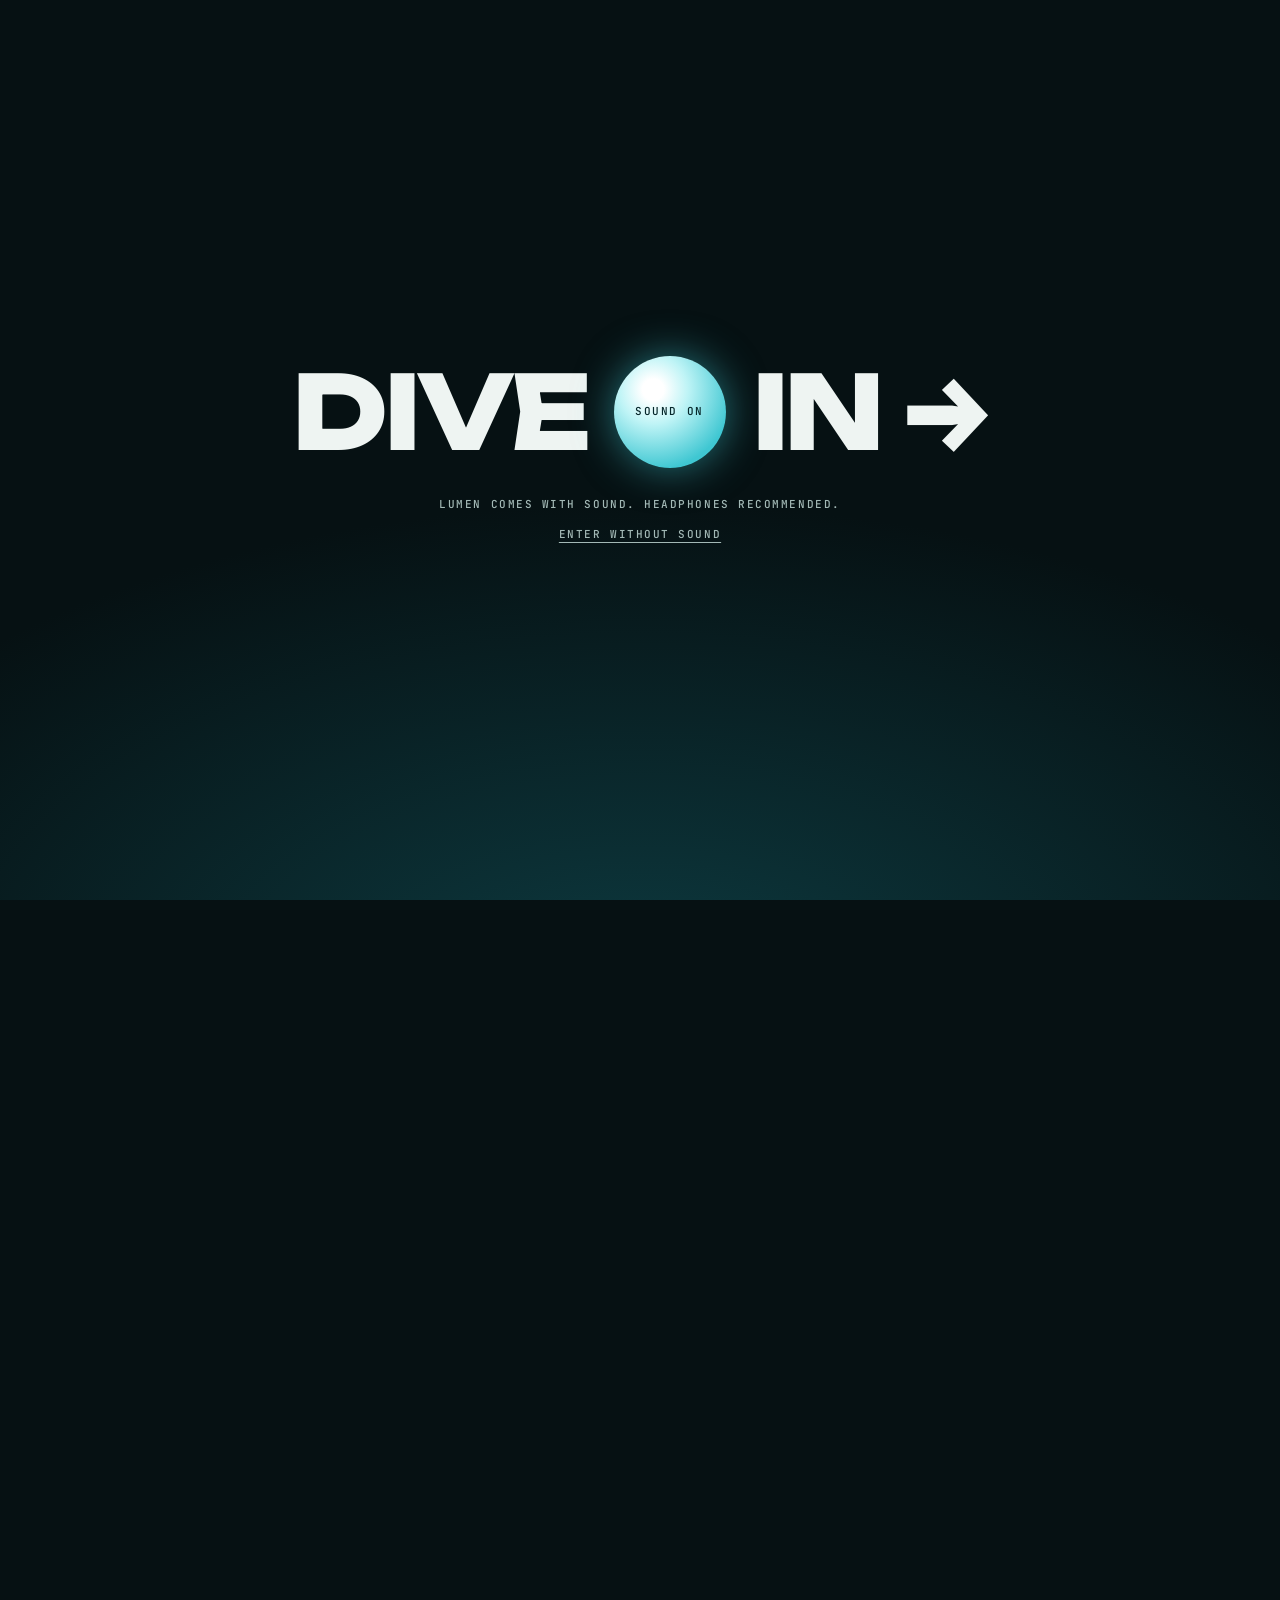
==== index.html @ fda7c1b2 "CV in English and Polish, Premiere Pro and CapCut, driving licence - Two download buttons in the con" ====
<!doctype html>
<html lang="en">
<head>
<meta charset="utf-8">
<meta name="viewport" content="width=device-width, initial-scale=1, viewport-fit=cover">
<title>Oleh Plysiuk · AI Video Creator</title>
<meta name="description" content="Oleh Plysiuk, AI video creator in Warsaw: product ads, brand films and reels that mix real camera work with generative AI, from the first idea to the final cut.">
<meta name="theme-color" content="#061113">
<link rel="canonical" href="https://olegplysiuk-lab.github.io/">
<meta property="og:type" content="website">
<meta property="og:url" content="https://olegplysiuk-lab.github.io/">
<meta property="og:title" content="Oleh Plysiuk · AI Video Creator">
<meta property="og:description" content="Oleh Plysiuk, AI video creator in Warsaw: product ads, brand films and reels that mix real camera work with generative AI, from the first idea to the final cut.">
<meta property="og:image" content="https://olegplysiuk-lab.github.io/og.jpg">
<meta property="og:image:width" content="1200">
<meta property="og:image:height" content="630">
<meta name="twitter:card" content="summary_large_image">
<link rel="icon" href="favicon.svg" type="image/svg+xml">
<link rel="apple-touch-icon" href="apple-touch-icon.png">
<link rel="preconnect" href="https://fonts.googleapis.com">
<link rel="preconnect" href="https://fonts.gstatic.com" crossorigin>
<link rel="stylesheet" href="https://fonts.googleapis.com/css2?family=JetBrains+Mono:wght@400;500&family=Onest:wght@400;500&family=Unbounded:wght@600;700;800&display=swap">
<style>
/* Layout: a fixed 3D ocean, from the sea floor up to the surface. Lumen, a lens jellyfish, swims up a
   spiral as you scroll and the work opens as glass tabs along the same spiral. A sound gate opens the
   experience; camera-style HUD, a depth ruler and a work finder sit around the edges.
   One dark graded look: deep teal water, tungsten and coral light. */
:root {
  --bg: #061113;
  --fg: #eef4f2;
  --muted: #a3b9b6;
  --line: rgb(238 244 242 / 0.2);
  --glass: rgb(10 30 33 / 0.55);
  --accent: #f2a23c;
  --accent-ink: #1f1405;
  --rec: #ec5545;
  --display: "Unbounded", "Arial Black", system-ui, sans-serif;
  --body: "Onest", "Segoe UI", system-ui, sans-serif;
  --mono: "JetBrains Mono", ui-monospace, Menlo, Consolas, monospace;
  --gl: max(clamp(16px, 4vw, 44px), env(safe-area-inset-left, 0px));
  --gr: max(clamp(16px, 4vw, 44px), env(safe-area-inset-right, 0px));
  --top: calc(env(safe-area-inset-top, 0px) + clamp(14px, 2.4vw, 26px));
  --bottom: calc(env(safe-area-inset-bottom, 0px) + clamp(14px, 2.4vw, 26px));
  color-scheme: dark;
}
* { box-sizing: border-box; }
[hidden] { display: none !important; }
body { margin: 0; background: var(--bg); color: var(--fg); font: 400 16px/1.55 var(--body); -webkit-font-smoothing: antialiased; overflow-x: hidden; }
body.locked { overflow: hidden; }
button { font: inherit; color: inherit; }
:focus-visible { outline: 2px solid var(--accent); outline-offset: 3px; }
.sr-only { position: absolute; width: 1px; height: 1px; overflow: hidden; clip: rect(0 0 0 0); white-space: nowrap; }

#stage { position: fixed; inset: 0; width: 100%; height: 100%; display: block; }
.vids { position: fixed; left: 0; top: 0; width: 2px; height: 2px; opacity: 0; pointer-events: none; overflow: hidden; }
.track { height: 800vh; }
.nogl .track { height: auto; }

/* ---------- Sound gate (loader) ---------- */
.gate {
  position: fixed; inset: 0; z-index: 30;
  display: grid; place-items: center; align-content: center; gap: 28px;
  padding-left: var(--gl); padding-right: var(--gr);
  background: radial-gradient(120% 90% at 50% 110%, #0d3a40 0%, #061113 60%);
}
.gate__row { display: flex; align-items: center; gap: clamp(10px, 2vw, 22px); width: min(980px, 100%); }
.gate__word { font: 800 clamp(2rem, 7vw, 5.6rem)/1 var(--display); letter-spacing: -0.04em; text-transform: uppercase; white-space: nowrap; }
.gate__track { position: relative; flex: 1; min-width: 0; height: clamp(44px, 7vw, 76px); border: 2px solid var(--fg); border-radius: 999px; }
.gate__ball {
  position: absolute; top: 50%; left: 0; width: clamp(30px, 5vw, 54px); aspect-ratio: 1; margin-left: 8px;
  border-radius: 50%; transform: translate(0, -50%);
  background: radial-gradient(circle at 35% 30%, #fff 0 12%, #bff4f6 30%, #3fc7d2 70%);
  box-shadow: 0 0 24px rgb(63 199 210 / 0.6);
}
.gate__pct { font: 800 clamp(1.6rem, 5vw, 4rem)/1 var(--display); letter-spacing: -0.04em; min-width: 3.2ch; text-align: right; font-variant-numeric: tabular-nums; }
.gate__dive {
  display: flex; align-items: center; gap: clamp(12px, 2.4vw, 26px);
  border: 0; background: none; padding: 0; cursor: pointer;
  font: 800 clamp(2.2rem, 8vw, 6.4rem)/1 var(--display); letter-spacing: -0.04em; text-transform: uppercase;
}
.gate__orb {
  display: grid; place-items: center; width: clamp(64px, 10vw, 112px); aspect-ratio: 1; border-radius: 50%;
  background: radial-gradient(circle at 35% 30%, #fff 0 10%, #bff4f6 32%, #3fc7d2 75%);
  color: #06272b; font: 500 11px/1 var(--mono); letter-spacing: 0.14em;
  box-shadow: 0 0 40px rgb(63 199 210 / 0.55);
  transition: transform 0.35s cubic-bezier(.2,.8,.2,1);
}
.gate__dive:hover .gate__orb, .gate__dive:focus-visible .gate__orb { transform: scale(1.18); }
.gate__note { display: grid; justify-items: center; gap: 12px; margin: 0; text-align: center; font: 500 11px/1.6 var(--mono); letter-spacing: 0.14em; text-transform: uppercase; color: var(--muted); }
.gate__quiet { border: 0; background: none; padding: 4px; cursor: pointer; font: 500 11px/1 var(--mono); letter-spacing: 0.14em; text-transform: uppercase; color: var(--muted); text-decoration: underline; text-underline-offset: 4px; }

/* ---------- Sound pill ---------- */
.sound {
  position: fixed; z-index: 9; left: var(--gl); bottom: var(--bottom);
  display: inline-flex; align-items: center; gap: 10px; padding: 9px 14px;
  border: 1px solid var(--line); border-radius: 999px; background: var(--glass); backdrop-filter: blur(8px); -webkit-backdrop-filter: blur(8px);
  font: 500 10px/1 var(--mono); letter-spacing: 0.16em; text-transform: uppercase; cursor: pointer;
}
.sound__bars { display: inline-flex; align-items: center; gap: 2px; height: 14px; }
.sound__bars i { width: 2px; height: 100%; border-radius: 2px; background: var(--fg); transform-origin: center; animation: eq 1s ease-in-out infinite; }
.sound__bars i:nth-child(2) { animation-delay: -0.2s; } .sound__bars i:nth-child(3) { animation-delay: -0.5s; }
.sound__bars i:nth-child(4) { animation-delay: -0.35s; } .sound__bars i:nth-child(5) { animation-delay: -0.7s; }
.sound[aria-pressed="false"] .sound__bars i { animation: none; transform: scaleY(0.2); }
@keyframes eq { 0%, 100% { transform: scaleY(0.25); } 50% { transform: scaleY(1); } }

/* ---------- HUD ---------- */
.hud { position: fixed; z-index: 6; pointer-events: none; font: 500 11px/1.5 var(--mono); letter-spacing: 0.14em; text-transform: uppercase; text-shadow: 0 1px 8px rgb(0 0 0 / 0.5); }
.hud--tl { top: var(--top); left: var(--gl); }
.hud--tr { top: var(--top); right: var(--gr); text-align: right; }
.hud--bc { bottom: calc(var(--bottom) + 6px); left: 50%; transform: translateX(-50%); white-space: nowrap; transition: opacity 0.3s; }
.hud .dot { display: inline-block; width: 7px; height: 7px; margin-right: 8px; border-radius: 50%; background: var(--rec); vertical-align: 1px; animation: blink 1.2s steps(1) infinite; }
@keyframes blink { 50% { opacity: 0.2; } }
.brand { font: 700 13px/1 var(--display); letter-spacing: 0.02em; text-transform: none; }
.corner { position: fixed; z-index: 6; width: 18px; height: 18px; border: 1.5px solid rgb(238 244 242 / 0.55); pointer-events: none; }
.corner--tl { top: calc(env(safe-area-inset-top, 0px) + 8px); left: calc(env(safe-area-inset-left, 0px) + 8px); border-right: 0; border-bottom: 0; }
.corner--tr { top: calc(env(safe-area-inset-top, 0px) + 8px); right: calc(env(safe-area-inset-right, 0px) + 8px); border-left: 0; border-bottom: 0; }
.corner--bl { bottom: calc(env(safe-area-inset-bottom, 0px) + 8px); left: calc(env(safe-area-inset-left, 0px) + 8px); border-right: 0; border-top: 0; }
.corner--br { bottom: calc(env(safe-area-inset-bottom, 0px) + 8px); right: calc(env(safe-area-inset-right, 0px) + 8px); border-left: 0; border-top: 0; }

/* Navigation pill */
.pill {
  position: fixed; z-index: 9; top: var(--top); left: 50%; transform: translateX(-50%);
  display: flex; align-items: center; gap: 14px; padding: 9px 18px;
  border: 1px solid var(--line); border-radius: 999px; background: var(--glass); backdrop-filter: blur(8px); -webkit-backdrop-filter: blur(8px);
  box-shadow: 0 8px 26px -12px rgb(63 199 210 / 0.7);
}
.pill button { border: 0; background: none; padding: 0; cursor: pointer; font: 500 11px/1 var(--mono); letter-spacing: 0.16em; text-transform: uppercase; }
.pill button:hover { color: var(--accent); }
.pill__line { width: 46px; height: 1px; background: linear-gradient(90deg, transparent, var(--fg), transparent); }

/* Depth ruler */
.ruler { position: fixed; z-index: 6; left: calc(env(safe-area-inset-left, 0px) + 12px); top: 24vh; bottom: 24vh; width: 44px; pointer-events: none; }
.ruler__tick { position: absolute; left: 0; width: 6px; height: 1px; background: rgb(238 244 242 / 0.35); }
.ruler__tick--major { width: 12px; background: rgb(238 244 242 / 0.7); }
.ruler__label { position: absolute; left: 18px; transform: translateY(-50%); font: 500 9px/1 var(--mono); letter-spacing: 0.14em; color: var(--muted); white-space: nowrap; }
.ruler__mark { position: absolute; left: -2px; width: 18px; height: 2px; background: var(--accent); box-shadow: 0 0 10px var(--accent); }

/* Hero copy and hold-to-dive */
/* Welcome line: letters surface out of the water one by one when you dive in, and fade as you scroll */
.welcome { position: fixed; z-index: 4; left: 0; right: 0; top: 11vh; top: 11svh; padding: 0 var(--gr) 0 var(--gl); text-align: center; pointer-events: none; }
.welcome p { margin: 0; font: 600 clamp(1.9rem, 4.3vw, 4.6rem)/1.08 var(--display); letter-spacing: -0.035em; }
.welcome__w { display: inline-block; }
.welcome__ch { display: inline-block; opacity: 0; transform: translateY(0.35em); filter: blur(14px); text-shadow: 0 0 28px rgb(63 199 210 / 0.35); transition: opacity 1s, transform 1.4s cubic-bezier(0.2, 0.7, 0.2, 1), filter 1.4s; transition-delay: calc(var(--i) * 55ms); }
.welcome.is-on .welcome__ch { opacity: 1; transform: none; filter: blur(0); }
.hero { position: fixed; z-index: 4; left: var(--gl); bottom: calc(var(--bottom) + 58px); max-width: 30ch; pointer-events: none; }
.kicker { margin: 0 0 10px; font: 500 11px/1.4 var(--mono); letter-spacing: 0.22em; text-transform: uppercase; color: var(--accent); }
.role { margin: 0; font-size: 0.98rem; line-height: 1.45; text-shadow: 0 1px 14px rgb(0 0 0 / 0.5); }
.hold {
  position: fixed; z-index: 7; left: 50%; bottom: var(--bottom); transform: translateX(-50%); width: min(620px, 52vw);
  display: grid; grid-template-columns: 1fr auto; align-items: end; gap: 6px 18px;
}
.hold__q { font: 700 clamp(0.8rem, 1.3vw, 1rem)/1.2 var(--display); text-transform: uppercase; letter-spacing: -0.01em; }
.hold__btn { border: 0; background: none; padding: 0; cursor: pointer; font: 700 clamp(0.8rem, 1.3vw, 1rem)/1.2 var(--display); text-transform: uppercase; color: var(--accent); touch-action: none; user-select: none; -webkit-user-select: none; }
.hold__line { grid-column: 1 / -1; height: 3px; border-radius: 3px; background: rgb(238 244 242 / 0.2); overflow: hidden; }
.hold__line i { display: block; height: 100%; width: 100%; background: var(--accent); transform: scaleX(0); transform-origin: left; box-shadow: 0 0 10px var(--accent); }

/* Work finder */
.finder { position: fixed; z-index: 9; left: var(--gl); bottom: calc(var(--bottom) + 50px); transition: opacity 0.4s; }
.finder__toggle { display: inline-flex; gap: 10px; align-items: center; padding: 8px 12px; border: 1px solid var(--line); border-radius: 999px; background: var(--glass); backdrop-filter: blur(8px); -webkit-backdrop-filter: blur(8px); cursor: pointer; font: 500 10px/1 var(--mono); letter-spacing: 0.16em; text-transform: uppercase; color: var(--muted); }
.finder__toggle span { color: var(--accent); font-size: 13px; transition: transform 0.3s; }
.finder.open .finder__toggle span { transform: rotate(45deg); }
.finder ul { position: absolute; left: 0; bottom: calc(100% + 8px); list-style: none; margin: 0; padding: 12px 16px; display: grid; gap: 4px; min-width: 220px; border: 1px solid var(--line); border-radius: 14px; background: rgb(6 20 22 / 0.82); backdrop-filter: blur(10px); -webkit-backdrop-filter: blur(10px); opacity: 0; transform: translateY(8px); pointer-events: none; transition: opacity 0.25s, transform 0.25s; }
.finder.open ul { opacity: 1; transform: none; pointer-events: auto; }
.finder button { border: 0; background: none; padding: 2px 0; cursor: pointer; font: 500 11px/1.3 var(--mono); letter-spacing: 0.1em; text-transform: uppercase; color: #9fb7ff; text-align: left; transition: color 0.2s, transform 0.2s; }
.finder button:hover, .finder button.is-on { color: var(--accent); transform: translateX(4px); }

/* Palette */
.palette { position: fixed; z-index: 7; right: var(--gr); bottom: var(--bottom); display: grid; justify-items: end; gap: 8px; }
.palette__row { display: flex; gap: 6px; padding: 7px; border: 1px solid var(--line); border-radius: 12px; background: var(--glass); backdrop-filter: blur(8px); -webkit-backdrop-filter: blur(8px); }
.sw { width: 34px; height: 14px; border-radius: 999px; border: 1px solid rgb(255 255 255 / 0.25); background: var(--c); cursor: pointer; padding: 0; transition: transform 0.2s, box-shadow 0.2s; }
.sw:hover { transform: translateY(-2px); }
.sw[aria-pressed="true"] { box-shadow: 0 0 0 2px var(--bg), 0 0 0 3px var(--fg); }
.palette__label { font: 500 9px/1 var(--mono); letter-spacing: 0.16em; text-transform: uppercase; color: var(--muted); }

/* Labels pinned under each tab */
.labels { position: fixed; inset: 0; z-index: 3; pointer-events: none; overflow: hidden; }
.label { position: absolute; left: 0; top: 0; width: max-content; max-width: 46vw; opacity: 0; will-change: transform, opacity; }
.label__idx { margin: 0; font: 500 11px/1.4 var(--mono); letter-spacing: 0.16em; color: var(--accent); }
.label__title { position: relative; margin: 4px 0 0; font: 700 clamp(1.1rem, 2.4vw, 1.9rem)/1 var(--display); letter-spacing: -0.02em; text-transform: uppercase; }
.label__meta { margin: 6px 0 0; font-size: 0.9rem; color: var(--muted); }
.label.reveal .label__title { animation: rise 0.8s cubic-bezier(0.2, 0.7, 0.2, 1) both; }
.label.reveal .label__meta { animation: rise 0.8s 0.12s cubic-bezier(0.2, 0.7, 0.2, 1) both; }
@keyframes rise { from { opacity: 0; transform: translateY(12px); filter: blur(6px); } to { opacity: 1; transform: none; filter: none; } }

/* Contact */
.contact { position: relative; z-index: 12; min-height: 100vh; min-height: 100svh; display: grid; grid-template-columns: minmax(0, 1fr); align-content: center; gap: 30px; padding-block: 16vh calc(var(--bottom) + 72px); background: var(--bg); border-top: 1px solid var(--line); overflow: hidden; }
/* About: the portrait melts into the page; slow water light drifts over it */
.about { display: grid; grid-template-columns: minmax(0, 0.85fr) minmax(0, 1.15fr); gap: clamp(28px, 5vw, 80px); align-items: center; padding-left: var(--gl); padding-right: var(--gr); }
.about__photo { position: relative; justify-self: center; width: 100%; max-width: 520px; margin: 0; overflow: hidden; }
.about__photo img { display: block; width: 100%; height: auto; transform: scale(1.07); filter: brightness(0.85); transition: transform 1.8s cubic-bezier(0.2, 0.7, 0.2, 1), filter 1.8s; }
.about.is-in .about__photo img { transform: none; filter: none; }
.about__light { position: absolute; inset: -10%; pointer-events: none; mix-blend-mode: screen; background: radial-gradient(38% 26% at 66% 24%, rgb(63 199 210 / 0.16), transparent 70%), radial-gradient(30% 22% at 30% 62%, rgb(242 162 60 / 0.08), transparent 70%); animation: drift 16s ease-in-out infinite alternate; }
@keyframes drift { to { transform: translate3d(5%, -4%, 0) scale(1.08); } }
.about__photo figcaption { position: absolute; left: 6%; bottom: 7%; display: flex; gap: 10px; align-items: center; font: 500 10px/1 var(--mono); letter-spacing: 0.2em; text-transform: uppercase; color: var(--muted); }
.about__photo figcaption::before { content: ""; width: 26px; height: 1px; background: var(--accent); }
.about__text { max-width: 640px; }
.about__name { margin: 0; font: 700 clamp(2rem, 4.6vw, 3.8rem)/1 var(--display); letter-spacing: -0.035em; text-transform: uppercase; }
.about__role { margin: 12px 0 0; font: 500 12px/1.4 var(--mono); letter-spacing: 0.16em; text-transform: uppercase; color: var(--accent); }
.about__bio + .about__bio { margin-top: 12px; }
.about__bio { margin: 22px 0 0; max-width: 56ch; font-size: 1.02rem; line-height: 1.65; }
.about__facts { display: grid; gap: 14px; margin: 26px 0 0; padding: 22px 0 0; border-top: 1px solid var(--line); }
.about__facts div { display: grid; grid-template-columns: 112px minmax(0, 1fr); gap: 16px; }
.about__facts dt { font: 500 10px/1.9 var(--mono); letter-spacing: 0.16em; text-transform: uppercase; color: var(--muted); }
.about__facts dd { margin: 0; font-size: 0.92rem; line-height: 1.6; }
.contact__inner { display: grid; gap: 28px; padding-left: var(--gl); padding-right: var(--gr); }
.marquee { display: flex; width: max-content; animation: marquee 22s linear infinite; }
.marquee span { padding-right: 0.5em; font: 800 clamp(3rem, 11vw, 10rem)/0.9 var(--display); letter-spacing: -0.045em; text-transform: uppercase; white-space: nowrap; }
.marquee span:nth-child(even) { color: transparent; -webkit-text-stroke: 1.5px var(--fg); }
@keyframes marquee { to { transform: translateX(-50%); } }
.contact__row { display: flex; flex-wrap: wrap; align-items: center; gap: 22px 32px; }
.orb-btn { display: grid; place-items: center; width: 128px; aspect-ratio: 1; border-radius: 50%; border: 0; cursor: pointer; background: radial-gradient(circle at 35% 30%, #fff 0 10%, #ffd9a6 32%, var(--accent) 78%); color: var(--accent-ink); font: 500 11px/1.3 var(--mono); letter-spacing: 0.14em; text-transform: uppercase; text-align: center; box-shadow: 0 0 40px rgb(242 162 60 / 0.4); transition: transform 0.3s; }
.orb-btn:hover { transform: scale(1.08) rotate(-4deg); }
.mail { font: 500 clamp(1.1rem, 2.6vw, 1.7rem)/1.3 var(--mono); color: var(--accent); overflow-wrap: anywhere; user-select: all; }
.links { display: flex; flex-wrap: wrap; gap: 10px; margin: 0; padding: 0; list-style: none; }
.links a { display: inline-block; padding: 10px 18px; border: 1px solid var(--line); border-radius: 999px; color: var(--fg); text-decoration: none; }
.links a:hover { border-color: var(--accent); color: var(--accent); }
.links a[download] { border-color: var(--accent); color: var(--accent); }
.note { max-width: 60ch; margin: 0; font: 400 13px/1.6 var(--mono); color: var(--muted); }
.nogl-msg { position: fixed; inset: 0; z-index: 5; display: grid; place-items: center; padding: 0 var(--gr) 0 var(--gl); text-align: center; color: var(--muted); font: 400 14px/1.6 var(--mono); }

/* Cursor */
.cursor { position: fixed; left: 0; top: 0; z-index: 11; display: grid; place-items: center; width: 78px; height: 78px; margin: -39px 0 0 -39px; border: 1px solid rgb(238 244 242 / 0.7); border-radius: 50%; font: 500 10px/1 var(--mono); letter-spacing: 0.18em; text-transform: uppercase; pointer-events: none; transition: width 0.25s, height 0.25s, margin 0.25s, background 0.25s, color 0.25s, opacity 0.25s; }
.cursor svg { position: absolute; inset: -1px; width: calc(100% + 2px); height: calc(100% + 2px); transform: rotate(-90deg); }
.cursor circle { fill: none; stroke: var(--accent); stroke-width: 2; }
.cursor.is-play { width: 96px; height: 96px; margin: -48px 0 0 -48px; background: var(--accent); border-color: var(--accent); color: var(--accent-ink); }
.cursor.is-off { opacity: 0; }
@media (hover: hover) and (pointer: fine) { .track { cursor: none; } }
@media (hover: none), (pointer: coarse) { .cursor { display: none; } }
/* Touch screens: the 3D view takes sideways swipes (vertical drags still scroll the page) */
@media (pointer: coarse) { #stage { touch-action: pan-y; } }
.swipe-hint { position: fixed; z-index: 6; left: 50%; bottom: calc(var(--bottom) + 46px); transform: translateX(-50%); display: flex; gap: 10px; align-items: center; padding: 8px 14px; border: 1px solid var(--line); border-radius: 999px; background: var(--glass); backdrop-filter: blur(8px); -webkit-backdrop-filter: blur(8px); font: 500 10px/1 var(--mono); letter-spacing: 0.18em; text-transform: uppercase; white-space: nowrap; pointer-events: none; opacity: 0; transition: opacity 0.4s; }
.swipe-hint i { font-style: normal; color: var(--accent); animation: nudge 1.6s ease-in-out infinite; }
.swipe-hint i:first-child { animation-direction: reverse; }
@keyframes nudge { 0%, 100% { transform: translateX(0); } 50% { transform: translateX(-5px); } }

/* Lightbox */
.lb { position: fixed; inset: 0; z-index: 40; display: grid; place-items: center; gap: 14px; align-content: center; padding: var(--top) var(--gr) var(--bottom) var(--gl); background: rgb(4 10 11 / 0.94); }
.lb video { max-width: min(100%, 1400px); max-height: 82vh; border-radius: 14px; background: #000; }
.lb__yt { width: min(100%, 1400px); max-height: 82vh; aspect-ratio: 16 / 9; }
.lb__yt.is-tall { width: auto; height: 82vh; max-width: 100%; }
.lb__yt iframe { display: block; width: 100%; height: 100%; border: 0; border-radius: 14px; background: #000; }
.lb__soon { display: grid; gap: 14px; justify-items: center; padding: 40px 24px; }
.lb__kicker { color: var(--accent) !important; letter-spacing: 0.16em !important; text-transform: uppercase; font-size: 11px !important; }
.lb__title { font: 800 clamp(1.6rem, 5vw, 3.4rem)/1.05 var(--display) !important; letter-spacing: -0.03em; text-transform: uppercase; color: var(--fg) !important; }
.lb__row { display: flex; gap: 10px; justify-content: center; }
.lb p { max-width: 56ch; margin: 0; text-align: center; font: 400 13px/1.5 var(--mono); color: var(--muted); }
.lb button, .lb__link { padding: 10px 18px; border: 1px solid var(--line); border-radius: 999px; background: transparent; cursor: pointer; color: var(--fg); text-decoration: none; font: 500 12px/1 var(--mono); letter-spacing: 0.1em; text-transform: uppercase; }
.lb__link { border-color: var(--accent); color: var(--accent); }

.fade { transition: opacity 0.4s; }
@media (max-width: 760px) {
  .finder, .ruler__label, .palette__label, .hud--tr br, .hud--tr #depth { display: none; }
  .hud { font-size: 10px; }
  .pill { top: calc(var(--top) + 30px); }
  .label { max-width: 70vw; }
  .hold { width: calc(100% - 2 * var(--gl)); bottom: calc(var(--bottom) + 50px); }
  .hero { bottom: calc(var(--bottom) + 116px); }
  .hud--bc { bottom: calc(var(--bottom) + 52px); }
  .sw { width: 22px; }
}
@media (max-width: 700px) {
  .welcome__w { display: block; }
  .about { grid-template-columns: minmax(0, 1fr); }
  .about__photo { max-width: 420px; }
  .about__facts div { grid-template-columns: minmax(0, 1fr); gap: 2px; }
}
@media (prefers-reduced-motion: reduce) {
  .about__photo img { transform: none; filter: none; transition: none; }
  .about__light { animation: none; }
}
@media (prefers-reduced-motion: reduce) {
  .welcome__ch { transition: opacity 0.6s; transform: none; filter: none; }
  .hud .dot, .sound__bars i, .marquee, .swipe-hint i { animation: none; }
}
</style>
</head>
<body>
<canvas id="stage" aria-hidden="true"></canvas>
<div class="vids" aria-hidden="true"></div>
<div class="labels" aria-hidden="true"></div>
<div class="swipe-hint" aria-hidden="true"><i>←</i>Swipe<i>→</i></div>

<span class="corner corner--tl"></span><span class="corner corner--tr"></span>
<span class="corner corner--bl"></span><span class="corner corner--br"></span>

<div class="hud hud--tl"><span class="brand">Oleh Plysiuk</span><br>AI video · camera · edit</div>
<div class="hud hud--tr"><span class="dot"></span><span id="tc">00:00:00:00</span><br><span id="depth">Depth 700 m · f/16</span></div>
<div class="hud hud--bc fade" id="scene-label" style="opacity:0">Lumen · rising</div>

<nav class="pill fade" aria-label="Sections">
  <button type="button" data-go="2">Work</button>
  <span class="pill__line" aria-hidden="true"></span>
  <button type="button" data-go="contact">Contact</button>
</nav>

<div class="ruler fade" aria-hidden="true"></div>

<div class="welcome" aria-hidden="true"><p><span class="welcome__w">Welcome</span> <span class="welcome__w">to my world</span></p></div>

<div class="hero fade">
  <h1 class="sr-only">Oleh Plysiuk, AI video creator</h1>
  <p class="sr-only">Welcome to my world</p>
  <p class="kicker">AI Video Creator · Warsaw</p>
  <p class="role">Videographer and video editor. Real camera work and generative AI, cut into one story.</p>
</div>

<div class="hold fade">
  <span class="hold__q">Ready to dive with Lumen?</span>
  <button class="hold__btn" type="button" id="hold">Click and hold</button>
  <span class="hold__line" aria-hidden="true"><i id="hold-fill"></i></span>
</div>

<nav class="finder fade" aria-label="Jump to work" style="opacity:0">
  <button class="finder__toggle" type="button" aria-expanded="false" aria-controls="finder-list">What are you looking for? <span aria-hidden="true">+</span></button>
  <ul id="finder-list">
    <li><button type="button" data-go="2">→ Showreel</button></li>
    <li><button type="button" data-go="3">→ Night street</button></li>
    <li><button type="button" data-go="4">→ Space</button></li>
    <li><button type="button" data-go="5">→ Diamond</button></li>
    <li><button type="button" data-go="6">→ Sport</button></li>
    <li><button type="button" data-go="7">→ Reels and TikTok</button></li>
    <li><button type="button" data-go="contact">→ Contact</button></li>
  </ul>
</nav>

<div class="palette fade" role="group" aria-label="Colour Lumen">
  <div class="palette__row">
    <button class="sw" type="button" data-p="0" aria-pressed="true" aria-label="Teal" style="--c:#3fc7d2"></button>
    <button class="sw" type="button" data-p="1" aria-pressed="false" aria-label="Violet" style="--c:#b07cff"></button>
    <button class="sw" type="button" data-p="2" aria-pressed="false" aria-label="Coral" style="--c:#ff6f91"></button>
    <button class="sw" type="button" data-p="3" aria-pressed="false" aria-label="Tungsten" style="--c:#f2a23c"></button>
  </div>
  <span class="palette__label">Colour Lumen</span>
</div>

<button class="sound fade" type="button" id="sound" aria-pressed="true"><span class="sound__bars" aria-hidden="true"><i></i><i></i><i></i><i></i><i></i></span><span id="sound-label">Sound on</span></button>

<div class="cursor" aria-hidden="true"><svg viewBox="0 0 100 100"><circle id="cursor-ring" cx="50" cy="50" r="49" pathLength="1" stroke-dasharray="1" stroke-dashoffset="1"></circle></svg><span id="cursor-label">Scroll</span></div>

<main>
  <div class="track" aria-label="Selected work: showreel, night street fashion film, two chair films, sport commercial, and eleven reels"></div>
  <section class="contact" aria-label="About and contact">
    <div class="marquee" aria-hidden="true"><span>Let’s make the video</span><span>Let’s make the video</span><span>Let’s make the video</span><span>Let’s make the video</span></div>
    <div class="about">
      <figure class="about__photo">
        <picture>
          <source srcset="media/oleh.webp" type="image/webp">
          <img src="media/oleh.jpg" alt="Oleh Plysiuk with his camera" width="900" height="1125" loading="lazy" decoding="async">
        </picture>
        <span class="about__light" aria-hidden="true"></span>
        <figcaption>Oleh Plysiuk · Warsaw</figcaption>
      </figure>
      <div class="about__text">
        <p class="kicker">About</p>
        <h2 class="about__name">Oleh Plysiuk</h2>
        <p class="about__role">AI video creator · videographer · editor</p>
        <p class="about__bio">Hi, I’m Oleh, and I love making video. For about three years I’ve been filming and editing commercial work, and today I mix real camera work with generative AI.</p>
        <p class="about__bio">I help companies show their products and tell their story: ads and brand films, product scenes, AI characters who talk on screen, and reels for every platform. One person for the whole road, from the first idea and script to the final edit and sound. Tell me about your product, and let’s make something people actually want to watch.</p>
        <dl class="about__facts">
          <div><dt>Experience</dt><dd>Feb 2026 – now · In-house video creator, premium office-chair brand<br>2024 – 2025 · Videographer and photographer, W&amp;A Detailing<br>2023 · Freelance videographer and editor</dd></div>
          <div><dt>Tools</dt><dd>DaVinci Resolve Studio, Premiere Pro, After Effects, CapCut, Photoshop, Lightroom<br>Kling, Seedance 2.5, Veo 3, Google Flow, WaveSpeed, ElevenLabs, Suno, ChatGPT, and more: the list keeps growing</dd></div>
          <div><dt>Formats</dt><dd>16:9 · 9:16 · 1:1 and other formats, for websites, YouTube, Reels, TikTok and more</dd></div>
          <div><dt>Languages</dt><dd>Ukrainian (native), Polish (conversational), English (B1)</dd></div>
          <div><dt>Based in</dt><dd>Warsaw, Poland · driving licence, category B</dd></div>
        </dl>
      </div>
    </div>
    <div class="contact__inner">
      <p class="kicker">Cut · thanks for watching</p>
      <div class="contact__row">
        <button class="orb-btn" type="button" id="copy">Copy<br>email</button>
        <span class="mail">olegplysiuk@gmail.com</span>
      </div>
      <ul class="links">
        <li><a href="cv/Oleh_Plysiuk_CV.pdf" download hreflang="en">Download CV · EN ↓</a></li>
        <li><a href="cv/Oleh_Plysiuk_CV_PL.pdf" download hreflang="pl" lang="pl">Pobierz CV · PL ↓</a></li>
        <li><a href="https://www.behance.net/fc6d06c6" target="_blank" rel="noopener">Behance ↗</a></li>
      </ul>
      <p class="note">Music: “Begonia”</p>
    </div>
  </section>
</main>

<div class="gate" id="gate">
  <div class="gate__row" id="gate-load">
    <span class="gate__word">Loading</span>
    <span class="gate__track"><span class="gate__ball" id="gate-ball"></span></span>
    <span class="gate__pct" id="gate-pct">0%</span>
  </div>
  <button class="gate__dive" type="button" id="dive" hidden><span>Dive</span><span class="gate__orb">Sound on</span><span>in →</span></button>
  <div class="gate__note">
    <span>Lumen comes with sound. Headphones recommended.</span>
    <button class="gate__quiet" type="button" id="dive-quiet" hidden>Enter without sound</button>
  </div>
</div>

<div class="lb" hidden role="dialog" aria-modal="true" aria-label="Video">
  <video controls playsinline preload="auto"></video>
  <div class="lb__yt" hidden></div>
  <div class="lb__soon" hidden>
    <p class="lb__kicker">Coming soon</p>
    <p class="lb__title"></p>
    <p>New film in production. It will play right here once it is finished.</p>
  </div>
  <div class="lb__row">
    <a class="lb__link" target="_blank" rel="noopener" hidden>Watch in original quality on YouTube ↗</a>
    <button type="button" id="lb-close">Close</button>
  </div>
</div>

<script src="js/three/three.min.js"></script>
<script src="js/three/CopyShader.js"></script>
<script src="js/three/LuminosityHighPassShader.js"></script>
<script src="js/three/EffectComposer.js"></script>
<script src="js/three/RenderPass.js"></script>
<script src="js/three/ShaderPass.js"></script>
<script src="js/three/UnrealBloomPass.js"></script>
<script>
// ---------- Sound: a synthesised ocean bed and UI sounds, plus two recordings (the welcome voice and the soundtrack) ----------
// createSound works on a live AudioContext and on an OfflineAudioContext (used to render the preview video's audio).
function createSound(ctx, out) {
  const g = (v) => { const n = ctx.createGain(); n.gain.value = v; return n; };
  const lp = (f, q = 0.5) => { const n = ctx.createBiquadFilter(); n.type = 'lowpass'; n.frequency.value = f; n.Q.value = q; return n; };
  const noiseBuf = (sec, brown) => {
    const b = ctx.createBuffer(2, Math.floor(ctx.sampleRate * sec), ctx.sampleRate);
    for (let c = 0; c < 2; c++) {
      const d = b.getChannelData(c); let last = 0;
      for (let i = 0; i < d.length; i++) { const w = Math.random() * 2 - 1; if (brown) { last = (last + 0.02 * w) / 1.02; d[i] = last * 3.5; } else d[i] = w; }
    }
    return b;
  };
  const impulse = (sec, decay) => {
    const len = Math.floor(ctx.sampleRate * sec), b = ctx.createBuffer(2, len, ctx.sampleRate);
    for (let c = 0; c < 2; c++) { const d = b.getChannelData(c); for (let i = 0; i < len; i++) d[i] = (Math.random() * 2 - 1) * Math.pow(1 - i / len, decay); }
    return b;
  };
  // Everything passes through a gentle low-pass, so nothing is bright or sharp: it should sound like being under water
  const master = g(0); master.connect(out);
  const tone = lp(3400, 0.4); tone.connect(master);
  const comp = ctx.createDynamicsCompressor(); comp.threshold.value = -24; comp.ratio.value = 2.5; comp.connect(tone);
  const bus = g(1); bus.connect(comp);
  const verb = ctx.createConvolver(); verb.buffer = impulse(5, 3);
  const verbLP = lp(1800); const verbOut = g(0.6); verb.connect(verbLP); verbLP.connect(verbOut); verbOut.connect(bus);
  const send = (node, dry, wet) => { const d = g(dry), w = g(wet); node.connect(d); d.connect(bus); node.connect(w); w.connect(verb); };
  const sources = [];
  const osc = (type, f, gain, dest) => { const o = ctx.createOscillator(); o.type = type; o.frequency.value = f; const gg = g(gain); o.connect(gg); gg.connect(dest); sources.push(o); return o; };

  // Deep bed: sub drone that swells, low rumble, muffled water, a dark slow pad. It stays deep and dark at every
  // depth; only a hint of brightness comes in toward the surface
  const ambF = lp(170, 0.6);
  send(ambF, 0.85, 0.3);
  const droneG = g(0.5); droneG.connect(ambF);
  osc('sine', 41.2, 0.32, droneG); osc('sine', 55, 0.2, droneG); osc('triangle', 82.4, 0.03, droneG);
  const lfo = ctx.createOscillator(); lfo.frequency.value = 0.07; const lfoG = g(0.16); lfo.connect(lfoG); lfoG.connect(droneG.gain); sources.push(lfo);
  const brown = noiseBuf(8, true);
  const rumble = ctx.createBufferSource(); rumble.buffer = brown; rumble.loop = true;
  const rumbleF = lp(100, 0.7); const rumbleG = g(0.4); rumble.connect(rumbleF); rumbleF.connect(rumbleG); send(rumbleG, 0.9, 0.1); sources.push(rumble);
  const water = ctx.createBufferSource(); water.buffer = brown; water.loop = true; water.playbackRate.value = 0.7;
  const waterF = ctx.createBiquadFilter(); waterF.type = 'bandpass'; waterF.frequency.value = 210; waterF.Q.value = 0.5;
  const waterG = g(0.07); water.connect(waterF); waterF.connect(waterG); waterG.connect(ambF); sources.push(water);
  const padF = lp(440); send(padF, 0.2, 0.85);
  const padG = g(0.85); padG.connect(padF);
  [110, 130.81, 164.81, 196].forEach((f) => { osc('sine', f, 0.022, padG); osc('sine', f * 1.003, 0.015, padG); });
  const padL = ctx.createOscillator(); padL.frequency.value = 0.04; const padLG = g(0.4); padL.connect(padLG); padLG.connect(padG.gain); sources.push(padL);
  // Scroll: deep water moving past, felt more than heard
  const swish = ctx.createBufferSource(); swish.buffer = brown; swish.loop = true; swish.playbackRate.value = 0.9;
  const swF = lp(170, 0.8); const swG = g(0); swish.connect(swF); swF.connect(swG); send(swG, 0.5, 0.5); sources.push(swish);
  const white = noiseBuf(0.5, false);
  // Hold-to-dive charge
  const ch = ctx.createOscillator(); ch.type = 'triangle'; ch.frequency.value = 40;
  const chF = lp(160, 4); const chG = g(0); ch.connect(chF); chF.connect(chG); send(chG, 0.6, 0.5); sources.push(ch);
  // Recordings skip the underwater low-pass (their mix is finished) but follow the same on/off fades. The soundtrack
  // gets only a gentle low-pass in the deep that opens toward the surface.
  const MUSIC_LEVEL = 0.6;
  const musicLP = lp(12000, 0.5); const musicG = g(0); musicLP.connect(musicG); musicG.connect(out);
  const voiceG = g(0.7); voiceG.connect(out);
  // UI clicks also go straight out, so they stay crisp and audible over the music
  const uiG = g(1); uiG.connect(out);
  let musicStarted = false, isOn = true;

  const env = (t, peak, attack, release) => { const e = g(0); e.gain.setValueAtTime(0.0001, t); e.gain.exponentialRampToValueAtTime(peak, t + attack); e.gain.exponentialRampToValueAtTime(0.0001, t + attack + release); return e; };
  const SCALE = [220, 261.63, 293.66, 329.63, 392, 440, 523.25];
  let started = false;
  const api = {
    start(t) {
      if (started) return; started = true;
      sources.forEach((s) => s.start(t));
      master.gain.setValueAtTime(0, t); master.gain.linearRampToValueAtTime(0.5, t + 3);
    },
    on(t, v) {
      isOn = v;
      master.gain.cancelScheduledValues(t); master.gain.setTargetAtTime(v ? 0.5 : 0, t, 0.3);
      uiG.gain.setTargetAtTime(v ? 1 : 0, t, 0.05);
      if (musicStarted) { musicG.gain.cancelScheduledValues(t); musicG.gain.setTargetAtTime(v ? MUSIC_LEVEL : 0, t, 0.3); }
    },
    assets: {},
    voice(t) {
      if (!api.assets.voice) return;
      const s = ctx.createBufferSource(); s.buffer = api.assets.voice; s.connect(voiceG); s.start(t);
    },
    // The soundtrack starts at m.offset and loops m.loopStart..m.loopEnd (whole bars) without a seam.
    // The synth drone and pad step back so the music carries the melody; the ocean noise stays.
    music(t, m) {
      if (!api.assets.music || musicStarted) return;
      musicStarted = true;
      const s = ctx.createBufferSource(); s.buffer = api.assets.music;
      s.loop = true; s.loopStart = m.loopStart; s.loopEnd = m.loopEnd;
      s.connect(musicLP); s.start(t, m.offset);
      musicG.gain.setValueAtTime(0, t); musicG.gain.linearRampToValueAtTime(isOn ? MUSIC_LEVEL : 0, t + 0.04);
      droneG.gain.setTargetAtTime(0.2, t, 1.5); padG.gain.setTargetAtTime(0.2, t, 1.5);
    },
    depth(t, d) {
      musicLP.frequency.setTargetAtTime(7000 + d * 13000, t, 1.2);
      ambF.frequency.setTargetAtTime(150 + d * 130, t, 1.2);
      waterF.frequency.setTargetAtTime(190 + d * 90, t, 1.2);
      padF.frequency.setTargetAtTime(420 + d * 260, t, 1.5);
      rumbleG.gain.setTargetAtTime(0.4 * (1 - d * 0.4), t, 1.2);
    },
    whoosh(t, v) { swG.gain.setTargetAtTime(Math.min(0.1, v * 0.13), t, 0.3); swF.frequency.setTargetAtTime(150 + v * 200, t, 0.35); },
    charge(t, p) { chG.gain.setTargetAtTime(p * 0.13, t, 0.06); chF.frequency.setTargetAtTime(140 + p * p * 1100, t, 0.06); ch.frequency.setTargetAtTime(40 + p * 50, t, 0.06); },
    release(t, done) {
      chG.gain.setTargetAtTime(0, t, 0.1);
      if (!done) return;
      const o = ctx.createOscillator(); o.frequency.setValueAtTime(70, t); o.frequency.exponentialRampToValueAtTime(28, t + 1.4);
      const e = env(t, 0.38, 0.04, 1.6); o.connect(e); send(e, 0.8, 0.5); o.start(t); o.stop(t + 1.8);
      const n = ctx.createBufferSource(); n.buffer = brown;
      const nf = ctx.createBiquadFilter(); nf.type = 'lowpass'; nf.frequency.setValueAtTime(700, t); nf.frequency.exponentialRampToValueAtTime(100, t + 1.4);
      const ne = env(t, 0.22, 0.03, 1.4); n.connect(nf); nf.connect(ne); send(ne, 0.5, 0.7); n.start(t); n.stop(t + 1.6);
    },
    tick(t, n = 1) {
      for (let i = 0; i < Math.min(n, 2); i++) {
        const tt = t + i * 0.05;
        const o = ctx.createOscillator(); o.frequency.setValueAtTime(760, tt); o.frequency.exponentialRampToValueAtTime(430, tt + 0.03);
        const f = lp(1600); const e = env(tt, 0.02, 0.003, 0.05); o.connect(f); f.connect(e); send(e, 0.6, 0.4); o.start(tt); o.stop(tt + 0.08);
      }
    },
    bubble(t, k = 0.5) {
      const o = ctx.createOscillator(); const f0 = 220 + k * 380;
      o.frequency.setValueAtTime(f0, t); o.frequency.exponentialRampToValueAtTime(f0 * 2.1, t + 0.08);
      const f = lp(1500); const e = env(t, 0.03, 0.01, 0.1); o.connect(f); f.connect(e); send(e, 0.4, 0.6); o.start(t); o.stop(t + 0.14);
    },
    pulse(t) {
      const o = ctx.createOscillator(); o.frequency.setValueAtTime(60, t); o.frequency.exponentialRampToValueAtTime(38, t + 0.35);
      const e = env(t, 0.06, 0.05, 0.45); o.connect(e); e.connect(ambF); o.start(t); o.stop(t + 0.6);
    },
    note(t, k = 0.5) {
      const f = SCALE[Math.floor(k * SCALE.length) % SCALE.length];
      [1, 2, 3].forEach((h, i) => {
        const o = ctx.createOscillator(); o.frequency.value = f * h;
        const e = env(t, [0.026, 0.008, 0.003][i], 0.04, 3.2 / (i + 1)); o.connect(e); send(e, 0.2, 0.9); o.start(t); o.stop(t + 3.5);
      });
    },
    // A soft, rounded mouse click: a short wooden tick on top of a small watery body
    click(t) {
      const o = ctx.createOscillator(); o.frequency.setValueAtTime(2300, t); o.frequency.exponentialRampToValueAtTime(1350, t + 0.018);
      const e = env(t, 0.07, 0.0015, 0.03); o.connect(e); e.connect(uiG); o.start(t); o.stop(t + 0.05);
      const b = ctx.createOscillator(); b.frequency.setValueAtTime(560, t); b.frequency.exponentialRampToValueAtTime(330, t + 0.05);
      const e2 = env(t, 0.09, 0.002, 0.075); b.connect(e2); e2.connect(uiG); send(e2, 0, 0.3); b.start(t); b.stop(t + 0.1);
      const n = ctx.createBufferSource(); n.buffer = white;
      const nf = ctx.createBiquadFilter(); nf.type = 'bandpass'; nf.frequency.value = 2800; nf.Q.value = 1.4;
      const e3 = env(t, 0.035, 0.001, 0.012); n.connect(nf); nf.connect(e3); e3.connect(uiG); n.start(t); n.stop(t + 0.03);
    },
    chord(t, k = 0) { [0, 2, 4].forEach((s, i) => api.note(t + i * 0.16, (((Math.round(k * 7) + s) % 7) + 0.5) / 7)); },
    whale(t) {
      const o = ctx.createOscillator(); o.frequency.setValueAtTime(150, t); o.frequency.exponentialRampToValueAtTime(105, t + 3.2);
      const vib = ctx.createOscillator(); vib.frequency.value = 4.5; const vg = g(3); vib.connect(vg); vg.connect(o.frequency);
      const f = lp(500); const e = env(t, 0.03, 0.8, 2.8); o.connect(f); f.connect(e); send(e, 0.2, 1); o.start(t); vib.start(t); o.stop(t + 3.8); vib.stop(t + 3.8);
    },
  };
  return api;
}

(() => {
  const CAPTURE = !!window.__CAPTURE;
  const reduce = !CAPTURE && matchMedia('(prefers-reduced-motion: reduce)').matches;
  const pad = (n) => String(n).padStart(2, '0');
  const clamp01 = (x) => Math.min(Math.max(x, 0), 1);
  const lerp = (a, b, t) => a + (b - a) * t;
  const smooth = (a, b, x) => { const t = clamp01((x - a) / (b - a)); return t * t * (3 - 2 * t); };
  const easeIO = (x) => x < 0.5 ? 4 * x * x * x : 1 - Math.pow(-2 * x + 2, 3) / 2;
  const rand = (() => { let s = 7; return () => (s = (s * 16807) % 2147483647) / 2147483647; })();
  let captureMs = 0;
  const clock = () => (CAPTURE ? captureMs : performance.now());

  // ---------- Sound wiring ----------
  let audio = null, engine = null, soundOn = true;
  const soundLog = [];
  const snd = (type, a, b) => {
    if (CAPTURE) { soundLog.push([captureMs / 1000, type, a, b]); return; }
    if (engine && soundOn) engine[type](audio.currentTime, a, b);
  };
  // iPhone: Web Audio follows the ringer (silent) switch unless the page plays media. Ask Safari for a "playback"
  // session (16.4+); on older iOS a silent looping media element does the same job.
  let silentEl = null;
  function unmuteIOS() {
    try { if (navigator.audioSession) { navigator.audioSession.type = 'playback'; return; } } catch (e) {}
    if (silentEl || !/iP(hone|ad|od)|Macintosh/.test(navigator.userAgent) || !('ontouchend' in document)) return;
    silentEl = document.createElement('audio');
    silentEl.src = 'media/silent.mp3'; silentEl.loop = true;
    silentEl.setAttribute('playsinline', ''); silentEl.setAttribute('x-webkit-airplay', 'deny');
    silentEl.play().catch(() => {});
  }
  function startSound() {
    if (CAPTURE) { snd('start'); return; }
    unmuteIOS();
    try {
      if (!audio) { audio = new (window.AudioContext || window.webkitAudioContext)(); engine = createSound(audio, audio.destination); }
      audio.resume();
      engine.start(audio.currentTime + 0.05);
    } catch (e) { engine = null; }
  }
  const soundBtn = document.getElementById('sound');
  function setSound(on) {
    soundOn = on;
    soundBtn.setAttribute('aria-pressed', String(on));
    document.getElementById('sound-label').textContent = on ? 'Sound on' : 'Sound off';
    if (on) startSound();
    if (engine && audio) engine.on(audio.currentTime, on);
  }
  soundBtn.addEventListener('click', () => { setSound(!soundOn); if (soundOn && diveAt !== null) introAudio(false); });
  if (!CAPTURE) window.addEventListener('pointerdown', () => {
    // a phone can suspend audio (a call, another app); any touch while sound is on brings it back
    if (audio && soundOn && audio.state !== 'running') { unmuteIOS(); audio.resume(); }
    snd('click');
  }, { passive: true });

  // The welcome line (with its echo) plays as you dive in. As "world" ends the soundtrack comes in on the quiet break
  // just before its first drop (0:38 in the song), timed so the drop lands on the third echo of "world"; it then loops
  // 48 bars from that drop. The file starts on the drop's downbeat, so offset is where in it playback begins.
  // Both files are fetched while the gate loads.
  const WELCOME_VOICE = 'media/welcome.mp3', MUSIC_IN = 2.06;
  const MUSIC = { src: 'media/music.mp3', loopStart: 0, loopEnd: 115.2, offset: 0.338, bar: 2.4 };
  const audioBytes = {}, decoded = {};
  const fetchAudio = (url) => fetch(url).then((r) => (r.ok ? r.arrayBuffer() : Promise.reject(r.status)));
  if (!CAPTURE) [['voice', WELCOME_VOICE], ['music', MUSIC.src]].forEach(([k, url]) => { audioBytes[k] = fetchAudio(url).catch(() => null); });
  function decodeAudio(k) {
    if (!decoded[k]) decoded[k] = audioBytes[k].then((b) => b && new Promise((res, rej) => audio.decodeAudioData(b, res, rej))).catch(() => null);
    return decoded[k];
  }
  let introStarted = false, musicT0 = null; // musicT0: audio-clock time (capture clock when recording) the music comes in
  function introAudio(withVoice) {
    if (introStarted) return;
    introStarted = true;
    if (CAPTURE) {
      const t0 = captureMs / 1000 + 0.25;
      if (withVoice) soundLog.push([t0, 'voice']);
      musicT0 = withVoice ? t0 + MUSIC_IN : t0;
      soundLog.push([musicT0, 'music', MUSIC]);
      return;
    }
    if (!engine) return;
    let voiceAt = audio.currentTime + 0.25;
    const spoke = withVoice ? decodeAudio('voice').then((b) => {
      if (!b) return false;
      voiceAt = Math.max(voiceAt, audio.currentTime + 0.03);
      engine.assets.voice = b; engine.voice(voiceAt);
      return true;
    }) : Promise.resolve(false);
    Promise.all([spoke, decodeAudio('music')]).then(([v, b]) => {
      if (!b) return;
      const at = Math.max(v ? voiceAt + MUSIC_IN : voiceAt, audio.currentTime + 0.05);
      engine.assets.music = b; engine.music(at, MUSIC);
      musicT0 = at;
    });
  }
  // Where the music is within its bar (0..1), or null before it starts; Lumen's pulse locks to it
  function musicPhase(t) {
    if (musicT0 === null) return null;
    const now = CAPTURE ? t : audio.currentTime - (audio.outputLatency || audio.baseLatency || 0);
    return now < musicT0 ? null : ((now - musicT0 + MUSIC.offset) / MUSIC.bar) % 1;
  }

  // Five main works (16:9) sit on the spiral; the reels (9:16) form a ring Lumen swims into.
  // full: the whole video with sound, played in the lightbox (works also show it muted on their card).
  // yt: the film's YouTube id; the lightbox links it, and on the live site embeds it in original quality.
  // All empty for now: every film plays from the site's own files, so visitors never leave the page.
  // loop: a short muted cut for a reel's card. card: a light full-length preview for a work's card (used on the live
  // site, where the full films are large); without it the card shows the full film, muted. soon: the film is still in production, so the card shows a title slate.
  // silent: the film has no sound of its own, so Lumen's soundtrack keeps playing under it.
  const SCENES = [
    { id: 'showreel', label: 'Showreel 2026', fmt: '16:9', meta: 'One creator, every industry · 0:59', w: 4.7, card: 'card/showreel', full: 'full/showreel', yt: '' },
    { id: 'night-street', label: 'Night street', fmt: '16:9', meta: 'Fashion film · shoot and edit', w: 4.6, card: 'card/night-street', full: 'full/night-street', yt: '' },
    { id: 'space', label: 'Space', fmt: '16:9', meta: 'Office chair ad · AI scenes, product geometry, edit', w: 4.6, card: 'card/space', full: 'full/space', yt: '' },
    { id: 'diamond', label: 'Diamond', fmt: '16:9', meta: 'Luxury chair film · AI scenes, leather and light', w: 4.6, card: 'card/diamond', full: 'full/diamond', silent: true, yt: '' },
    { id: 'sport', label: 'Sport', fmt: '16:9', meta: 'Energy and emotion · AI commercial', w: 4.6, card: 'card/sport', full: 'full/sport', yt: '' },
  ];
  const REELS = [
    { id: 'rl1', label: 'City portrait', meta: 'Fashion · shoot and edit', yt: '' },
    { id: 'rl2', label: 'ZARA mood', meta: 'Fashion · shoot and edit', yt: '' },
    { id: 'rl3', label: 'LOVEYA', meta: 'Sportswear · shoot and edit', yt: '' },
    { id: 'rl4', label: 'NASIOL', meta: 'Car detailing · shoot and edit', yt: '' },
    { id: 'rl9', label: 'Premium collection', meta: 'Luxury chairs · AI product scenes', yt: '' },
    { id: 'rl10', label: 'Gorilla test', fmt: '1:1', meta: 'AI character ad · story, generation, edit', yt: '' },
    { id: 'rl11', label: 'Panda comfort', fmt: '1:1', meta: 'AI character ad · generation, edit', yt: '' },
    { id: 'rl5', label: 'Cyber metal', meta: 'AI characters · generation and edit', yt: '' },
    { id: 'rl6', label: 'Folk metal band', meta: 'AI music video · characters, edit', yt: '' },
    { id: 'rl7', label: 'Dark strings', meta: 'AI music video · characters, edit', yt: '' },
    { id: 'rl8', label: 'Rock girl', meta: 'AI music video · characters, edit', yt: '' },
  ];
  REELS.forEach((r) => { r.loop = r.id; r.full = `full/${r.id}`; });
  const RP = 6.3, STEP = 1.05, RISE = 3.6, FLOOR = -13, SURFACE = 31;
  const RING_Y = 20.5, RING_RAD = 5.6, REEL_W = 1.6, RING_CAM_A = -5.6;
  SCENES.forEach((s, k) => { s.angle = -(k + 1) * STEP; s.y = k * RISE; });
  const V3 = (x, y, z) => new THREE.Vector3(x, y, z);
  const polar = (a, r, y) => new THREE.Vector3(Math.sin(a) * r, y, Math.cos(a) * r);

  const HERO_CRE = [0.35, 1.2, -5.2];
  const RING0 = SCENES.length + 2;
  let slotOffset = -0.5;
  const buildKF = (portrait) => {
    const out = [];
    const hc = polar(...HERO_CRE);
    out.push({ cam: [0.5, 18, -10.5], cre: HERO_CRE, look: hc.clone().add(V3(0, 0.6, 0)) });
    out.push({ cam: [0, portrait ? 12.5 : 10.2, -4.6], cre: HERO_CRE, look: hc.clone().add(V3(0, portrait ? -0.8 : -0.55, 0)) });
    SCENES.forEach((s) => {
      const cre = [s.angle + 1.0, 1.4, s.y - 0.4];
      const panel = polar(s.angle, RP, s.y);
      const look = polar(...cre).lerp(panel, portrait ? 1.0 : 0.6);
      look.y -= portrait ? 0.7 : 0.35;
      out.push({ cam: [s.angle + 0.78, 10.8, s.y + 0.9], cre, look });
    });
    // The reel ring: the camera holds still while the ring turns one reel per scroll step
    slotOffset = portrait ? 0 : -0.52;
    const centre = V3(0, RING_Y + 0.8, 0);
    const slot = polar(RING_CAM_A + slotOffset, RING_RAD, RING_Y);
    const ringLook = centre.clone().lerp(slot, portrait ? 0.55 : 0.28);
    ringLook.y -= portrait ? 0.8 : 0.25;
    const ringCam = [RING_CAM_A, portrait ? 16.5 : 13.6, RING_Y + (portrait ? 5.2 : 3.6)];
    REELS.forEach(() => out.push({ cam: ringCam, cre: [0, 0, RING_Y + 1.8], look: ringLook, ring: true }));
    const end = [RING_CAM_A - 1.0, 0.8, 27.5];
    out.push({ cam: [RING_CAM_A - 0.5, 16, RING_Y + 4.5], cre: end, look: polar(...end).add(V3(0, 1.4, 0)) });
    return out;
  };
  let KF = buildKF(false);
  SCENES.forEach((s, k) => { s.kf = k + 2; });
  REELS.forEach((r, i) => { r.kf = RING0 + i; r.fmt = r.fmt || '9:16'; r.reel = i; });
  const segs = KF.length - 1;

  // Loops: H.264 Main, which every browser plays. Full videos: AV1 where there is one (sharper at the same size, used
  // by browsers that can decode it), then H.264 High + AAC
  const loopSources = (id) => `<source src="media/${id}.mp4" type='video/mp4; codecs="avc1.4D401F"'>`;
  const fullSources = (s) =>
    (s.av1 ? `<source src="media/${s.full}.av1.mp4" type='video/mp4; codecs="av01.0.08M.08, mp4a.40.2"'>` : '') +
    `<source src="media/${s.full}.mp4" type='video/mp4; codecs="avc1.640028, mp4a.40.2"'>`;

  const canvas = document.getElementById('stage');
  const track = document.querySelector('.track');
  track.style.height = `${segs * 100}vh`;
  const contact = document.querySelector('.contact');
  const heroEl = document.querySelector('.hero');
  const holdEl = document.querySelector('.hold');
  const swipeHint = document.querySelector('.swipe-hint');
  const finder = document.querySelector('.finder');
  const pill = document.querySelector('.pill');
  const rulerEl = document.querySelector('.ruler');
  const paletteEl = document.querySelector('.palette');
  const gate = document.getElementById('gate');
  const labelEl = document.getElementById('scene-label');

  if (!window.THREE || !(() => { try { return !!document.createElement('canvas').getContext('webgl'); } catch (e) { return false; } })()) {
    document.documentElement.classList.add('nogl');
    canvas.hidden = true;
    gate.hidden = true;
    const msg = document.createElement('div');
    msg.className = 'nogl-msg';
    msg.textContent = 'This 3D demo needs WebGL. Open it in a recent Chrome, Safari or Firefox.';
    document.body.append(msg);
    return;
  }

  const renderer = new THREE.WebGLRenderer({ canvas, antialias: true, powerPreference: 'high-performance' });
  renderer.setClearColor(0x061113, 1);
  const scene = new THREE.Scene();
  const camera = new THREE.PerspectiveCamera(45, 1, 0.1, 400);
  const isSmall = Math.min(innerWidth, innerHeight) < 600;

  const G = {
    uTime: { value: 0 },
    uFogCol: { value: new THREE.Color(0x061113) },
    uFogNear: { value: 14 },
    uFogFar: { value: 70 },
    uDepth: { value: 0 },
    uCam: { value: new THREE.Vector3() },
  };

  const NOISE = `
    float hash(vec2 p){ p = fract(p*vec2(123.34,456.21)); p += dot(p, p+45.32); return fract(p.x*p.y); }
    float vnoise(vec2 p){ vec2 i = floor(p), f = fract(p); vec2 u = f*f*(3.-2.*f);
      return mix(mix(hash(i), hash(i+vec2(1,0)), u.x), mix(hash(i+vec2(0,1)), hash(i+vec2(1,1)), u.x), u.y); }
    float fbm(vec2 p){ float v = 0., a = .5; for (int i = 0; i < 5; i++){ v += a*vnoise(p); p = p*2.03 + 1.7; a *= .5; } return v; }
    float caustic(vec2 p, float t){
      float c = pow(1. - abs(sin(p.x*3. + sin(p.y*2. + t*.6)*1.5 + t*.3)), 7.);
      c += pow(1. - abs(sin(p.y*3.2 + sin(p.x*2.3 - t*.5)*1.4 - t*.25)), 7.);
      return c;
    }`;
  const FOG = `uniform vec3 uFogCol; uniform float uFogNear, uFogFar;`;

  // ---------- Ocean ----------
  const backdrop = new THREE.Mesh(new THREE.SphereGeometry(300, 48, 24), new THREE.ShaderMaterial({
    side: THREE.BackSide, depthWrite: false,
    uniforms: G,
    vertexShader: `varying vec3 vDir; void main(){ vDir = position; gl_Position = projectionMatrix*modelViewMatrix*vec4(position, 1.); }`,
    fragmentShader: `uniform float uTime, uDepth; uniform vec3 uFogCol; varying vec3 vDir;
      void main(){
        vec3 d = normalize(vDir); float up = d.y*.5 + .5;
        vec3 below = uFogCol*.35, above = mix(uFogCol*1.7, vec3(.1,.36,.4), uDepth);
        vec3 col = mix(below, uFogCol, smoothstep(.1, .5, up));
        col = mix(col, above, smoothstep(.5, 1., up));
        float a = atan(d.x, d.z);
        float rays = pow(.5 + .5*sin(a*11. + sin(a*3. + uTime*.12)*2.), 10.)*smoothstep(.55, 1., up);
        col += vec3(.4,.85,.9)*rays*(.03 + .1*uDepth);
        col += vec3(.55,.92,.95)*smoothstep(.9, 1., up)*uDepth*.55;
        gl_FragColor = vec4(col, 1.);
      }`,
  }));
  backdrop.renderOrder = -10;
  scene.add(backdrop);

  const floorGeo = new THREE.PlaneGeometry(240, 240, isSmall ? 90 : 150, isSmall ? 90 : 150);
  floorGeo.rotateX(-Math.PI / 2);
  const seabed = new THREE.Mesh(floorGeo, new THREE.ShaderMaterial({
    extensions: { derivatives: true },
    uniforms: G,
    vertexShader: `${NOISE}
      varying vec3 vW; varying float vDist;
      void main(){
        vec3 p = position;
        float r = fbm(p.xz*.05)*5. + fbm(p.xz*.22 + 3.)*1.2 + pow(fbm(p.xz*.6 + 9.), 3.)*1.6;
        p.y += r - 3. + smoothstep(18., 70., length(p.xz))*6.;
        vec4 w = modelMatrix*vec4(p, 1.); vW = w.xyz;
        vec4 mv = viewMatrix*w; vDist = -mv.z;
        gl_Position = projectionMatrix*mv;
      }`,
    fragmentShader: `${NOISE} ${FOG} uniform float uTime; varying vec3 vW; varying float vDist;
      void main(){
        vec3 n = normalize(cross(dFdx(vW), dFdy(vW)));
        float lit = clamp(dot(n, normalize(vec3(.3, 1., .2))), 0., 1.);
        float sand = fbm(vW.xz*1.3);
        vec3 col = mix(vec3(.012,.03,.034), vec3(.04,.085,.09), lit*lit)*(.75 + .5*sand);
        col += vec3(.25,.6,.62)*caustic(vW.xz*.25, uTime)*.05*lit;
        vec2 sc = vW.xz*1.5, si = floor(sc);
        float spots = step(.93, hash(si))*smoothstep(.09, .02, length(fract(sc) - .5 - (vec2(hash(si + 1.), hash(si + 2.)) - .5)*.6))*(.5 + .5*sin(uTime*1.5 + hash(si + 3.)*20.));
        col += vec3(.3,.9,1.)*spots*.6;
        col = mix(col, uFogCol, smoothstep(uFogNear, uFogFar, vDist));
        gl_FragColor = vec4(col, 1.);
      }`,
  }));
  seabed.position.y = FLOOR;
  scene.add(seabed);

  const KELP = isSmall ? 34 : 60, KSEG = 48;
  const kBase = [], kLen = [], kSeed = [], kSide = [], kT = [], kIdx = [];
  for (let j = 0; j < KELP; j++) {
    const a = rand() * Math.PI * 2, r = 15 + rand() * 28;
    const bx = Math.sin(a) * r, bz = Math.cos(a) * r, len = 6 + rand() * 13, seed = rand();
    for (let i = 0; i <= KSEG; i++) {
      for (const side of [-1, 1]) { kBase.push(bx, FLOOR - 2.5, bz); kLen.push(len); kSeed.push(seed); kSide.push(side); kT.push(i / KSEG); }
      if (i > 0) { const b = (j * (KSEG + 1) + i - 1) * 2; kIdx.push(b, b + 1, b + 2, b + 1, b + 3, b + 2); }
    }
  }
  const kelpGeo = new THREE.BufferGeometry();
  kelpGeo.setAttribute('position', new THREE.Float32BufferAttribute(kBase, 3));
  kelpGeo.setAttribute('aLen', new THREE.Float32BufferAttribute(kLen, 1));
  kelpGeo.setAttribute('aSeed', new THREE.Float32BufferAttribute(kSeed, 1));
  kelpGeo.setAttribute('aSide', new THREE.Float32BufferAttribute(kSide, 1));
  kelpGeo.setAttribute('aT', new THREE.Float32BufferAttribute(kT, 1));
  kelpGeo.setIndex(kIdx);
  const kelp = new THREE.Mesh(kelpGeo, new THREE.ShaderMaterial({
    side: THREE.DoubleSide,
    uniforms: G,
    vertexShader: `attribute float aLen, aSeed, aSide, aT; uniform float uTime; uniform vec3 uCam; varying float vT, vSide, vDist;
      void main(){
        float y = aT*aLen;
        vec3 c = position + vec3(sin(uTime*.45 + aSeed*6.28 + y*.3)*pow(aT, 1.4)*1.4, y, cos(uTime*.33 + aSeed*3. + y*.45)*pow(aT, 1.6)*.9);
        vec3 toCam = normalize(vec3(uCam.x - c.x, 0., uCam.z - c.z));
        vec3 side = vec3(toCam.z, 0., -toCam.x);
        float width = .26*(1. - aT*.45)*(.75 + .45*sin(y*1.6 + aSeed*10.));
        vec4 mv = viewMatrix*vec4(c + side*aSide*width, 1.);
        vT = aT; vSide = aSide; vDist = -mv.z;
        gl_Position = projectionMatrix*mv;
      }`,
    fragmentShader: `${FOG} varying float vT, vSide, vDist;
      void main(){
        float edge = smoothstep(.3, 1., abs(vSide));
        vec3 col = vec3(.012,.04,.034)*(.6 + vT) + vec3(.3,.7,.6)*edge*.07*(.3 + vT);
        gl_FragColor = vec4(mix(col, uFogCol, smoothstep(uFogNear, uFogFar, vDist)), 1.);
      }`,
  }));
  kelp.frustumCulled = false;
  scene.add(kelp);

  const rays = [];
  const rayMat = (seed) => new THREE.ShaderMaterial({
    transparent: true, depthWrite: false, blending: THREE.AdditiveBlending, side: THREE.DoubleSide,
    uniforms: { ...G, uSeed: { value: seed } },
    vertexShader: `varying vec2 vUv; varying float vDist; void main(){ vUv = uv; vec4 mv = modelViewMatrix*vec4(position, 1.); vDist = -mv.z; gl_Position = projectionMatrix*mv; }`,
    fragmentShader: `${NOISE} uniform float uTime, uSeed, uDepth; varying vec2 vUv; varying float vDist;
      void main(){
        float across = pow(1. - abs(vUv.x*2. - 1.), 2.5);
        float along = smoothstep(0., .45, vUv.y)*(.3 + .7*vUv.y);
        float flicker = .55 + .45*vnoise(vec2(vUv.x*3. + uSeed*7., uTime*.25 + uSeed));
        float i = across*along*flicker*(.15 + .85*uDepth)*.075*smoothstep(3., 12., vDist);
        gl_FragColor = vec4(vec3(.55,.92,.95)*i, 1.);
      }`,
  });
  for (let i = 0; i < (isSmall ? 10 : 18); i++) {
    const a = rand() * Math.PI * 2, r = 11.5 + rand() * 22;
    const holder = new THREE.Group();
    holder.position.copy(polar(a, r, 8));
    const m = new THREE.Mesh(new THREE.PlaneGeometry(1.5 + rand() * 3.5, 58), rayMat(rand() * 10));
    m.rotation.z = (rand() - 0.5) * 0.35;
    holder.add(m);
    scene.add(holder);
    rays.push(holder);
  }
  const surfaceGeo = new THREE.PlaneGeometry(400, 400, 1, 1);
  surfaceGeo.rotateX(Math.PI / 2);
  const surface = new THREE.Mesh(surfaceGeo, new THREE.ShaderMaterial({
    transparent: true, depthWrite: false, blending: THREE.AdditiveBlending, side: THREE.DoubleSide,
    uniforms: G,
    vertexShader: `varying vec3 vW; void main(){ vec4 w = modelMatrix*vec4(position, 1.); vW = w.xyz; gl_Position = projectionMatrix*viewMatrix*w; }`,
    fragmentShader: `${NOISE} uniform float uTime, uDepth; uniform vec3 uCam; varying vec3 vW;
      void main(){
        float c = caustic(vW.xz*.09, uTime*.8) + caustic(vW.xz*.21 + 5., uTime*1.1)*.6;
        float win = smoothstep(120., 8., length(vW.xz - uCam.xz));
        float i = (.03 + c*.09)*win*smoothstep(.35, 1., uDepth);
        gl_FragColor = vec4(vec3(.45,.88,.92)*i, 1.);
      }`,
  }));
  surface.position.y = SURFACE;
  scene.add(surface);

  const SNOW = isSmall ? 1400 : 3200;
  const snowPos = new Float32Array(SNOW * 3), snowSeed = new Float32Array(SNOW);
  for (let i = 0; i < SNOW; i++) {
    const a = rand() * Math.PI * 2, r = 1 + Math.pow(rand(), 0.7) * 24;
    snowPos[i * 3] = Math.sin(a) * r; snowPos[i * 3 + 1] = FLOOR + rand() * (SURFACE - FLOOR); snowPos[i * 3 + 2] = Math.cos(a) * r;
    snowSeed[i] = rand();
  }
  const snowGeo = new THREE.BufferGeometry();
  snowGeo.setAttribute('position', new THREE.BufferAttribute(snowPos, 3));
  snowGeo.setAttribute('aSeed', new THREE.BufferAttribute(snowSeed, 1));
  const PR = { value: 1 };
  const snowMat = new THREE.ShaderMaterial({
    transparent: true, depthWrite: false, blending: THREE.AdditiveBlending,
    uniforms: { ...G, uPR: PR },
    vertexShader: `attribute float aSeed; uniform float uTime, uPR; varying float vA; varying vec3 vCol;
      void main(){
        vec3 p = position;
        p.y = ${FLOOR.toFixed(1)} + mod(p.y - ${FLOOR.toFixed(1)} - uTime*.12*(.3 + aSeed), ${(SURFACE - FLOOR).toFixed(1)});
        p.x += sin(uTime*.3 + aSeed*20.)*.25;
        vec4 mv = modelViewMatrix*vec4(p, 1.);
        gl_PointSize = (1. + aSeed*2.6)*uPR*(9./max(-mv.z, .5));
        vA = smoothstep(45., 6., -mv.z)*smoothstep(.3, 1.5, -mv.z)*(.15 + .85*aSeed);
        vCol = aSeed > .93 ? vec3(1.,.66,.35) : vec3(.6,.9,.92);
        gl_Position = projectionMatrix*mv;
      }`,
    fragmentShader: `varying float vA; varying vec3 vCol;
      void main(){ float d = length(gl_PointCoord - .5); gl_FragColor = vec4(vCol, smoothstep(.5, 0., d)*vA*.75); }`,
  });
  scene.add(new THREE.Points(snowGeo, snowMat));

  const BUB = isSmall ? 160 : 320;
  const bubPos = new Float32Array(BUB * 3), bubSeed = new Float32Array(BUB);
  for (let i = 0; i < BUB; i++) {
    const col = Math.floor(rand() * 9), a = col * 0.7 + rand() * 0.15, r = 4 + (col % 3) * 4.5 + rand() * 0.6;
    bubPos[i * 3] = Math.sin(a) * r; bubPos[i * 3 + 1] = rand() * (SURFACE - FLOOR); bubPos[i * 3 + 2] = Math.cos(a) * r;
    bubSeed[i] = rand();
  }
  const bubGeo = new THREE.BufferGeometry();
  bubGeo.setAttribute('position', new THREE.BufferAttribute(bubPos, 3));
  bubGeo.setAttribute('aSeed', new THREE.BufferAttribute(bubSeed, 1));
  scene.add(new THREE.Points(bubGeo, new THREE.ShaderMaterial({
    transparent: true, depthWrite: false, blending: THREE.AdditiveBlending,
    uniforms: { ...G, uPR: PR },
    vertexShader: `attribute float aSeed; uniform float uTime, uPR; varying float vA;
      void main(){
        vec3 p = position;
        p.y = ${FLOOR.toFixed(1)} + mod(p.y + uTime*(1.2 + aSeed*1.6), ${(SURFACE - FLOOR).toFixed(1)});
        p.x += sin(uTime*3. + aSeed*30. + p.y)*.08;
        vec4 mv = modelViewMatrix*vec4(p, 1.);
        gl_PointSize = (2. + aSeed*5.)*uPR*(9./max(-mv.z, .5));
        vA = smoothstep(40., 5., -mv.z)*smoothstep(.5, 2., -mv.z);
        gl_Position = projectionMatrix*mv;
      }`,
    fragmentShader: `varying float vA;
      void main(){ float d = length(gl_PointCoord - .5); float ring = smoothstep(.5, .42, d) - smoothstep(.4, .28, d)*.7; float hi = smoothstep(.16, 0., length(gl_PointCoord - vec2(.36, .36)));
        gl_FragColor = vec4(vec3(.75,.95,1.), (ring*.6 + hi*.8)*vA*.6); }`,
  })));

  // ---------- Jellyfish ----------
  const PALETTES = [
    { bell: 0x2fb7c2, sub: 0x2a8f9a, halo: 0x3fc7d2, tent: [0.55, 0.93, 1], armA: [0.85, 0.3, 0.6], armB: [1, 0.68, 0.38] },
    { bell: 0x8a5ce6, sub: 0x6a44b8, halo: 0xa884ff, tent: [0.78, 0.72, 1], armA: [0.95, 0.42, 0.9], armB: [0.6, 0.75, 1] },
    { bell: 0xd2557e, sub: 0xa8405f, halo: 0xff6f91, tent: [1, 0.62, 0.72], armA: [1, 0.45, 0.52], armB: [1, 0.78, 0.55] },
    { bell: 0xd8963a, sub: 0xa86d22, halo: 0xffbb66, tent: [1, 0.84, 0.58], armA: [1, 0.55, 0.3], armB: [1, 0.86, 0.55] },
  ];
  const BELL_R = 1.6;
  const LP = {
    uPulse: { value: 0 }, uAppear: { value: 0 }, uDrift: { value: new THREE.Vector3() }, uBright: { value: 0.8 },
    uTentCol: { value: new THREE.Vector3(...PALETTES[0].tent) }, uArmA: { value: new THREE.Vector3(...PALETTES[0].armA) }, uArmB: { value: new THREE.Vector3(...PALETTES[0].armB) },
  };
  function bellMaterial(mode, tint, strength, P) {
    return new THREE.ShaderMaterial({
      transparent: true, depthWrite: false, side: THREE.DoubleSide, blending: THREE.AdditiveBlending,
      uniforms: { ...G, ...P, uTint: { value: new THREE.Color(tint) }, uStrength: { value: strength }, uMode: { value: mode } },
      vertexShader: `${NOISE} uniform float uTime, uPulse; varying vec3 vN, vView, vPos; varying float vRim, vAng, vDist;
        void main(){
          vec3 p = position;
          float h = clamp(p.y/${BELL_R.toFixed(2)}, 0., 1.), rim = 1. - h;
          float ang = atan(p.z, p.x);
          float lap = abs(sin(ang*8.));
          p.xz *= 1. - uPulse*(.26*rim + .04);
          p.xz *= 1. + pow(rim, 3.)*.2*(1. - uPulse);
          p.y *= .8 + .16*uPulse;
          p.y += pow(rim, 4.)*.12*(lap - .5) - rim*rim*.05*sin(ang*3. + uTime*1.7);
          p += normal*(vnoise(vec2(ang*7., h*9.)) - .5)*.03;
          vRim = rim; vAng = ang; vPos = position;
          vec4 mv = modelViewMatrix*vec4(p, 1.);
          vView = mv.xyz; vDist = -mv.z;
          vN = normalize(normalMatrix*normal);
          gl_Position = projectionMatrix*mv;
        }`,
      fragmentShader: `${NOISE} ${FOG}
        uniform float uTime, uAppear, uStrength, uMode; uniform vec3 uTint;
        varying vec3 vN, vView, vPos; varying float vRim, vAng, vDist;
        void main(){
          vec3 n = normalize(vN), v = normalize(-vView);
          float fres = pow(1. - abs(dot(n, v)), 2.2);
          float rim = vRim, h = 1. - rim, ang = vAng;
          float ap = vnoise(vec2(ang*3., h*5.) + 4.)*.8 + h*.2;
          float vis = smoothstep(ap - .08, ap, uAppear*1.15 - .05);
          if (vis <= 0.) discard;
          float edgeGlow = (1. - smoothstep(0., .12, uAppear*1.15 - .05 - ap))*step(uAppear, .99);
          vec3 col;
          if (uMode < .5) {
            float c16 = pow(abs(cos(ang*8.)), 90.);
            float c4 = pow(abs(cos(ang*2.)), 300.);
            float branch = pow(abs(cos(ang*16. + sin(rim*9.)*.6)), 120.)*smoothstep(.45, .95, rim);
            float canals = (c16*.7 + c4 + branch*.6)*smoothstep(.05, .35, rim);
            float ringCanal = exp(-pow((rim - .93)*40., 2.));
            vec2 g = vec2(ang*3.82, h*22.);
            vec2 gi = floor(g), gf = fract(g) - .5;
            float dots = smoothstep(.16, 0., length(gf - (vec2(hash(gi + 3.1), hash(gi + 7.3)) - .5)*.5))*step(.55, hash(gi));
            float sheen = pow(max(dot(reflect(-normalize(vec3(.2, 1., .3)), n), v), 0.), 24.);
            vec3 irid = .5 + .5*cos(6.2831*(fres*1.1 + h*.4 + vec3(0., .33, .67) + uTime*.03));
            col = uTint*(.03 + fres*.75) + irid*fres*.22
                + mix(vec3(.75,.95,1.), uTint*1.6, .35)*(canals*.3 + ringCanal*.6)
                + vec3(.9,1.,1.)*dots*.2*(1. - rim*.5)
                + vec3(1.,.95,.9)*sheen*.35
                + mix(vec3(.55,.95,1.), uTint*1.8, .4)*pow(rim, 8.)*.8;
          } else if (uMode < 1.5) {
            float muscles = pow(.5 + .5*sin(rim*72.), 8.)*smoothstep(.3, .9, rim)*.22;
            vec2 xz = vPos.xz/${BELL_R.toFixed(2)};
            float gon = 0.;
            for (int i = 0; i < 4; i++) {
              float a = float(i)*1.5708 + .785;
              vec2 c = vec2(cos(a), sin(a))*.36;
              float d = abs(length(xz - c) - .15);
              gon += smoothstep(.055, 0., d)*(.7 + .3*sin(atan(xz.y - c.y, xz.x - c.x)*9. + uTime));
            }
            gon *= smoothstep(.8, .35, rim);
            col = uTint*(.02 + fres*.45) + vec3(.98,.45,.78)*gon*.75 + vec3(.6,.9,1.)*muscles;
          } else {
            col = uTint*(.06 + fres*.9) + vec3(.6,.95,1.)*pow(rim, 6.)*.5;
          }
          col += vec3(1.,.6,.3)*edgeGlow*1.5;
          float fog = smoothstep(uFogNear, uFogFar*1.4, vDist);
          gl_FragColor = vec4(col*uStrength*vis*(1. - fog), 1.);
        }`,
    });
  }

  function tentacleSet(list, P) {
    const pts = (len) => Math.max(10, Math.min(110, Math.round(len * 14)));
    const pos = [], aT = [], aAng = [], aSeed = [], aLen = [], idx = [];
    let base = 0;
    list.forEach((t) => {
      const n = pts(t.len);
      for (let i = 0; i < n; i++) {
        pos.push(0, 0, 0); aT.push(i / (n - 1)); aAng.push(t.ang); aSeed.push(t.seed); aLen.push(t.len);
        if (i > 0) idx.push(base + i - 1, base + i);
      }
      base += n;
    });
    const g = new THREE.BufferGeometry();
    g.setAttribute('position', new THREE.Float32BufferAttribute(pos, 3));
    g.setAttribute('aT', new THREE.Float32BufferAttribute(aT, 1));
    g.setAttribute('aAng', new THREE.Float32BufferAttribute(aAng, 1));
    g.setAttribute('aSeed', new THREE.Float32BufferAttribute(aSeed, 1));
    g.setAttribute('aLen', new THREE.Float32BufferAttribute(aLen, 1));
    g.setIndex(idx);
    const lines = new THREE.LineSegments(g, new THREE.ShaderMaterial({
      transparent: true, depthWrite: false, blending: THREE.AdditiveBlending,
      uniforms: { ...G, ...P },
      vertexShader: `attribute float aT, aAng, aSeed, aLen; uniform float uTime, uPulse; uniform vec3 uDrift; varying float vT, vS, vL, vDist;
        void main(){
          float r = ${BELL_R.toFixed(2)}*1.1*(1. - uPulse*.24)*(.97 + .03*aSeed);
          float len = aLen;
          float w = uTime*1.4 - aT*min(len, 7.)*1.1 + aSeed*6.28;
          vec3 p = vec3(cos(aAng)*r, -.03 + .08*sin(aAng*16.), sin(aAng)*r);
          p.xz *= 1. - aT*min(.35, len*.05);
          float amp = .1 + .22*min(len, 6.)/6.;
          p.x += sin(w)*amp*aT + uDrift.x*aT*aT*len*.15;
          p.z += cos(w*.83 + aSeed*3.)*amp*aT + uDrift.z*aT*aT*len*.15;
          p.y += -aT*len + uDrift.y*aT*aT*len*.12;
          vT = aT; vS = aSeed; vL = len;
          vec4 mv = modelViewMatrix*vec4(p, 1.);
          vDist = -mv.z;
          gl_Position = projectionMatrix*mv;
        }`,
      fragmentShader: `${FOG} uniform float uAppear, uTime, uBright; uniform vec3 uTentCol; varying float vT, vS, vL, vDist;
        void main(){
          float show = smoothstep(vT - .05, vT, uAppear*1.1);
          float bead = vL > 2. ? pow(.5 + .5*sin(vT*vL*16.), 14.)*.5 : 0.;
          float pulse = exp(-pow((vT - fract(uTime*.35 + vS))*10., 2.))*step(2., vL);
          vec3 col = vS > .82 ? vec3(1.,.62,.32) : uTentCol;
          float a = (1. - vT)*(.2 + .3*vS)*(1. + bead) + pulse*.35*(1. - vT);
          float fog = smoothstep(uFogNear, uFogFar*1.4, vDist);
          gl_FragColor = vec4(col*a*show*uBright*(1. - fog), 1.);
        }`,
    }));
    lines.frustumCulled = false;
    return lines;
  }

  const creature = new THREE.Group();
  scene.add(creature);
  const body = new THREE.Group();
  creature.add(body);
  const bellGeo = new THREE.SphereGeometry(BELL_R, isSmall ? 96 : 160, isSmall ? 40 : 64, 0, Math.PI * 2, 0, Math.PI * 0.5);
  const bell = new THREE.Mesh(bellGeo, bellMaterial(0, PALETTES[0].bell, 0.72, LP));
  bell.renderOrder = 4;
  body.add(bell);
  const sub = new THREE.Mesh(bellGeo, bellMaterial(1, PALETTES[0].sub, 0.6, LP));
  sub.scale.set(0.9, 0.86, 0.9);
  sub.position.y = -0.02;
  sub.renderOrder = 3;
  body.add(sub);

  const irisMat = new THREE.ShaderMaterial({
    transparent: true, depthWrite: false,
    uniforms: { ...G, ...LP, uOpen: { value: 0.3 } },
    vertexShader: `varying vec2 vUv; void main(){ vUv = uv; gl_Position = projectionMatrix*modelViewMatrix*vec4(position, 1.); }`,
    fragmentShader: `uniform float uTime, uOpen, uAppear; varying vec2 vUv;
      void main(){
        vec2 p = vUv*2. - 1.; float r = length(p);
        float a = atan(p.y, p.x) + uTime*.15;
        float N = 7., seg = 6.2831/N;
        float poly = cos(floor(.5 + a/seg)*seg - a)*r;
        float hole = smoothstep(uOpen + .015, uOpen - .015, poly);
        float disc = smoothstep(1., .96, r);
        float ring = smoothstep(.8, .9, r)*smoothstep(1., .93, r);
        float blades = (1. - hole)*disc*(1. - ring);
        float lines = smoothstep(.05, 0., abs(fract(a/seg + r*.55) - .5))*blades;
        vec3 col = vec3(.015,.035,.04)*blades + vec3(1.,.66,.3)*lines*.55 + vec3(.5,.95,1.)*ring*.9;
        col += hole*mix(vec3(1.,.82,.5), vec3(.35,.9,1.), smoothstep(0., uOpen, r))*(1.4 - r);
        gl_FragColor = vec4(col, disc*uAppear);
      }`,
  });
  const iris = new THREE.Mesh(new THREE.CircleGeometry(0.44, 64), irisMat);
  iris.position.y = 0.48;
  iris.renderOrder = 2;
  body.add(iris);

  const haloTex = (() => {
    const c = document.createElement('canvas'); c.width = c.height = 128;
    const x = c.getContext('2d'); const g = x.createRadialGradient(64, 64, 0, 64, 64, 64);
    g.addColorStop(0, 'rgba(255,255,255,1)'); g.addColorStop(0.35, 'rgba(255,255,255,0.35)'); g.addColorStop(1, 'rgba(255,255,255,0)');
    x.fillStyle = g; x.fillRect(0, 0, 128, 128);
    return new THREE.CanvasTexture(c);
  })();
  const halo = new THREE.Sprite(new THREE.SpriteMaterial({ map: haloTex, color: PALETTES[0].halo, transparent: true, opacity: 0, depthWrite: false, blending: THREE.AdditiveBlending }));
  halo.scale.set(7, 7, 1);
  halo.position.y = 0.4;
  body.add(halo);

  const tList = [];
  const FRINGE = isSmall ? 90 : 170, LONG = isSmall ? 18 : 30;
  for (let i = 0; i < FRINGE; i++) tList.push({ ang: (i / FRINGE) * Math.PI * 2, len: 0.35 + rand() * 1.1, seed: rand() });
  for (let i = 0; i < LONG; i++) tList.push({ ang: (i / LONG) * Math.PI * 2 + 0.1, len: 5 + rand() * 4.5, seed: rand() });
  const tentacles = tentacleSet(tList, LP);
  tentacles.renderOrder = 5;
  body.add(tentacles);

  const rhoPos = [];
  for (let i = 0; i < 8; i++) { const a = (i / 8) * Math.PI * 2 + Math.PI / 16; rhoPos.push(Math.cos(a) * BELL_R * 1.12, 0.02, Math.sin(a) * BELL_R * 1.12); }
  const rhoGeo = new THREE.BufferGeometry();
  rhoGeo.setAttribute('position', new THREE.Float32BufferAttribute(rhoPos, 3));
  body.add(new THREE.Points(rhoGeo, new THREE.ShaderMaterial({
    transparent: true, depthWrite: false, blending: THREE.AdditiveBlending,
    uniforms: { ...G, ...LP, uPR: PR },
    vertexShader: `uniform float uPR, uPulse, uTime; varying float vB;
      void main(){ vec3 p = position; p.xz *= 1. - uPulse*.24; vec4 mv = modelViewMatrix*vec4(p, 1.);
        gl_PointSize = 11.*uPR*(8./max(-mv.z, .5)); vB = .6 + .4*sin(uTime*3. + p.x*5.); gl_Position = projectionMatrix*mv; }`,
    fragmentShader: `uniform float uAppear; varying float vB;
      void main(){ float d = length(gl_PointCoord - .5); gl_FragColor = vec4(vec3(1.,.75,.4), smoothstep(.5, 0., d)*vB*uAppear); }`,
  })));

  const ARM_L = 4.6;
  const armGeo = new THREE.PlaneGeometry(0.7, ARM_L, isSmall ? 12 : 20, isSmall ? 110 : 170);
  armGeo.translate(0, -ARM_L / 2, 0);
  for (let k = 0; k < 4; k++) {
    const arm = new THREE.Mesh(armGeo, new THREE.ShaderMaterial({
      transparent: true, depthWrite: false, side: THREE.DoubleSide, blending: THREE.AdditiveBlending,
      uniforms: { ...G, ...LP, uAngle: { value: (k / 4) * Math.PI * 2 + 0.4 }, uSeed: { value: k * 1.7 } },
      vertexShader: `uniform float uTime, uPulse, uAngle, uSeed; uniform vec3 uDrift; varying float vT, vX, vFold, vDist;
        void main(){
          float t = clamp(-position.y/${ARM_L.toFixed(2)}, 0., 1.);
          float x = position.x/.35;
          float w = uTime - t*3.2 + uSeed;
          vec3 c = vec3(sin(w)*.35*t, -t*${ARM_L.toFixed(2)}*(1. - uPulse*.05), cos(w*.8 + uSeed)*.35*t);
          c += uDrift*t*t*.6;
          float tw = t*4. + uTime*.35 + uSeed;
          vec3 side = vec3(cos(tw), 0., sin(tw)), nrm = vec3(-sin(tw), 0., cos(tw));
          float width = .35*(1. - t*.45)*(.8 + .2*sin(t*12. + uSeed));
          float fold = sin(x*9.42 + t*8. + uTime*.8);
          vec3 p = c + side*x*width;
          p += nrm*(fold*.07*(1. - t*.3) + sin(t*60. + uTime*3. + x*4.)*.05*pow(abs(x), 3.));
          p.y += sin(t*45. + uTime*2.)*.03*pow(abs(x), 2.);
          float ca = cos(uAngle), sa = sin(uAngle);
          p = vec3(ca*p.x - sa*p.z, p.y, sa*p.x + ca*p.z) + vec3(ca*.2, .05, sa*.2);
          vT = t; vX = x; vFold = fold;
          vec4 mv = modelViewMatrix*vec4(p, 1.); vDist = -mv.z;
          gl_Position = projectionMatrix*mv;
        }`,
      fragmentShader: `${FOG} uniform float uAppear; uniform vec3 uArmA, uArmB; varying float vT, vX, vFold, vDist;
        void main(){
          float show = smoothstep(vT - .05, vT, uAppear*1.1);
          float edge = smoothstep(.6, 1., abs(vX));
          float veins = pow(.5 + .5*sin(vX*22. + vT*6.), 18.)*.25;
          vec3 col = mix(uArmA, uArmB, vT*.8);
          float a = (1. - vT*.9)*(.05 + edge*.28 + veins*.8 + max(vFold, 0.)*.06);
          float fog = smoothstep(uFogNear, uFogFar*1.4, vDist);
          gl_FragColor = vec4(col*a*show*(1. - fog), 1.);
        }`,
    }));
    arm.renderOrder = 5;
    body.add(arm);
  }

  // Bioluminescent trail Lumen leaves behind as it rises
  const TRAIL = isSmall ? 700 : 1500;
  const trailPos = new Float32Array(TRAIL * 3), trailBirth = new Float32Array(TRAIL).fill(-100), trailSeed = new Float32Array(TRAIL);
  for (let i = 0; i < TRAIL; i++) trailSeed[i] = rand();
  const trailGeo = new THREE.BufferGeometry();
  trailGeo.setAttribute('position', new THREE.BufferAttribute(trailPos, 3));
  trailGeo.setAttribute('aBirth', new THREE.BufferAttribute(trailBirth, 1));
  trailGeo.setAttribute('aSeed', new THREE.BufferAttribute(trailSeed, 1));
  const trail = new THREE.Points(trailGeo, new THREE.ShaderMaterial({
    transparent: true, depthWrite: false, blending: THREE.AdditiveBlending,
    uniforms: { ...G, uPR: PR, uTentCol: LP.uTentCol },
    vertexShader: `attribute float aBirth, aSeed; uniform float uTime, uPR; varying float vA; varying float vS; varying float vAge;
      void main(){
        float age = uTime - aBirth;
        vec3 p = position + vec3(sin(age*.7 + aSeed*6.)*.35*age*.3, age*.12, cos(age*.6 + aSeed*4.)*.35*age*.3);
        vec4 mv = modelViewMatrix*vec4(p, 1.);
        gl_PointSize = (1.5 + aSeed*3.5)*uPR*(9./max(-mv.z, .5))*(1. - smoothstep(2., 7., age)*.6);
        vA = smoothstep(0., .35, age)*(1. - smoothstep(3., 7., age))*smoothstep(40., 4., -mv.z);
        vS = aSeed; vAge = age;
        gl_Position = projectionMatrix*mv;
      }`,
    fragmentShader: `uniform vec3 uTentCol; varying float vA; varying float vS; varying float vAge;
      void main(){
        float d = length(gl_PointCoord - .5);
        vec3 irid = .5 + .5*cos(6.2831*(vS + vAge*.08 + vec3(0., .33, .67)));
        vec3 col = mix(uTentCol, irid, .55);
        gl_FragColor = vec4(col, smoothstep(.5, 0., d)*vA*.85);
      }`,
  }));
  trail.frustumCulled = false;
  scene.add(trail);
  let trailHead = 0;

  // Distant jellyfish: each swims its own slow loop around the scene, pushed along by every pulse of its bell,
  // drifting closer to the camera and further away again
  const others = [];
  const miniBellGeo = new THREE.SphereGeometry(BELL_R, 40, 16, 0, Math.PI * 2, 0, Math.PI * 0.5);
  for (let i = 0; i < (isSmall ? 8 : 14); i++) {
    const P = { uPulse: { value: 0 }, uAppear: { value: 1 }, uDrift: { value: new THREE.Vector3() }, uBright: { value: 0.8 }, uTentCol: { value: new THREE.Vector3(0.55, 0.93, 1) } };
    const g = new THREE.Group();
    g.add(new THREE.Mesh(miniBellGeo, bellMaterial(2, [0x2fb7c2, 0xc25d9a, 0x3fa0d8, 0xd28a4a][i % 4], 0.9, P)));
    const tl = [];
    for (let j = 0; j < 14; j++) tl.push({ ang: (j / 14) * Math.PI * 2, len: 2 + rand() * 4, seed: rand() });
    g.add(tentacleSet(tl, P));
    const a = rand() * Math.PI * 2, r = 16 + rand() * 26;
    g.position.copy(polar(a, r, FLOOR + 4 + rand() * (SURFACE - FLOOR - 8)));
    g.scale.setScalar(0.25 + rand() * 0.45);
    g.rotation.z = (rand() - 0.5) * 0.5;
    scene.add(g);
    others.push({
      g, P, phase: rand() * 10, speed: 0.25 + rand() * 0.3, base: g.position.y,
      a, r0: 18 + rand() * 14, rAmp: 5 + rand() * 6, rRate: 0.05 + rand() * 0.06, dir: rand() < 0.5 ? -1 : 1, orbit: 0.03 + rand() * 0.04,
      prev: g.position.clone(), tilt: new THREE.Quaternion(),
    });
  }

  // A manta ray gliding slowly high above, far out: a flat silhouette whose wings flap in long waves
  const mantaGeo = new THREE.PlaneGeometry(1, 1, 36, 14);
  mantaGeo.rotateX(Math.PI / 2);
  const manta = new THREE.Mesh(mantaGeo, new THREE.ShaderMaterial({
    transparent: true, depthWrite: false, side: THREE.DoubleSide, extensions: { derivatives: true },
    uniforms: { ...G },
    vertexShader: `uniform float uTime; varying vec2 vP; varying float vDist, vFlap;
      void main(){
        vP = position.xz*2.;
        float span = abs(vP.x);
        float flap = sin(uTime*1.05 - span*1.7);
        vec3 p = position;
        p.y += flap*pow(span, 1.6)*.11;
        vFlap = flap*span;
        vec4 mv = modelViewMatrix*vec4(p, 1.); vDist = -mv.z; gl_Position = projectionMatrix*mv;
      }`,
    fragmentShader: `${FOG} varying vec2 vP; varying float vDist, vFlap;
      void main(){
        float ax = abs(vP.x);
        float wing = ax < 1. ? min(.42 - .55*pow(ax, 1.4) - vP.y, vP.y + .36 - .36*pow(ax, .7)) : -1.;
        float fins = .07 - length((vec2(ax, vP.y) - vec2(.11, .47))*vec2(1.6, .9));
        float tail = (.018 - ax)*step(-1., vP.y)*step(vP.y, -.2);
        float d = max(max(wing, fins), tail);
        float cov = clamp(d/max(fwidth(d), 1e-4) + .5, 0., 1.);
        if (cov <= 0.) discard;
        vec3 col = mix(vec3(.01,.035,.045), vec3(.05,.12,.13), .5 + vFlap*.4);
        float fog = smoothstep(uFogNear, uFogFar*1.2, vDist);
        gl_FragColor = vec4(mix(col, uFogCol, fog), cov*(1. - fog*.8));
      }`,
  }));
  manta.scale.set(9, 9, 7);
  manta.frustumCulled = false;
  scene.add(manta);
  const mantaS = { a: rand() * Math.PI * 2, y: 0 }, mantaUp = new THREE.Vector3(0, 1, 0);
  const mantaBasis = new THREE.Matrix4(), mantaX = new THREE.Vector3(), mantaZ = new THREE.Vector3();

  // ---------- Big type: the name Lumen swims through, and a title ring ----------
  const DISPLAY = '"Unbounded", "Arial Black", sans-serif';
  function textCanvas(text, px, weight = 800, repeat = 1, gap = '  —  ') {
    const c = document.createElement('canvas'), x = c.getContext('2d');
    const font = `${weight} ${px}px ${DISPLAY}`;
    x.font = font;
    const unit = repeat > 1 ? text + gap : text;
    const w = Math.ceil(x.measureText(unit).width * repeat) + (repeat > 1 ? 0 : px * 0.3);
    c.width = Math.min(8192, w); c.height = Math.ceil(px * 1.25);
    x.font = font; x.fillStyle = '#fff'; x.textBaseline = 'middle';
    let cx = repeat > 1 ? 0 : px * 0.15;
    for (let i = 0; i < repeat; i++) { x.fillText(unit, cx, c.height / 2 + px * 0.04); cx += x.measureText(unit).width; }
    return c;
  }
  const NAME_TINT = { a: { value: new THREE.Color(0x3fc7d2) }, b: { value: new THREE.Color(0xd94d99) } };
  const TYPE_FS = `${NOISE} uniform sampler2D map; uniform float uShow, uTime, uGlitch, uOpacity; uniform vec3 uTintA, uTintB; varying vec2 vUv;
    void main(){
      vec2 uv = vUv;
      float slice = floor(uv.y*12.);
      float tk = floor(uTime*14.);
      float on = step(.8, hash(vec2(slice, tk)))*uGlitch;
      uv.x += (hash(vec2(slice, tk + 3.)) - .5)*.07*on;
      float a = texture2D(map, uv).a;
      float ar = texture2D(map, uv + vec2(.008*uGlitch, 0.)).a, ab = texture2D(map, uv - vec2(.008*uGlitch, 0.)).a;
      float vis = step(hash(floor(vUv*vec2(90., 14.)) + 5.), uShow);
      // gradient between Lumen's two colours, a slow iridescent drift, and water light sliding through the letters
      vec3 grad = mix(uTintB, uTintA, smoothstep(.12, .88, vUv.y + sin(vUv.x*3. + uTime*.4)*.1));
      vec3 irid = .5 + .5*cos(6.2831*(vUv.x*.7 - vUv.y*.3 + uTime*.05 + vec3(0., .33, .67)));
      vec3 col = mix(grad, irid, .2)*.82;
      float c = caustic(vUv*vec2(5., 1.6) + vec2(uTime*.05, 0.), uTime*.7);
      col += vec3(.75,.95,1.)*pow(c*.5, 3.)*.5;
      float above = texture2D(map, uv + vec2(0., .03)).a;
      col += vec3(.85,.98,1.)*clamp(a - above, 0., 1.)*.5;
      col = mix(col, vec3(1.,.35,.45), clamp(ar - a, 0., 1.));
      col = mix(col, vec3(.35,.9,1.), clamp(ab - a, 0., 1.));
      gl_FragColor = vec4(col, max(a, max(ar, ab))*vis*uOpacity);
    }`;
  const typeMat = (map, opacity) => new THREE.ShaderMaterial({
    transparent: true, depthWrite: false, side: THREE.DoubleSide,
    uniforms: { map: { value: map }, uShow: { value: 0 }, uTime: G.uTime, uGlitch: { value: 0 }, uOpacity: { value: opacity }, uTintA: NAME_TINT.a, uTintB: NAME_TINT.b },
    vertexShader: `varying vec2 vUv; void main(){ vUv = uv; gl_Position = projectionMatrix*modelViewMatrix*vec4(position, 1.); }`,
    fragmentShader: TYPE_FS,
  });
  const nameGroup = new THREE.Group();
  scene.add(nameGroup);
  const nameParts = [];
  const SHOW_NAME = false; // the big 3D name in the opening scene; off for now
  function buildName() {
    [['OLEH', 0, 1.25, -1.6, 0], ['PLYSIUK', 1, -0.75, 1.7, 11]].forEach(([text, i, dy, dz, order]) => {
      const tex = new THREE.CanvasTexture(textCanvas(text, 280));
      tex.minFilter = THREE.LinearMipmapLinearFilter;
      const aspect = tex.image.width / tex.image.height;
      const mesh = new THREE.Mesh(new THREE.PlaneGeometry(aspect, 1), typeMat(tex, i ? 0.96 : 0.88));
      mesh.renderOrder = order;
      nameGroup.add(mesh);
      nameParts.push({ mesh, dy, dz, aspect, side: i ? 1 : -1 });
    });
    layoutName();
  }
  function layoutName() {
    if (!nameParts.length) return;
    const kf = KF[1];
    const camP = polar(...kf.cam), cre = polar(...HERO_CRE);
    const dir = cre.clone().sub(camP).setY(0).normalize();
    const tanH = Math.tan(THREE.MathUtils.degToRad(camera.fov / 2));
    nameParts.forEach((p) => {
      const pos = cre.clone().addScaledVector(dir, p.dz); pos.y += p.dy;
      const dist = pos.distanceTo(camP);
      const visW = 2 * dist * tanH * camera.aspect;
      const h = Math.min(p.side > 0 ? 1.75 : 2.0, (visW * (camera.aspect < 0.8 ? 0.92 : 0.86)) / p.aspect);
      p.base = pos; p.h = h;
      p.mesh.scale.set(h, h, 1);
      p.mesh.position.copy(pos);
      p.mesh.lookAt(camP.x, pos.y, camP.z);
    });
  }

  const RING_R = 3.0, RING_H = 1.05;
  const ringCanvas = document.createElement('canvas');
  const ringTex = new THREE.CanvasTexture(ringCanvas);
  ringTex.wrapS = THREE.RepeatWrapping;
  ringTex.anisotropy = Math.min(8, renderer.capabilities.getMaxAnisotropy());
  const ring = new THREE.Mesh(new THREE.CylinderGeometry(RING_R, RING_R, RING_H, 128, 1, true), new THREE.ShaderMaterial({
    transparent: true, depthWrite: false, side: THREE.DoubleSide, blending: THREE.AdditiveBlending,
    uniforms: { ...G, map: { value: ringTex }, uShow: { value: 0 }, uSwap: { value: 1 } },
    vertexShader: `varying vec2 vUv; varying float vDist; void main(){ vUv = uv; vec4 mv = modelViewMatrix*vec4(position, 1.); vDist = -mv.z; gl_Position = projectionMatrix*mv; }`,
    fragmentShader: `${NOISE} uniform sampler2D map; uniform float uShow, uSwap, uTime; varying vec2 vUv; varying float vDist;
      void main(){
        float a = texture2D(map, vUv).a*smoothstep(0., 1., uSwap);
        vec3 col = gl_FrontFacing ? vec3(.9,.98,1.) : vec3(.35,.65,.7);
        float f = gl_FrontFacing ? .5 : .2;
        gl_FragColor = vec4(col*a*f*uShow, 1.);
      }`,
  }));
  ring.renderOrder = 7;
  ring.frustumCulled = false;
  scene.add(ring);
  let ringText = '';
  function setRingText(text) {
    if (text === ringText) return;
    ringText = text;
    const c = textCanvas(text.toUpperCase(), 150, 800, 3);
    ringCanvas.width = c.width; ringCanvas.height = c.height;
    ringCanvas.getContext('2d').drawImage(c, 0, 0);
    ringTex.needsUpdate = true;
    ring.material.uniforms.uSwap.value = 0;
  }

  // ---------- Work tabs: glass cards on the spiral ----------
  const PANEL_VS = `varying vec2 vUv; varying float vDist; varying vec3 vN, vV;
    void main(){ vUv = uv; vec4 mv = modelViewMatrix*vec4(position, 1.); vDist = -mv.z; vN = normalize(normalMatrix*normal); vV = -mv.xyz; gl_Position = projectionMatrix*mv; }`;
  // Rounded-rect distance plus an antialiased coverage from it: about one pixel of soft edge at any size or angle
  const SDF = `float sdRound(vec2 p, vec2 b, float r){ vec2 q = abs(p) - b + r; return length(max(q, 0.)) + min(max(q.x, q.y), 0.) - r; }
    float cover(float d){ return clamp(.5 - d/max(fwidth(d), 1e-5), 0., 1.); }`;
  const PANEL_FS = `${NOISE} ${FOG} ${SDF}
    uniform sampler2D map; uniform float uTime, uHover, uReady, uShow, uDim, uSoon; uniform vec2 uSize;
    varying vec2 vUv; varying float vDist; varying vec3 vN, vV;
    void main(){
      vec2 lp = (vUv - .5)*uSize;
      float d = sdRound(lp, uSize*.5, .16);
      float cov = cover(d);
      if (cov <= 0.) discard;
      vec2 res = uSize*240.;
      vec3 col;
      if (uSoon > .5) {
        // title slate for a film still in production: deep water light behind the title
        float c = caustic(lp*.9 + vec2(0., uTime*.06), uTime*.45) + caustic(lp*1.7 + 3., uTime*.6)*.5;
        col = mix(vec3(.012,.045,.052), vec3(.04,.14,.16), vUv.y) + vec3(.3,.75,.8)*pow(c*.45, 3.)*.3;
        col += vec3(.95,.63,.25)*exp(-pow((vUv.x - fract(uTime*.07)*1.6 + .3)*5., 2.))*.05;
        vec4 tx = texture2D(map, vUv);
        col = mix(col, tx.rgb, tx.a);
      } else {
        // the footage is shown as it is; only while it loads does it resolve out of a coarse mosaic
        float n = 1. - uReady;
        float block = mix(1., 34., n);
        vec2 q = (floor(vUv*res/block) + .5)*block/res;
        col = texture2D(map, n > .01 ? q : vUv).rgb;
        col = mix(col, vec3(.1,.16,.17) + (hash(floor(vUv*res/17.) + floor(uTime*24.)) - .5)*.75, n);
      }
      col *= (1. + uHover*.08)*(1. - uDim*.45);
      // glass bevel: a bright, iridescent rim and a soft inner shadow
      float rim = smoothstep(-.09, 0., d);
      float bevel = smoothstep(-.03, 0., d);
      vec3 irid = .5 + .5*cos(6.2831*(vUv.x*.6 + vUv.y*.3 + uTime*.05 + vec3(0., .33, .67)));
      col *= 1. - smoothstep(-.18, -.05, d)*.18;
      col = mix(col, mix(vec3(.75,.95,1.), irid, .5), rim*.35 + bevel*.45);
      col = mix(col, vec3(.95,.63,.25), bevel*uHover*.8);
      col = mix(col, uFogCol, smoothstep(uFogNear, uFogFar, vDist));
      // alpha is the smooth edge and the fade in or out; the card's blending also clears the buffer's alpha under it,
      // which tells the bloom pass to leave the footage alone so it keeps its own contrast
      gl_FragColor = vec4(col, cov*uShow);
    }`;
  const GLASS_FS = `${FOG} ${SDF} uniform float uShow, uTime; uniform vec2 uSize; varying vec2 vUv; varying float vDist; varying vec3 vN, vV;
    void main(){
      vec2 lp = (vUv - .5)*uSize;
      float d = sdRound(lp, uSize*.5, .2);
      float cov = cover(d);
      if (cov <= 0.) discard;
      float edge = smoothstep(-.06, 0., d);
      vec3 irid = .5 + .5*cos(6.2831*(vUv.y*.8 + uTime*.04 + vec3(0., .33, .67)));
      vec3 col = mix(vec3(.08,.22,.24), irid, .3)*(.25 + edge*.9);
      col = mix(col, uFogCol, smoothstep(uFogNear, uFogFar, vDist));
      gl_FragColor = vec4(col, (.18 + edge*.55)*uShow*cov);
    }`;
  const BAR_FS = `${FOG} ${SDF} uniform float uTime, uProgress, uShow; uniform vec2 uSize; varying vec2 vUv; varying float vDist; varying vec3 vN, vV;
    void main(){
      vec2 px = vUv*uSize;
      float cov = cover(sdRound((vUv - .5)*uSize, uSize*.5, .09));
      if (cov <= 0.) discard;
      vec3 col = vec3(.03,.09,.1);
      for (int i = 0; i < 3; i++) { float dd = length(px - vec2(.14 + float(i)*.1, uSize.y*.55)); col = mix(col, i == 0 ? vec3(.93,.33,.27) : vec3(.6,.75,.75), cover(dd - .026)); }
      // the track and its fill are drawn as smooth capsules too
      float trk = cover(sdRound(px - vec2((.48 + uSize.x - .14)*.5, uSize.y*.5), vec2((uSize.x - .62)*.5, .012), .012));
      float fill = trk*cover(px.x - mix(.48, uSize.x - .14, uProgress));
      col = mix(col, vec3(.25,.35,.36), trk);
      col = mix(col, vec3(.95,.63,.25), fill);
      col = mix(col, uFogCol, smoothstep(uFogNear, uFogFar, vDist));
      gl_FragColor = vec4(col, .85*uShow*cov);
    }`;
  const box = document.querySelector('.vids');
  const labelsBox = document.querySelector('.labels');
  const panels = [];
  // Title slate for a film that is still in production: viewfinder corners, the title and a quiet status line
  function drawSlate(c, s) {
    const x = c.getContext('2d');
    x.clearRect(0, 0, c.width, c.height);
    const m = 52, L = 58;
    x.strokeStyle = 'rgba(238, 244, 242, 0.45)'; x.lineWidth = 3;
    [[m, m, 1, 1], [c.width - m, m, -1, 1], [m, c.height - m, 1, -1], [c.width - m, c.height - m, -1, -1]].forEach(([px, py, sx, sy]) => {
      x.beginPath(); x.moveTo(px, py + sy * L); x.lineTo(px, py); x.lineTo(px + sx * L, py); x.stroke();
    });
    const title = s.label.toUpperCase();
    x.textBaseline = 'middle'; x.textAlign = 'center'; x.fillStyle = '#eef4f2';
    let px = 92;
    do { x.font = `800 ${px}px ${DISPLAY}`; px -= 4; } while (x.measureText(title).width > c.width - 240 && px > 30);
    x.fillText(title, c.width / 2, c.height / 2 - 16);
    if ('letterSpacing' in x) x.letterSpacing = '6px';
    x.font = '500 25px "JetBrains Mono", ui-monospace, monospace';
    x.fillStyle = 'rgba(238, 244, 242, 0.62)';
    x.fillText('NEW FILM · IN PRODUCTION', c.width / 2, c.height / 2 + 64);
    x.textAlign = 'left'; x.fillStyle = '#f2a23c'; x.font = '500 21px "JetBrains Mono", ui-monospace, monospace';
    x.beginPath(); x.arc(m + 34, m + 46, 7, 0, Math.PI * 2); x.fill();
    x.fillText('COMING SOON', m + 52, m + 47);
    if ('letterSpacing' in x) x.letterSpacing = '0px';
  }
  function makeTab(s, kind, k) {
    const i = panels.length;
    const w = kind === 'reel' ? REEL_W : s.w, h = kind === 'reel' ? w * 16 / 9 : w * 9 / 16;
    let v = null, tex;
    if (s.soon) {
      const c = document.createElement('canvas'); c.width = 1280; c.height = 720;
      drawSlate(c, s);
      tex = new THREE.CanvasTexture(c);
    } else {
      v = document.createElement('video');
      v.muted = true; v.loop = true; v.playsInline = true; v.preload = 'auto';
      v.setAttribute('muted', ''); v.setAttribute('playsinline', '');
      v.innerHTML = s.loop ? loopSources(s.loop) : s.card ? loopSources(s.card) : fullSources(s);
      box.append(v);
      tex = new THREE.VideoTexture(v);
      // mipmaps and anisotropic filtering keep the footage crisp while a card turns and shrinks during the scroll
      tex.minFilter = THREE.LinearMipmapLinearFilter; tex.magFilter = THREE.LinearFilter; tex.generateMipmaps = true;
    }
    tex.anisotropy = Math.min(8, renderer.capabilities.getMaxAnisotropy());
    const mat = new THREE.ShaderMaterial({
      uniforms: { ...G, map: { value: tex }, uHover: { value: 0 }, uReady: { value: s.soon ? 1 : 0 }, uShow: { value: 0 }, uDim: { value: 0 }, uSoon: { value: s.soon ? 1 : 0 }, uSize: { value: new THREE.Vector2(w, h) } },
      vertexShader: PANEL_VS, fragmentShader: PANEL_FS, extensions: { derivatives: true },
      // drawn with the opaque objects (so the jellyfish stays in front), but blended: colour over the scene by the
      // edge coverage, alpha cleared under the card so bloom skips the footage
      blending: THREE.CustomBlending, blendSrc: THREE.SrcAlphaFactor, blendDst: THREE.OneMinusSrcAlphaFactor,
      blendSrcAlpha: THREE.ZeroFactor, blendDstAlpha: THREE.OneMinusSrcAlphaFactor,
    });
    const tab = new THREE.Group();
    if (kind === 'work') { tab.position.copy(polar(s.angle, RP, s.y)); tab.lookAt(polar(...KF[s.kf].cam)); }
    if (kind === 'reel') mat.side = THREE.DoubleSide;
    const mesh = new THREE.Mesh(new THREE.PlaneGeometry(w, h), mat);
    mesh.renderOrder = 2;
    mesh.userData.index = i;
    tab.add(mesh);
    const glassMat = new THREE.ShaderMaterial({
      transparent: true, depthWrite: false,
      uniforms: { ...G, uShow: { value: 0 }, uSize: { value: new THREE.Vector2(w + 0.16, h + 0.16) } },
      vertexShader: PANEL_VS, fragmentShader: GLASS_FS, extensions: { derivatives: true },
    });
    if (kind === 'reel') glassMat.side = THREE.DoubleSide;
    const glass = new THREE.Mesh(new THREE.PlaneGeometry(w + 0.16, h + 0.16), glassMat);
    glass.position.z = -0.09;
    tab.add(glass);
    const barH = 0.22;
    const barMat = new THREE.ShaderMaterial({
      transparent: true, depthWrite: false,
      uniforms: { ...G, uProgress: { value: 0 }, uShow: { value: 0 }, uSize: { value: new THREE.Vector2(w, barH) } },
      vertexShader: PANEL_VS, fragmentShader: BAR_FS, extensions: { derivatives: true },
    });
    const bar = new THREE.Mesh(new THREE.PlaneGeometry(w, barH), barMat);
    bar.position.y = h / 2 + barH / 2 + 0.05;
    tab.add(bar);
    scene.add(tab);
    const label = document.createElement('div');
    label.className = 'label';
    const idx = kind === 'reel' ? `Reel ${pad(k + 1)} / ${pad(REELS.length)} · ${s.fmt}` : `${pad(k + 1)} / ${pad(SCENES.length)} · ${s.fmt}`;
    label.innerHTML = `<p class="label__idx">${idx}</p><p class="label__title"></p><p class="label__meta"></p>`;
    const title = label.querySelector('.label__title');
    title.textContent = s.label;
    label.querySelector('.label__meta').textContent = s.meta;
    labelsBox.append(label);
    panels.push({ s, kind, k, v, tex, tab, mesh, mat, glassMat, barMat, w, h, label, hover: 0, fit: 1, uploaded: false });
  }
  SCENES.forEach((s, k) => makeTab(s, 'work', k));
  REELS.forEach((s, k) => makeTab(s, 'reel', k));

  const HELIX_N = 520;
  const helixPos = new Float32Array(HELIX_N * 3);
  for (let i = 0; i < HELIX_N; i++) {
    const y = -6 + (i / (HELIX_N - 1)) * (RING_Y - 3);
    polar(-(y / RISE + 1) * STEP, RP - 0.6, y - 1.2).toArray(helixPos, i * 3);
  }
  const helixGeo = new THREE.BufferGeometry();
  helixGeo.setAttribute('position', new THREE.BufferAttribute(helixPos, 3));
  const helix = new THREE.Points(helixGeo, new THREE.ShaderMaterial({
    transparent: true, depthWrite: false, blending: THREE.AdditiveBlending,
    uniforms: { ...G, uPR: PR, uY: { value: 0 }, uShow: { value: 0 } },
    vertexShader: `uniform float uPR, uY, uTime; varying float vA;
      void main(){
        vec4 mv = modelViewMatrix*vec4(position, 1.);
        float near = exp(-pow((position.y - uY)/5., 2.));
        float run = pow(fract(position.y*.35 - uTime*.4), 8.);
        gl_PointSize = (2. + near*2.5)*uPR*(9./max(-mv.z, .5));
        vA = (.12 + near*.55 + run*.4*near)*smoothstep(50., 8., -mv.z);
        gl_Position = projectionMatrix*mv;
      }`,
    fragmentShader: `uniform float uShow; varying float vA;
      void main(){ float d = length(gl_PointCoord - .5); gl_FragColor = vec4(vec3(1.,.72,.4), smoothstep(.5, 0., d)*vA*uShow); }`,
  }));
  helix.frustumCulled = false;
  scene.add(helix);

  const TETHER_N = 80;
  const tetherPos = new Float32Array(TETHER_N * 2 * 3), tetherT = new Float32Array(TETHER_N * 2);
  const tetherIdx = [];
  for (let i = 0; i < TETHER_N; i++) {
    tetherT[i * 2] = tetherT[i * 2 + 1] = i / (TETHER_N - 1);
    if (i > 0) { const a = (i - 1) * 2; tetherIdx.push(a, a + 1, a + 2, a + 1, a + 3, a + 2); }
  }
  const tetherGeo = new THREE.BufferGeometry();
  tetherGeo.setAttribute('position', new THREE.BufferAttribute(tetherPos, 3));
  tetherGeo.setAttribute('aT', new THREE.BufferAttribute(tetherT, 1));
  tetherGeo.setIndex(tetherIdx);
  const tetherMat = new THREE.ShaderMaterial({
    transparent: true, depthWrite: false, blending: THREE.AdditiveBlending, side: THREE.DoubleSide,
    uniforms: { uTime: G.uTime, uDraw: { value: 0 } },
    vertexShader: `attribute float aT; varying float vT; void main(){ vT = aT; gl_Position = projectionMatrix*modelViewMatrix*vec4(position, 1.); }`,
    fragmentShader: `uniform float uTime, uDraw; varying float vT;
      void main(){
        float on = 1. - smoothstep(uDraw*1.04 - .04, uDraw*1.04, vT);
        float spark = exp(-pow((vT - fract(uTime*.6))*14., 2.));
        gl_FragColor = vec4(vec3(1.,.7,.38)*(.45 + spark*1.2)*on, 1.);
      }`,
  });
  const tether = new THREE.Mesh(tetherGeo, tetherMat);
  tether.frustumCulled = false;
  tether.renderOrder = 6;
  scene.add(tether);
  const curvePts = Array.from({ length: TETHER_N }, () => new THREE.Vector3());
  const bez = new THREE.QuadraticBezierCurve3(new THREE.Vector3(), new THREE.Vector3(), new THREE.Vector3());

  // ---------- Bloom ----------
  let composer = null, bloom = null, ripplePass = null;
  if (THREE.EffectComposer && THREE.UnrealBloomPass && THREE.RenderPass) {
    try {
      composer = new THREE.EffectComposer(renderer);
      composer.addPass(new THREE.RenderPass(scene, camera));
      // Keep an untouched copy of the frame before any glow: wherever a card cleared the alpha, the final pass shows
      // this copy, so the footage keeps its exact colours however far the bloom around it spreads
      const keep = new THREE.ShaderPass(THREE.CopyShader);
      keep.needsSwap = false;
      composer.addPass(keep);
      // Only pixels with alpha glow: the video cards write alpha 0 over their footage, so films never bloom
      if (THREE.LuminosityHighPassShader) {
        const hp = THREE.LuminosityHighPassShader;
        hp.fragmentShader = hp.fragmentShader.replace('mix( outputColor, texel, alpha )', 'mix( outputColor, texel, alpha * texel.a )');
      }
      bloom = new THREE.UnrealBloomPass(new THREE.Vector2(256, 256), 0.7, 0.5, 0.72);
      composer.addPass(bloom);
      ripplePass = new THREE.ShaderPass({
        uniforms: { tDiffuse: { value: null }, tPre: { value: null }, uTime: { value: 0 }, uAspect: { value: 1 }, uRip: { value: [V3(-9, -9, -99), V3(-9, -9, -99), V3(-9, -9, -99), V3(-9, -9, -99)] } },
        vertexShader: `varying vec2 vUv; void main(){ vUv = uv; gl_Position = projectionMatrix*modelViewMatrix*vec4(position, 1.); }`,
        fragmentShader: `uniform sampler2D tDiffuse, tPre; uniform float uTime, uAspect; uniform vec3 uRip[4]; varying vec2 vUv;
          void main(){
            vec2 uv = vUv;
            for (int i = 0; i < 4; i++) {
              float age = uTime - uRip[i].z;
              if (age > 0. && age < 1.8) {
                vec2 d = (vUv - uRip[i].xy)*vec2(uAspect, 1.);
                float dist = length(d), front = age*.32;
                float wave = sin((dist - front)*70.)*exp(-pow((dist - front)*10., 2.))*(1. - age/1.8);
                uv += normalize(d + 1e-5)*wave*.007;
              }
            }
            vec4 pre = texture2D(tPre, uv);
            gl_FragColor = vec4(mix(texture2D(tDiffuse, uv).rgb, pre.rgb, 1. - pre.a), 1.);
          }`,
      });
      // the copy sits in the composer's write buffer by the time this last pass runs
      const finalRender = ripplePass.render.bind(ripplePass);
      ripplePass.render = (r, write, read, delta, mask) => { ripplePass.uniforms.tPre.value = write.texture; finalRender(r, write, read, delta, mask); };
      composer.addPass(ripplePass);
    } catch (e) { composer = null; }
  }
  let rippleI = 0;
  function ripple(x, y) {
    if (!ripplePass) return;
    ripplePass.uniforms.uRip.value[rippleI].set(x / innerWidth, 1 - y / innerHeight, clock() / 1000);
    rippleI = (rippleI + 1) % 4;
  }

  // Bubbles that follow the cursor and burst out on click
  const CB = isSmall ? 240 : 480;
  const cbPos = new Float32Array(CB * 3), cbBirth = new Float32Array(CB).fill(-100), cbSeed = new Float32Array(CB);
  for (let i = 0; i < CB; i++) cbSeed[i] = rand();
  const cbGeo = new THREE.BufferGeometry();
  cbGeo.setAttribute('position', new THREE.BufferAttribute(cbPos, 3));
  cbGeo.setAttribute('aBirth', new THREE.BufferAttribute(cbBirth, 1));
  cbGeo.setAttribute('aSeed', new THREE.BufferAttribute(cbSeed, 1));
  const cursorBubbles = new THREE.Points(cbGeo, new THREE.ShaderMaterial({
    transparent: true, depthWrite: false, blending: THREE.AdditiveBlending,
    uniforms: { uTime: G.uTime, uPR: PR, uTentCol: LP.uTentCol },
    vertexShader: `attribute float aBirth, aSeed; uniform float uTime, uPR; varying float vA, vS;
      void main(){
        float age = uTime - aBirth;
        vec3 p = position + vec3(sin(age*7. + aSeed*20.)*.05*age, age*(.5 + aSeed*.9), cos(age*6. + aSeed*11.)*.05*age);
        vec4 mv = modelViewMatrix*vec4(p, 1.);
        gl_PointSize = (3. + aSeed*11.)*uPR*(5./max(-mv.z, .3))*smoothstep(0., .12, age);
        vA = step(0., age)*(1. - smoothstep(1.8, 2.6, age)); vS = aSeed;
        gl_Position = projectionMatrix*mv;
      }`,
    fragmentShader: `uniform vec3 uTentCol; varying float vA, vS;
      void main(){
        vec2 q = gl_PointCoord - .5; float d = length(q);
        float ring = smoothstep(.5, .43, d) - smoothstep(.42, .3, d)*.75;
        float hi = smoothstep(.15, 0., length(q - vec2(-.15, -.15)));
        vec3 col = mix(vec3(.8,.97,1.), uTentCol, .35);
        gl_FragColor = vec4(col, (ring*.55 + hi*.9)*vA*.8);
      }`,
  }));
  cursorBubbles.frustumCulled = false;
  scene.add(cursorBubbles);
  let cbHead = 0;
  function spawnBubbles(px, py, n, spread) {
    const nx = (px / innerWidth) * 2 - 1, ny = -(py / innerHeight) * 2 + 1;
    raycaster.setFromCamera({ x: nx, y: ny }, camera);
    for (let i = 0; i < n; i++) {
      const d = 4 + rand() * 1.5;
      tmp.copy(raycaster.ray.origin).addScaledVector(raycaster.ray.direction, d);
      tmp.x += (rand() - 0.5) * spread; tmp.y += (rand() - 0.5) * spread; tmp.z += (rand() - 0.5) * spread;
      tmp.toArray(cbPos, cbHead * 3);
      cbBirth[cbHead] = clock() / 1000 + rand() * 0.08;
      cbHead = (cbHead + 1) % CB;
    }
    cbGeo.attributes.position.needsUpdate = true; cbGeo.attributes.aBirth.needsUpdate = true;
  }
  function splash(px, py) {
    spawnBubbles(px, py, 28, 0.5);
    ripple(px, py);
    snd('bubble', 0.2); snd('bubble', 0.6);
  }

  // ---------- Scroll → camera and creature ----------
  function scrollU() {
    const max = track.offsetHeight - innerHeight;
    const s = clamp01(window.scrollY / Math.max(max, 1)) * (segs - 1);
    const k = Math.min(Math.floor(s), segs - 2);
    return 1 + k + (reduce ? s - k : easeIO(clamp01(s - k)));
  }
  const scrollForKf = (k) => ((k - 1) / (segs - 1)) * (track.offsetHeight - innerHeight);
  function goTo(target) {
    const top = target === 'contact' ? contact.offsetTop : scrollForKf(+target);
    window.scrollTo({ top, behavior: reduce ? 'auto' : 'smooth' });
  }
  // Touch: drag sideways to move through the work like a carousel (the view follows the finger, a flick goes to the
  // next card), and after a vertical scroll the page settles on the nearest card
  const touchUI = !CAPTURE && matchMedia('(pointer: coarse)').matches;
  const stepPx = () => (track.offsetHeight - innerHeight) / (segs - 1);
  let drag = null, dragEndedAt = 0, swiped = false, settleTimer = 0;
  function settle() {
    if (!touchUI || drag || !lb.hidden || gatePhase !== 'gone') return;
    const k = window.scrollY / stepPx();
    if (k > segs - 1.5) return; // past the last reel: let the page run freely into the contact section
    const top = Math.round(k) * stepPx();
    if (Math.abs(window.scrollY - top) > 3) window.scrollTo({ top, behavior: reduce ? 'auto' : 'smooth' });
  }
  if (touchUI) {
    if ('onscrollend' in window) window.addEventListener('scrollend', settle);
    else window.addEventListener('scroll', () => { clearTimeout(settleTimer); settleTimer = setTimeout(settle, 160); }, { passive: true });
    canvas.addEventListener('pointerdown', (e) => {
      if (e.pointerType !== 'touch' || gatePhase !== 'gone' || !lb.hidden) return;
      const now = performance.now();
      drag = { id: e.pointerId, x: e.clientX, y: e.clientY, sy: window.scrollY, horiz: null, lx: e.clientX, lt: now, v: 0 };
    });
    window.addEventListener('pointermove', (e) => {
      if (!drag || e.pointerId !== drag.id) return;
      const dx = e.clientX - drag.x, dy = e.clientY - drag.y;
      if (drag.horiz === null && Math.hypot(dx, dy) > 8) drag.horiz = Math.abs(dx) > Math.abs(dy);
      if (!drag.horiz) return;
      holding = false;
      const now = performance.now();
      drag.v = (e.clientX - drag.lx) / Math.max(1, now - drag.lt); drag.lx = e.clientX; drag.lt = now;
      // about half a screen width of drag moves one card; dragging left goes forward
      const top = Math.min(Math.max(drag.sy - (dx / (innerWidth * 0.55)) * stepPx(), 0), (segs - 1) * stepPx());
      window.scrollTo(0, top);
    }, { passive: true });
    const endDrag = (e) => {
      if (!drag || e.pointerId !== drag.id) return;
      const d = drag; drag = null;
      if (!d.horiz) return;
      dragEndedAt = performance.now(); swiped = true;
      const from = Math.round(d.sy / stepPx()), at = window.scrollY / stepPx();
      let k = Math.round(at);
      if (Math.abs(d.v) > 0.3 && k === from) k = from + (d.v < 0 ? 1 : -1); // a flick always moves at least one card
      k = Math.min(Math.max(k, 0), segs - 1);
      window.scrollTo({ top: k * stepPx(), behavior: reduce ? 'auto' : 'smooth' });
    };
    window.addEventListener('pointerup', endDrag);
    window.addEventListener('pointercancel', endDrag);
    document.getElementById('hold').textContent = 'Touch and hold';
  }

  const finderToggle = document.querySelector('.finder__toggle');
  function toggleFinder(open) {
    finder.classList.toggle('open', open);
    finderToggle.setAttribute('aria-expanded', String(open));
  }
  finderToggle.addEventListener('click', () => toggleFinder(!finder.classList.contains('open')));
  finderToggle.addEventListener('pointerenter', () => snd('tick', 1));
  document.querySelectorAll('[data-go]').forEach((b) => {
    b.addEventListener('click', () => { toggleFinder(false); goTo(b.dataset.go); });
    b.addEventListener('pointerenter', () => snd('tick', 1));
  });

  const look = new THREE.Vector3(), crePos = new THREE.Vector3();
  const cyl = (A, B, f) => polar(lerp(A[0], B[0], f), lerp(A[1], B[1], f), lerp(A[2], B[2], f));
  function cameraAt(u) {
    const k = Math.min(Math.floor(u), segs - 1), f = clamp01(u - k);
    const A = KF[k], B = KF[k + 1];
    const cam = cyl(A.cam, B.cam, f);
    const swing = Math.sin(f * Math.PI) * (k >= 1 && !(A.ring && B.ring) ? 1.4 : 0);
    cam.add(V3(cam.x, 0, cam.z).normalize().multiplyScalar(swing));
    crePos.copy(cyl(A.cre, B.cre, f));
    look.copy(A.look).lerp(B.look, f);
    return cam;
  }

  // ---------- Depth ruler ----------
  const RULER_MARKS = [[1, 'Lumen'], [2, 'Showreel'], [3, 'Street'], [4, 'Space'], [5, 'Diamond'], [6, 'Sport'], [RING0, 'Reels'], [segs, 'Surface']];
  for (let i = 0; i <= 56; i++) {
    const t = document.createElement('span');
    t.className = 'ruler__tick' + (i % 8 === 0 ? ' ruler__tick--major' : '');
    t.style.top = `${(i / 56) * 100}%`;
    rulerEl.append(t);
  }
  RULER_MARKS.forEach(([k, txt]) => {
    const l = document.createElement('span');
    l.className = 'ruler__label';
    l.style.top = `${(1 - (k - 1) / (segs - 1)) * 100}%`;
    l.textContent = txt;
    rulerEl.append(l);
  });
  const rulerMark = document.createElement('span');
  rulerMark.className = 'ruler__mark';
  rulerEl.append(rulerMark);

  // ---------- Palette ----------
  let palette = 0;
  const palCur = { bell: new THREE.Color(PALETTES[0].bell), sub: new THREE.Color(PALETTES[0].sub), halo: new THREE.Color(PALETTES[0].halo) };
  document.querySelectorAll('.sw').forEach((b) => b.addEventListener('click', () => {
    palette = +b.dataset.p;
    document.querySelectorAll('.sw').forEach((o) => o.setAttribute('aria-pressed', String(o === b)));
    snd('chord', palette / 4);
  }));

  // ---------- Pointer and hold-to-dive ----------
  const ndc = new THREE.Vector2(0, 0);
  const par = { x: 0, y: 0 };
  const cursor = document.querySelector('.cursor');
  const cursorLabel = document.getElementById('cursor-label');
  const cursorRing = document.getElementById('cursor-ring');
  const cur = { x: innerWidth / 2, y: innerHeight / 2, tx: innerWidth / 2, ty: innerHeight / 2 };
  let pointerSeen = false, holding = false, hold = 0, holdDone = false;
  let lastPX = null, lastPY = null, moved = 0;
  function pointer(px, py) {
    if (lastPX !== null) moved += Math.hypot(px - lastPX, py - lastPY);
    lastPX = px; lastPY = py;
    pointerSeen = true;
    cur.tx = px; cur.ty = py;
    ndc.set((px / innerWidth) * 2 - 1, -(py / innerHeight) * 2 + 1);
  }
  const raycaster = new THREE.Raycaster();
  const canHold = () => gatePhase === 'gone' && u < 1.35 && !holdDone;
  if (!CAPTURE) {
    window.addEventListener('pointermove', (e) => pointer(e.clientX, e.clientY), { passive: true });
    const startHold = (e) => { if (canHold()) { holding = true; e.preventDefault(); } };
    const endHold = () => { holding = false; };
    canvas.addEventListener('pointerdown', startHold);
    document.getElementById('hold').addEventListener('pointerdown', startHold);
    window.addEventListener('pointerup', endHold);
    window.addEventListener('pointercancel', endHold);
    document.getElementById('hold').addEventListener('keydown', (e) => { if ((e.key === ' ' || e.key === 'Enter') && canHold()) { holding = true; e.preventDefault(); } });
    document.getElementById('hold').addEventListener('keyup', endHold);
    canvas.addEventListener('click', (e) => {
      if (gatePhase !== 'gone' || performance.now() - dragEndedAt < 350) return;
      pointer(e.clientX, e.clientY);
      splash(e.clientX, e.clientY);
      raycaster.setFromCamera(ndc, camera);
      const hit = raycaster.intersectObjects(panels.filter((p) => p.tab.visible).map((x) => x.mesh))[0];
      if (hit) openLightbox(hit.object.userData.index);
    });
  }

  // ---------- Text scramble (HUD) ----------
  const GLYPHS = 'ABCDEFGHIJKLMNOPQRSTUVWXYZ0123456789#%&*+=<>/';
  const scrambles = new Set();
  function scramble(el, text, dur = 900, delay = 0) {
    for (const s of scrambles) if (s.el === el) scrambles.delete(s);
    if (reduce) { el.textContent = text; return; }
    scrambles.add({ el, text, start: clock() + delay, dur });
  }
  function tickScramble(now) {
    for (const s of scrambles) {
      const p = (now - s.start) / s.dur;
      if (p >= 1) { s.el.textContent = s.text; scrambles.delete(s); continue; }
      let out = '';
      for (let i = 0; i < s.text.length; i++) {
        const ch = s.text[i], at = i / s.text.length;
        if (ch === ' ' || ch === '·') out += ch;
        else if (p >= 0.35 + at * 0.6) out += ch;
        else if (p >= at * 0.45) out += GLYPHS[(Math.floor(now / 45) * 7 + i * 13) % GLYPHS.length];
        else out += ' ';
      }
      s.el.textContent = out;
    }
  }

  // ---------- Lightbox and copy ----------
  const lb = document.querySelector('.lb');
  const lbVideo = lb.querySelector('video');
  const lbSoon = lb.querySelector('.lb__soon'), lbLink = lb.querySelector('.lb__link'), lbYt = lb.querySelector('.lb__yt');
  // On the live site (GitHub Pages) a film with a YouTube id plays in the embedded YouTube player, in its original
  // quality. This demo page cannot embed other sites, so here it plays the site's own copy; the link is there either way.
  const EMBED_YT = /(^|\.)github\.io$/i.test(location.hostname);
  // Play opens the whole film right here with its own sound; Lumen's soundtrack fades out until the lightbox closes
  function openLightbox(i) {
    const s = panels[i].s;
    const embed = EMBED_YT && !!s.yt && !s.soon;
    lb.setAttribute('aria-label', s.label);
    lbSoon.hidden = !s.soon; lbVideo.hidden = !!s.soon || embed; lbYt.hidden = !embed;
    if (s.soon) lbSoon.querySelector('.lb__title').textContent = s.label;
    else if (embed) {
      const [fw, fh] = s.fmt.split(':').map(Number);
      lbYt.style.aspectRatio = `${fw} / ${fh}`;
      lbYt.classList.toggle('is-tall', fw / fh < 1.2);
      lbYt.innerHTML = `<iframe src="https://www.youtube-nocookie.com/embed/${s.yt}?autoplay=1&rel=0&playsinline=1" title="${s.label}" allow="autoplay; encrypted-media; picture-in-picture; fullscreen" allowfullscreen></iframe>`;
      if (engine && audio) engine.on(audio.currentTime, false);
    } else {
      lbVideo.innerHTML = fullSources(s);
      lbVideo.muted = false;
      lbVideo.load();
      // the click is a user gesture, so sound is allowed; if a browser still refuses, start muted with the controls showing
      lbVideo.play().catch(() => { lbVideo.muted = true; lbVideo.play().catch(() => {}); });
      if (engine && audio && !s.silent) engine.on(audio.currentTime, false);
    }
    lbLink.hidden = !s.yt;
    if (s.yt) lbLink.href = `https://youtu.be/${s.yt}`;
    lb.hidden = false;
    document.getElementById('lb-close').focus();
  }
  function closeLightbox() {
    lb.hidden = true;
    lbVideo.pause(); lbVideo.innerHTML = ''; lbVideo.load(); lbYt.innerHTML = '';
    if (engine && audio && soundOn) engine.on(audio.currentTime, true);
  }
  document.getElementById('lb-close').addEventListener('click', closeLightbox);
  lb.addEventListener('click', (e) => { if (e.target === lb) closeLightbox(); });
  window.addEventListener('keydown', (e) => { if (e.key === 'Escape' && !lb.hidden) closeLightbox(); });
  const aboutEl = document.querySelector('.about');
  if ('IntersectionObserver' in window) {
    const io = new IntersectionObserver((es) => { if (es.some((e) => e.isIntersecting)) { aboutEl.classList.add('is-in'); io.disconnect(); } }, { threshold: 0.25 });
    io.observe(aboutEl);
  } else aboutEl.classList.add('is-in');
  const copyBtn = document.getElementById('copy');
  copyBtn.addEventListener('click', () => {
    const done = () => { copyBtn.innerHTML = 'Copied'; setTimeout(() => { copyBtn.innerHTML = 'Copy<br>email'; }, 1800); };
    snd('chord', 0.3);
    try { navigator.clipboard.writeText('olegplysiuk@gmail.com').then(done, () => { getSelection().selectAllChildren(document.querySelector('.mail')); }); }
    catch (e) { getSelection().selectAllChildren(document.querySelector('.mail')); }
  });

  // ---------- Gate ----------
  let gatePhase = 'loading', gateT0 = clock(), gateExitT = 0, loadP = 0, diveAt = null;
  const gateBall = document.getElementById('gate-ball'), gatePct = document.getElementById('gate-pct');
  const gateLoad = document.getElementById('gate-load'), diveBtn = document.getElementById('dive'), quietBtn = document.getElementById('dive-quiet');
  let fontsReady = false;
  document.body.classList.add('locked');
  // ---------- Welcome ----------
  const welcomeEl = document.querySelector('.welcome');
  {
    const cols = [[238, 244, 242], [127, 227, 234], [255, 156, 192]];
    let n = 0;
    welcomeEl.querySelectorAll('.welcome__w').forEach((w) => {
      const text = w.textContent; w.textContent = '';
      for (const ch of text) { const sp = document.createElement('span'); sp.className = 'welcome__ch'; sp.textContent = ch === ' ' ? '\u00a0' : ch; sp.style.setProperty('--i', n++); w.append(sp); }
    });
    const all = welcomeEl.querySelectorAll('.welcome__ch');
    all.forEach((sp, i) => {
      const f = (i / (all.length - 1)) * (cols.length - 1), k = Math.min(cols.length - 2, Math.floor(f)), a = cols[k], b = cols[k + 1];
      sp.style.color = `rgb(${a.map((v, j) => Math.round(v + (b[j] - v) * (f - k))).join(' ')})`;
    });
  }
  function dive(withSound) {
    if (gatePhase !== 'ready') return;
    gatePhase = 'exit'; gateExitT = clock(); diveAt = clock();
    if (withSound) { setSound(true); introAudio(true); } else { soundOn = false; soundBtn.setAttribute('aria-pressed', 'false'); document.getElementById('sound-label').textContent = 'Sound off'; }
    snd('click');
  }
  diveBtn.addEventListener('click', () => dive(true));
  quietBtn.addEventListener('click', () => dive(false));
  function tickGate(now) {
    if (gatePhase === 'gone') return;
    if (gatePhase === 'loading') {
      const vids = panels.filter((p) => p.v);
      const ready = vids.filter((p) => p.v.readyState >= 1).length / vids.length;
      const target = Math.min(1, (fontsReady ? 0.35 : 0) + ready * 0.65);
      const timeCap = clamp01((now - gateT0) / 1500);
      loadP = Math.min(timeCap, CAPTURE ? timeCap : Math.max(target, clamp01((now - gateT0) / 7000)));
      const trk = gateBall.parentElement;
      gateBall.style.left = `${loadP * Math.max(0, trk.clientWidth - gateBall.offsetWidth - 16)}px`;
      gatePct.textContent = `${Math.round(loadP * 100)}%`;
      if (loadP >= 1) {
        gatePhase = 'ready';
        gateLoad.hidden = true; diveBtn.hidden = false; quietBtn.hidden = false;
      }
    } else if (gatePhase === 'exit') {
      const p = clamp01((now - gateExitT) / 900);
      const r = Math.pow(1 - p, 2) * 150;
      const bb = diveBtn.querySelector('.gate__orb').getBoundingClientRect();
      gate.style.clipPath = `circle(${r}% at ${bb.left + bb.width / 2}px ${bb.top + bb.height / 2}px)`;
      if (p >= 1) { gatePhase = 'gone'; gate.hidden = true; document.body.classList.remove('locked'); }
    }
  }

  // ---------- Resize ----------
  function resize() {
    // sharper than before, but capped by pixel count so large screens stay smooth
    const dpr = Math.max(1, Math.min(window.devicePixelRatio || 1, 1.5, Math.sqrt(3.4e6 / (innerWidth * innerHeight))));
    renderer.setPixelRatio(dpr);
    renderer.setSize(innerWidth, innerHeight, false);
    if (composer) { composer.setPixelRatio(dpr); composer.setSize(innerWidth, innerHeight); }
    camera.aspect = innerWidth / innerHeight;
    camera.fov = camera.aspect < 0.8 ? 62 : 45;
    camera.updateProjectionMatrix();
    KF = buildKF(camera.aspect < 0.8);
    PR.value = dpr;
    const tanH = Math.tan(THREE.MathUtils.degToRad(camera.fov / 2));
    panels.forEach((p) => {
      const at = p.kind === 'reel' ? polar(RING_CAM_A + slotOffset, RING_RAD + 0.9, RING_Y) : p.tab.position;
      const d = polar(...KF[p.s.kf].cam).distanceTo(at);
      const k = p.kind === 'reel' ? 1.2 : 1;
      const need = Math.max(p.w * k / (1.5 * tanH * camera.aspect), (p.h * k + 0.3) / (1.3 * tanH));
      p.fit = need > d ? d / need : 1;
    });
    layoutName();
  }
  window.addEventListener('resize', resize);
  resize();
  const fontsP = (document.fonts && document.fonts.load) ? Promise.all([document.fonts.load(`800 280px ${DISPLAY}`), document.fonts.load(`800 150px ${DISPLAY}`)]).catch(() => {}) : Promise.resolve();
  const fontsDone = Promise.race([fontsP, new Promise((r) => setTimeout(r, 2500))]).then(() => {
    fontsReady = true;
    if (SHOW_NAME) buildName();
    setRingText('Oleh Plysiuk · AI video creator');
    panels.forEach((p) => { if (p.s.soon) { drawSlate(p.tex.image, p.s); p.tex.needsUpdate = true; } });
  });

  // ---------- Main loop ----------
  const tcEl = document.getElementById('tc');
  const depthEl = document.getElementById('depth');
  const holdFill = document.getElementById('hold-fill');
  const tmp = new THREE.Vector3(), eyeTarget = new THREE.Vector3(), prevCre = new THREE.Vector3(), vel = new THREE.Vector3();
  const UP = new THREE.Vector3(0, 1, 0), qTilt = new THREE.Quaternion(), qTarget = new THREE.Quaternion();
  const fogDeep = new THREE.Color(0x03090b), fogShallow = new THREE.Color(0x0b3a40);
  const tmpCol = new THREE.Color();
  let enteredRing = false, wasHolding = false, lastT = 0, shown = -2, u = 0, open = 0.3, firstFrame = true, prevCycle = 0, nextBubble = 3, nextNote = 6, lastFocus = -1, prevU = 0, lastDepthSent = -1, lastHoldSent = 0, swim = 0;

  function frame() {
    const now = clock();
    const t = now / 1000;
    const dt = Math.min(Math.max(t - lastT, 1 / 240), 0.1);
    lastT = t;
    tickGate(now);

    const introStart = diveAt === null ? null : diveAt + 350;
    const intro = introStart === null ? 0 : reduce ? 1 : clamp01((now - introStart) / 3200);
    const introE = 1 - Math.pow(1 - intro, 3);

    // hold-to-dive
    if (holding && !canHold()) holding = false;
    hold = clamp01(hold + (holding ? dt / 1.6 : -dt * 1.4));
    if (hold >= 1 && !holdDone) {
      holdDone = true; holding = false;
      snd('release', true);
      if (!CAPTURE) goTo(2);
    } else if (wasHolding && !holding && !holdDone) snd('release', false);
    wasHolding = holding;
    if (Math.abs(hold - lastHoldSent) > 0.01 || (hold === 0 && lastHoldSent !== 0)) { snd('charge', hold); lastHoldSent = hold; }
    holdFill.style.transform = `scaleX(${hold.toFixed(3)})`;

    const target = scrollU() - (1 - introE);
    u = CAPTURE || reduce ? target : u + (target - u) * Math.min(1, dt * 5);
    const camPos = cameraAt(Math.max(u, 0));
    const pk = CAPTURE ? 1 : Math.min(1, dt * 4);
    par.x += ((pointerSeen ? ndc.x : 0) - par.x) * pk;
    par.y += ((pointerSeen ? ndc.y : 0) - par.y) * pk;
    camera.position.copy(camPos);
    camera.position.y += par.y * 0.25;
    const ang = Math.atan2(camPos.x, camPos.z);
    camera.position.addScaledVector(tmp.set(Math.cos(ang), 0, -Math.sin(ang)), par.x * 0.45);
    if (hold > 0) camera.position.add(tmp.set(Math.sin(t * 47) * 0.02, Math.cos(t * 39) * 0.02, 0).multiplyScalar(hold * hold));
    camera.lookAt(look);
    camera.updateMatrixWorld();

    const depth = clamp01((camera.position.y - FLOOR) / (SURFACE - FLOOR));
    G.uDepth.value = depth;
    G.uFogCol.value.copy(fogDeep).lerp(fogShallow, Math.pow(depth, 1.3));
    renderer.setClearColor(G.uFogCol.value, 1);
    G.uCam.value.copy(camera.position);
    G.uTime.value = t;
    if (Math.abs(depth - lastDepthSent) > 0.004) { snd('depth', depth); lastDepthSent = depth; }
    const du = Math.abs(u - prevU) / dt; prevU = u;
    snd('whoosh', Math.min(1, du * 0.45));

    // Palette blend
    const P = PALETTES[palette];
    const pb = CAPTURE ? 0.08 : Math.min(1, dt * 3);
    palCur.bell.lerp(tmpCol.set(P.bell), pb); palCur.sub.lerp(tmpCol.set(P.sub), pb); palCur.halo.lerp(tmpCol.set(P.halo), pb);
    bell.material.uniforms.uTint.value.copy(palCur.bell);
    sub.material.uniforms.uTint.value.copy(palCur.sub);
    halo.material.color.copy(palCur.halo);
    LP.uTentCol.value.lerp(tmp.set(...P.tent), pb);
    LP.uArmA.value.lerp(tmp.set(...P.armA), pb);
    LP.uArmB.value.lerp(tmp.set(...P.armB), pb);

    // Lumen
    const mp = hold > 0.02 ? null : musicPhase(t);
    swim += dt * (mp === null ? 0.42 + hold * 1.4 : 1 / MUSIC.bar);
    if (mp !== null) { let d = mp + 0.25 - (swim % 1); d -= Math.round(d); swim += d * Math.min(1, dt * 2); }
    const cycle = swim % 1;
    if (cycle < prevCycle && introE > 0.5 && mp === null) snd('pulse');
    prevCycle = cycle;
    const pulse = reduce ? 0.2 : Math.pow(Math.max(0, Math.sin(cycle * Math.PI * 2)), 2.5);
    LP.uPulse.value = pulse;
    LP.uAppear.value = introE;
    creature.position.copy(crePos);
    creature.position.y += Math.sin(swim * Math.PI * 2 - 1.2) * 0.12 + hold * 0.4;
    if (firstFrame) prevCre.copy(creature.position);
    vel.copy(creature.position).sub(prevCre).divideScalar(dt);
    prevCre.copy(creature.position);
    tmp.copy(vel).multiplyScalar(0.12).add(UP).normalize();
    qTarget.setFromUnitVectors(UP, tmp);
    qTilt.slerp(qTarget, CAPTURE ? 0.25 : Math.min(1, dt * 3));
    creature.quaternion.copy(qTilt);
    creature.rotateZ(-par.x * 0.15);
    creature.rotateX(par.y * 0.12);
    body.rotation.y = t * 0.1;
    const dk = CAPTURE ? 0.12 : Math.min(1, dt * 4);
    LP.uDrift.value.x += (-vel.x * 0.25 - LP.uDrift.value.x) * dk;
    LP.uDrift.value.z += (-vel.z * 0.25 - LP.uDrift.value.z) * dk;
    LP.uDrift.value.y += (-Math.max(0, vel.y) * 0.2 - LP.uDrift.value.y) * dk;
    halo.material.opacity = (0.14 + pulse * 0.06 + hold * 0.35) * introE;
    if (bloom) bloom.strength = 0.7 + hold * 0.6;
    others.forEach((o) => {
      const c = ((t + o.phase) * 0.35) % 1;
      const op = Math.pow(Math.max(0, Math.sin(c * Math.PI * 2)), 2.5);
      o.P.uPulse.value = op;
      o.a += o.dir * o.orbit * dt * (0.35 + op * 2.2);
      const r = Math.max(11, o.r0 + Math.sin(t * o.rRate + o.phase) * o.rAmp);
      o.g.position.set(Math.sin(o.a) * r, o.base + Math.sin(t * o.speed * 0.3 + o.phase) * 3, Math.cos(o.a) * r);
      // lean into the direction of travel, like Lumen does
      tmp.copy(o.g.position).sub(o.prev).divideScalar(Math.max(dt, 1e-3)).multiplyScalar(0.5).add(UP).normalize();
      o.prev.copy(o.g.position);
      qTarget.setFromUnitVectors(UP, tmp);
      o.tilt.slerp(qTarget, Math.min(1, dt * 2));
      o.g.quaternion.copy(o.tilt);
    });

    // The manta glides a slow circle high above the camera
    mantaS.a += 0.022 * dt;
    const mty = camera.position.y + 7;
    mantaS.y = firstFrame ? mty : mantaS.y + (mty - mantaS.y) * Math.min(1, dt * 0.3);
    manta.position.set(Math.sin(mantaS.a) * 38, mantaS.y + Math.sin(t * 0.2) * 1.5, Math.cos(mantaS.a) * 38);
    mantaZ.set(Math.cos(mantaS.a), 0, -Math.sin(mantaS.a));
    mantaX.crossVectors(mantaUp, mantaZ);
    manta.quaternion.setFromRotationMatrix(mantaBasis.makeBasis(mantaX, mantaUp, mantaZ));
    manta.rotateZ(Math.sin(t * 0.17) * 0.12);

    // Trail particles
    if (introE > 0.2) {
      const speed = vel.length();
      const spawn = Math.min(40, Math.round((6 + speed * 20 + hold * 30) * dt * 10));
      for (let i = 0; i < spawn; i++) {
        const a = rand() * Math.PI * 2, r = rand() * BELL_R * 1.2;
        tmp.set(Math.cos(a) * r, -rand() * 3.5, Math.sin(a) * r).applyQuaternion(creature.quaternion).add(creature.position);
        tmp.toArray(trailPos, trailHead * 3);
        trailBirth[trailHead] = t;
        trailHead = (trailHead + 1) % TRAIL;
      }
      if (spawn) { trailGeo.attributes.position.needsUpdate = true; trailGeo.attributes.aBirth.needsUpdate = true; }
    }

    // Cursor bubbles
    if (moved > 0 && gatePhase === 'gone') {
      const n = Math.min(5, Math.floor(moved / 16));
      if (n > 0) { spawnBubbles(lastPX, lastPY, n, 0.12); moved = 0; if (rand() < 0.08 * n) snd('bubble', rand()); }
    }
    if (ripplePass) { ripplePass.uniforms.uTime.value = t; ripplePass.uniforms.uAspect.value = innerWidth / innerHeight; }

    // Reel ring
    const ringIn = smooth(RING0 - 1.1, RING0 - 0.15, u) * (1 - smooth(RING0 + REELS.length - 0.8, RING0 + REELS.length - 0.1, u));
    const ringPos = Math.min(Math.max(u - RING0, 0), REELS.length - 1);
    if (u > RING0 - 0.35 && !enteredRing) { enteredRing = true; snd('whale'); ripple(innerWidth * 0.5, innerHeight * 0.45); }
    if (u < RING0 - 1.2) enteredRing = false;

    // Focus
    let focus = -1, focusAmt = 0;
    panels.forEach((p, i) => { const a = 1 - Math.min(1, Math.abs(u - p.s.kf) * 1.6); if (a > focusAmt) { focusAmt = a; focus = i; } });
    open += ((0.22 + focusAmt * 0.5 + hold * 0.25) - open) * Math.min(1, dt * 3);
    irisMat.uniforms.uOpen.value = Math.min(0.85, open);
    const fstop = [16, 11, 8, 5.6, 4, 2.8, 2, 1.4][Math.min(7, Math.max(0, Math.floor(((open - 0.22) / 0.5) * 7.99)))];
    depthEl.textContent = `Depth ${Math.round((SURFACE + 9 - camera.position.y) * 14)} m · f/${fstop}`;
    const focusNow = focusAmt > 0.6 ? focus : -1;
    if (focusNow !== lastFocus) { if (focusNow >= 0) { snd('chord', (focusNow % 7) / 7); panels[focusNow].label.classList.remove('reveal'); void panels[focusNow].label.offsetWidth; panels[focusNow].label.classList.add('reveal'); } lastFocus = focusNow; }

    raycaster.setFromCamera(ndc, camera);
    scene.updateMatrixWorld();
    if (focus >= 0 && focusAmt > 0.5 && !pointerSeen) eyeTarget.copy(panels[focus].tab.position);
    else eyeTarget.copy(raycaster.ray.origin).addScaledVector(raycaster.ray.direction, 3);
    iris.lookAt(eyeTarget);
    rays.forEach((r) => { r.rotation.y = Math.atan2(camera.position.x - r.position.x, camera.position.z - r.position.z); });

    // Name and title ring
    const heroAmt = 1 - smooth(1.0, 1.7, u);
    nameParts.forEach((p) => {
      const out = clamp01((u - 1) / 0.8);
      p.mesh.material.uniforms.uShow.value = reduce ? heroAmt : smooth(0.25, 0.9, introE) * heroAmt;
      p.mesh.material.uniforms.uGlitch.value = reduce ? 0 : Math.max(1 - smooth(0.4, 1, introE), out * 1.2, hold * 0.6);
      p.mesh.position.copy(p.base);
      tmp.set(1, 0, 0).applyQuaternion(p.mesh.quaternion);
      p.mesh.position.addScaledVector(tmp, p.side * out * out * 6);
      p.mesh.rotation.z = 0;
      p.mesh.visible = heroAmt > 0.001;
    });
    const inReels = focus >= 0 && panels[focus].kind === 'reel';
    const ringAmt = inReels ? ringIn * 0.8 : focusAmt;
    ring.visible = ringAmt > 0.01;
    if (focus >= 0) setRingText(inReels ? 'Reels · Shorts · TikTok' : panels[focus].s.label);
    NAME_TINT.a.value.copy(palCur.halo);
    NAME_TINT.b.value.setRGB(LP.uArmA.value.x, LP.uArmA.value.y, LP.uArmA.value.z);
    ring.position.copy(creature.position); ring.position.y -= 0.75;
    ring.rotation.y = t * 0.18 + u * 0.9;
    ring.material.uniforms.uShow.value = smooth(0.2, 0.8, ringAmt);
    ring.material.uniforms.uSwap.value = Math.min(1, ring.material.uniforms.uSwap.value + dt * 1.4);

    // Tabs
    const hit = pointerSeen && lb.hidden && gatePhase === 'gone' ? raycaster.intersectObjects(panels.filter((p) => p.tab.visible).map((x) => x.mesh))[0] : null;
    const hovered = hit ? hit.object.userData.index : null;
    panels.forEach((p, i) => {
      const dist = Math.abs(u - p.s.kf);
      if (p.v && p.v.readyState >= 2 && (CAPTURE || !p.v.paused || !p.uploaded)) { p.tex.needsUpdate = true; p.uploaded = true; }
      if (p.v && !CAPTURE) {
        // cards pause while the full video is open, so it gets the whole connection and decoder
        const active = lb.hidden && (p.kind === 'work' ? dist < 1.6 : dist < 1.6 && ringIn > 0.05);
        if (active && p.v.paused) p.v.play().catch(() => {});
        else if (!active && !p.v.paused) p.v.pause();
      }
      const wasHover = p.hover > 0.5;
      p.hover += ((hovered === i ? 1 : 0) - p.hover) * (CAPTURE ? 0.35 : Math.min(1, dt * 10));
      if (!wasHover && p.hover > 0.5) snd('tick', 1);
      const un = p.mat.uniforms;
      un.uHover.value = p.hover;
      if (p.v) un.uReady.value = p.v.readyState >= 2 ? 1 : 0;
      let show, full, unfold, act = 0;
      if (p.kind === 'work') {
        // A card stays whole and sharp while it is anywhere near: it only unfolds and dissolves far from the camera,
        // and the cards beside the focused one are just a little dimmer
        full = reduce ? 1 : smooth(1.0, 0.45, dist);
        show = reduce ? 1 : Math.max(full, smooth(2.5, 1.5, dist) * (1 - smooth(RING0 - 1.3, RING0 - 0.5, u)));
        un.uDim.value = reduce ? 0 : smooth(0.5, 1.4, dist) * 0.55;
        unfold = reduce ? 1 : 0.15 + 0.85 * smooth(2.3, 1.4, dist);
        p.tab.scale.set((1 + p.hover * 0.04) * p.fit, (1 + p.hover * 0.04) * p.fit * unfold, p.fit);
      } else {
        // reels turn on the ring; the one at the front steps out, faces the camera and plays clearly
        act = ringIn * (1 - Math.min(1, dist));
        const phi = RING_CAM_A + slotOffset + p.k * (Math.PI * 2 / REELS.length) - ringPos * (Math.PI * 2 / REELS.length);
        p.tab.position.copy(polar(phi, RING_RAD + act * 0.9, RING_Y + act * 0.12));
        const toCam = Math.atan2(camera.position.x - p.tab.position.x, camera.position.z - p.tab.position.z);
        let dy = toCam - phi; dy = Math.atan2(Math.sin(dy), Math.cos(dy));
        p.tab.rotation.set(0, phi + dy * act, 0);
        show = ringIn;
        full = act;
        un.uDim.value = (1 - act) * 0.7;
        unfold = reduce ? 1 : 0.1 + 0.9 * smooth(0.0, 0.7, ringIn);
        const sc = (1 + act * 0.2 + p.hover * 0.04) * p.fit;
        p.tab.scale.set(sc, sc * unfold, sc);
      }
      p.tab.visible = show > 0.002;
      un.uShow.value = show;
      p.glassMat.uniforms.uShow.value = show;
      p.barMat.uniforms.uShow.value = full;
      p.barMat.uniforms.uProgress.value = p.v ? (p.v.duration ? p.v.currentTime / p.v.duration : 0) : (t / 14) % 1;
      p.tab.updateMatrixWorld(true);
      const above = p.kind === 'reel' && camera.aspect >= 0.8;
      if (above) tmp.set(-p.w / 2, p.h / 2 + 0.36, 0); else tmp.set(-p.w / 2, -p.h / 2 - 0.14, 0);
      p.mesh.localToWorld(tmp);
      tmp.project(camera);
      const vis = tmp.z < 1 ? smooth(0.62, 0.92, 1 - dist) * (p.kind === 'reel' ? ringIn : 1) : 0;
      p.label.style.opacity = vis.toFixed(3);
      // the caption wraps inside the screen wherever its card sits
      const lx = Math.round((tmp.x * 0.5 + 0.5) * innerWidth), maxW = Math.max(150, innerWidth - lx - 14);
      if (Math.abs(maxW - (p.labelMax || 0)) > 4) { p.label.style.maxWidth = `${maxW}px`; p.labelMax = maxW; }
      p.label.style.transform = `translate3d(${lx}px, ${Math.round((-tmp.y * 0.5 + 0.5) * innerHeight + (above ? -10 : 10))}px, 0)${above ? ' translateY(-100%)' : ''}`;
    });
    helix.material.uniforms.uY.value = creature.position.y;
    helix.material.uniforms.uShow.value = smooth(1.0, 1.8, u) * (1 - smooth(RING0 - 1.2, RING0 - 0.4, u));

    if (focus >= 0 && focusAmt > 0.05) {
      const p = panels[focus];
      const left = p.mesh.localToWorld(new THREE.Vector3(-p.w / 2, 0, 0));
      const right = p.mesh.localToWorld(new THREE.Vector3(p.w / 2, 0, 0));
      const end = left.distanceTo(creature.position) < right.distanceTo(creature.position) ? left : right;
      const dir = new THREE.Vector3(end.x - creature.position.x, 0, end.z - creature.position.z).normalize();
      const start = creature.position.clone().addScaledVector(dir, BELL_R * 0.95).add(V3(0, -0.15, 0));
      bez.v0.copy(start); bez.v2.copy(end);
      bez.v1.copy(start).lerp(end, 0.5).add(V3(0, -1.3, 0));
      for (let i = 0; i < TETHER_N; i++) bez.getPoint(i / (TETHER_N - 1), curvePts[i]);
      const side = new THREE.Vector3(), tang = new THREE.Vector3(), toCam = new THREE.Vector3();
      for (let i = 0; i < TETHER_N; i++) {
        const a = curvePts[Math.max(0, i - 1)], b = curvePts[Math.min(TETHER_N - 1, i + 1)];
        tang.subVectors(b, a).normalize();
        toCam.subVectors(camera.position, curvePts[i]).normalize();
        side.crossVectors(tang, toCam).normalize().multiplyScalar(0.022 * (1 - (i / TETHER_N) * 0.5));
        tmp.copy(curvePts[i]).add(side).toArray(tetherPos, i * 6);
        tmp.copy(curvePts[i]).sub(side).toArray(tetherPos, i * 6 + 3);
      }
      tetherGeo.attributes.position.needsUpdate = true;
      tether.visible = true;
      tetherMat.uniforms.uDraw.value = reduce ? 1 : smooth(0.15, 0.9, focusAmt);
    } else tether.visible = false;

    // Ambient sound events
    if (introE > 0.3) {
      if (t > nextBubble) { snd('bubble', rand()); nextBubble = t + 1.8 + rand() * 4.5; }
      if (t > nextNote) { if (musicT0 === null) snd('note', rand()); nextNote = t + 5 + rand() * 6; }
    }

    // UI visibility
    const live = gatePhase === 'gone' || gatePhase === 'exit';
    heroEl.style.opacity = live ? (heroAmt * introE).toFixed(3) : 0;
    if (live && introE > 0.12 && !welcomeEl.classList.contains('is-on')) welcomeEl.classList.add('is-on');
    welcomeEl.style.opacity = heroAmt.toFixed(3);
    holdEl.style.opacity = live ? (heroAmt * introE * (holdDone ? 0 : 1)).toFixed(3) : 0;
    swipeHint.style.opacity = touchUI && live && !swiped ? (smooth(1.5, 1.9, u) * (1 - smooth(segs - 1.4, segs - 1, u))).toFixed(3) : 0;
    holdEl.style.pointerEvents = heroAmt > 0.5 && !holdDone ? 'auto' : 'none';
    finder.style.opacity = live ? smooth(1.65, 2.0, u).toFixed(3) : 0;
    finder.style.pointerEvents = u > 1.7 ? 'auto' : 'none';
    if (u < 1.7 && finder.classList.contains('open')) toggleFinder(false);
    labelEl.style.opacity = live ? smooth(1.3, 1.8, u).toFixed(3) : 0;
    pill.style.opacity = live ? introE.toFixed(3) : 0;
    rulerEl.style.opacity = live ? introE.toFixed(3) : 0;
    paletteEl.style.opacity = live ? introE.toFixed(3) : 0;
    soundBtn.style.opacity = live ? introE.toFixed(3) : 0;
    rulerMark.style.top = `${(1 - clamp01((u - 1) / (segs - 1))) * 100}%`;
    finder.querySelectorAll('button').forEach((b) => b.classList.toggle('is-on', b.dataset.go !== 'contact' && Math.abs(+b.dataset.go - u) < 0.5));

    // HUD
    const sceneIdx = focusAmt > 0.3 ? focus : u < 1.5 ? -1 : -2;
    if (sceneIdx !== shown) {
      shown = sceneIdx;
      const ps = sceneIdx >= 0 ? panels[sceneIdx] : null;
      const text = ps ? (ps.kind === 'reel' ? `Reel ${pad(ps.k + 1)}/${pad(REELS.length)} · ${ps.s.label} · ${ps.s.fmt}` : `SC ${pad(ps.k + 1)}/${pad(SCENES.length)} · ${ps.s.label} · ${ps.s.fmt}`) : sceneIdx === -1 ? 'Lumen · character 01' : 'Lumen · rising';
      scramble(labelEl, text, 700);
      if (u > 1.3) snd('tick', 1);
    }
    const frames = Math.floor(t * 25);
    tcEl.textContent = `00:${pad(Math.floor(frames / 1500) % 60)}:${pad(Math.floor(frames / 25) % 60)}:${pad(frames % 25)}`;
    tickScramble(now);

    // Cursor
    const k = CAPTURE ? 1 : Math.min(1, dt * 14);
    cur.x += (cur.tx - cur.x) * k; cur.y += (cur.ty - cur.y) * k;
    cursor.style.transform = `translate3d(${cur.x}px, ${cur.y}px, 0)`;
    const contactTop = contact.getBoundingClientRect().top;
    const overContact = contactTop < cur.y || gatePhase !== 'gone';
    cursor.classList.toggle('is-play', hovered !== null && !overContact);
    cursor.classList.toggle('is-off', overContact);
    const lbl = hovered !== null ? 'Play' : canHold() ? 'Hold' : 'Scroll';
    if (cursorLabel.textContent !== lbl) cursorLabel.textContent = lbl;
    cursorRing.setAttribute('stroke-dashoffset', (1 - hold).toFixed(3));
    canvas.style.cursor = hovered !== null ? 'pointer' : '';
    document.documentElement.classList.toggle('at-contact', contactTop < innerHeight * 0.6);

    backdrop.position.copy(camera.position);
    if (contactTop > 0 && lb.hidden) { if (composer) composer.render(); else renderer.render(scene, camera); }
    firstFrame = false;
    if (!CAPTURE) requestAnimationFrame(frame);
  }

  if (!CAPTURE) {
    requestAnimationFrame(frame);
  } else {
    const seek = (v, time) => new Promise((res) => {
      if (v.readyState < 1) return res();
      const target = time % (v.duration || 6);
      if (Math.abs(v.currentTime - target) < 0.001 && v.readyState >= 2) return res();
      const done = () => { v.removeEventListener('seeked', done); res(); };
      v.addEventListener('seeked', done);
      v.currentTime = target;
      setTimeout(res, 3000);
    });
    window.__ready = () => Promise.all([fontsDone, ...panels.filter((p) => p.v).map((p) => new Promise((res) => {
      if (p.v.readyState >= 1) return res();
      p.v.addEventListener('loadedmetadata', res, { once: true });
      setTimeout(res, 8000);
    }))]);
    window.__step = async (ms, st) => {
      captureMs = ms;
      if (st.scrollY != null) window.scrollTo(0, st.scrollY);
      if (st.pointer) pointer(st.pointer[0], st.pointer[1]);
      if (st.click) { snd('click'); splash(st.click[0], st.click[1]); }
      if (st.dive && gatePhase === 'ready') dive(true);
      holding = !!st.hold && canHold();
      if (st.palette != null && st.palette !== palette) { palette = st.palette; snd('chord', palette / 4); }
      await Promise.all(panels.filter((p) => p.v && (p.tab.visible || ms < 100)).map((p) => seek(p.v, ms / 1000)));
      frame();
      return true;
    };
    // Render the logged sound events into a WAV (base64) for the preview video
    window.__renderAudio = async (seconds) => {
      const sr = 44100;
      const off = new OfflineAudioContext(2, Math.ceil(sr * seconds), sr);
      const eng = createSound(off, off.destination);
      const load = (url) => fetchAudio(url).then((b) => off.decodeAudioData(b)).catch(() => null);
      eng.assets.voice = await load(WELCOME_VOICE); eng.assets.music = await load(MUSIC.src);
      soundLog.forEach(([tt, type, a, b]) => { if (eng[type]) eng[type](Math.max(0, tt), a, b); });
      const buf = await off.startRendering();
      const n = buf.length, ab = new ArrayBuffer(44 + n * 4), dv = new DataView(ab);
      const ws = (o, s) => { for (let i = 0; i < s.length; i++) dv.setUint8(o + i, s.charCodeAt(i)); };
      ws(0, 'RIFF'); dv.setUint32(4, 36 + n * 4, true); ws(8, 'WAVE'); ws(12, 'fmt ');
      dv.setUint32(16, 16, true); dv.setUint16(20, 1, true); dv.setUint16(22, 2, true); dv.setUint32(24, sr, true);
      dv.setUint32(28, sr * 4, true); dv.setUint16(32, 4, true); dv.setUint16(34, 16, true); ws(36, 'data'); dv.setUint32(40, n * 4, true);
      const L = buf.getChannelData(0), R = buf.getChannelData(1);
      for (let i = 0, o = 44; i < n; i++, o += 4) {
        dv.setInt16(o, Math.max(-1, Math.min(1, L[i])) * 32767, true);
        dv.setInt16(o + 2, Math.max(-1, Math.min(1, R[i])) * 32767, true);
      }
      const bytes = new Uint8Array(ab); let bin = '';
      for (let i = 0; i < bytes.length; i += 0x8000) bin += String.fromCharCode.apply(null, bytes.subarray(i, i + 0x8000));
      return btoa(bin);
    };
  }
})();
</script>
</body>
</html>
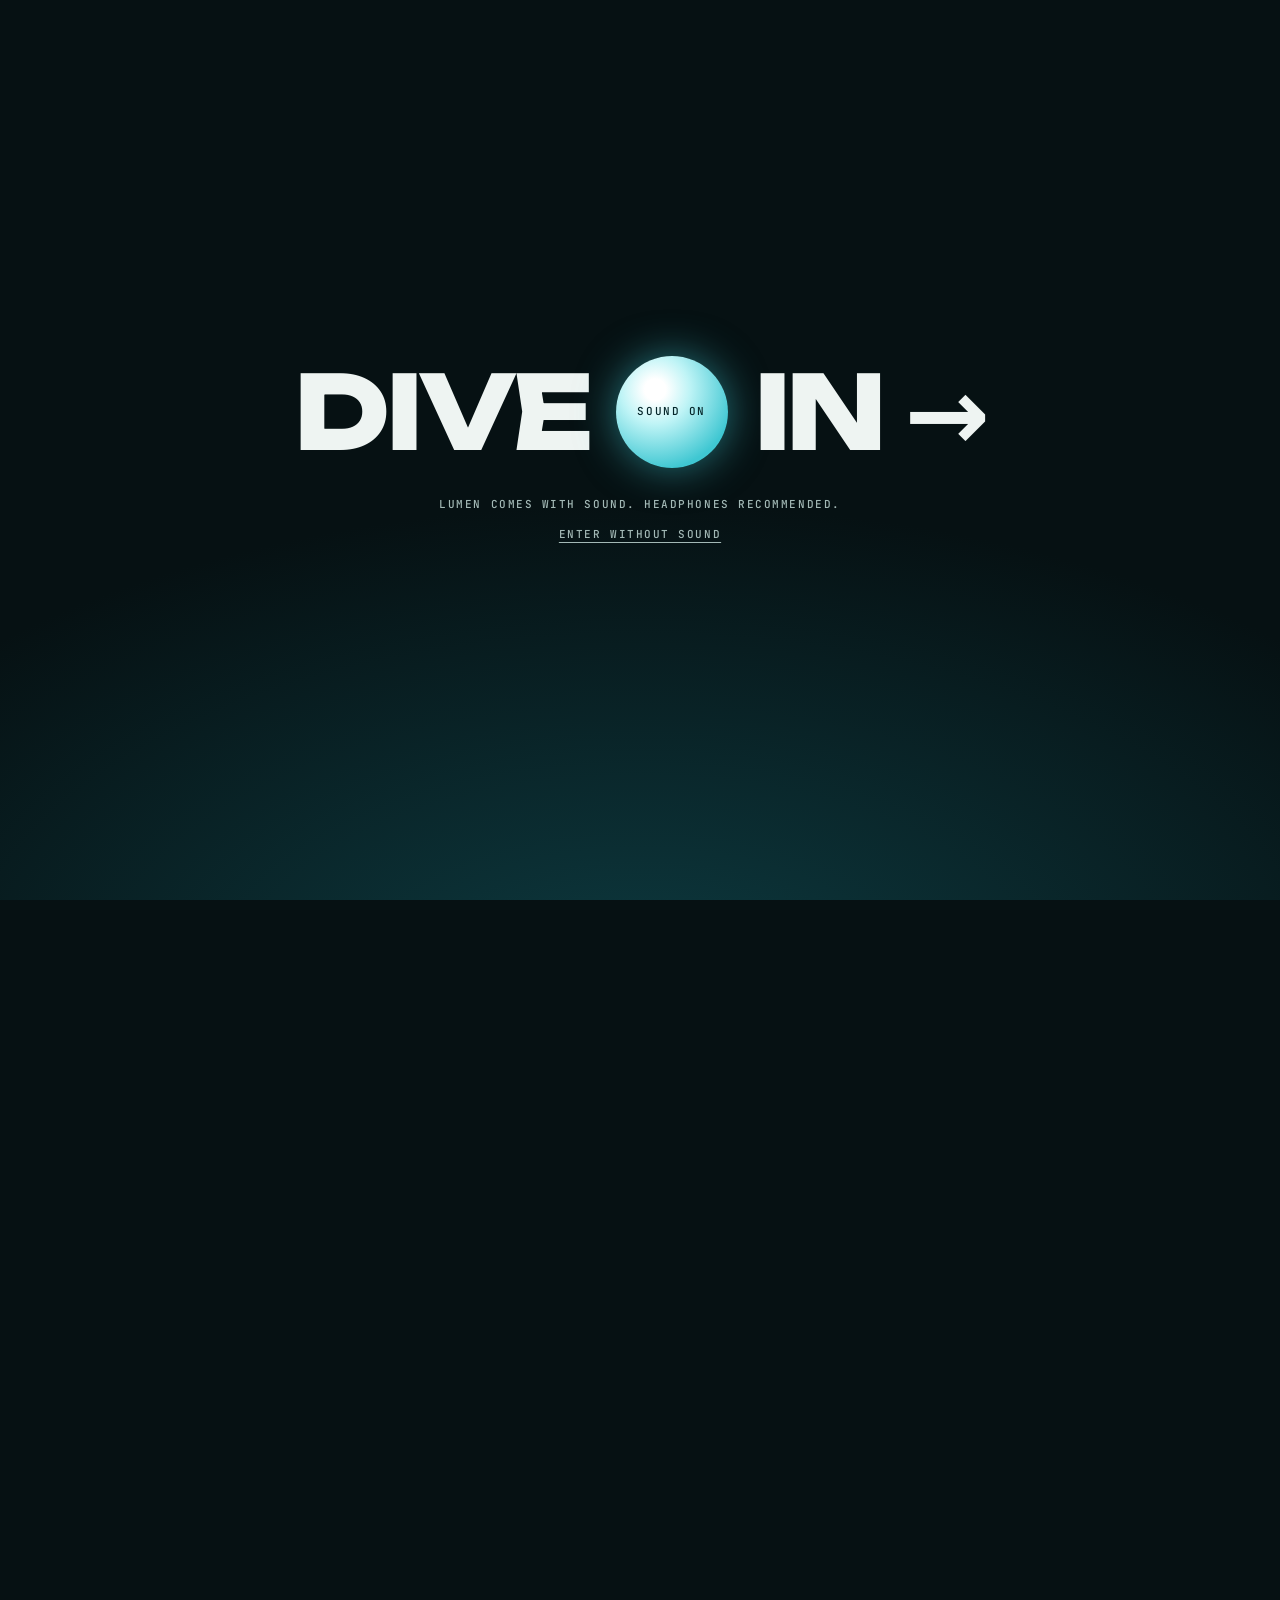
==== commit 4215893e: "SEO and agencies: services pages EN/PL, contact button, JSON-LD, sitemap, robots, llms.txt, local fo" ====
--- a/index.html
+++ b/index.html
@@ -4,22 +4,241 @@
 <meta charset="utf-8">
 <meta name="viewport" content="width=device-width, initial-scale=1, viewport-fit=cover">
 <title>Oleh Plysiuk · AI Video Creator</title>
-<meta name="description" content="Oleh Plysiuk, AI video creator in Warsaw: product ads, brand films and reels that mix real camera work with generative AI, from the first idea to the final cut.">
+<meta name="description" content="Oleh Plysiuk, AI video creator in Warsaw: product ads, brand films, reels and talking AI characters, with sound and music. For brands and agencies, from idea to final cut.">
 <meta name="theme-color" content="#061113">
 <link rel="canonical" href="https://olegplysiuk-lab.github.io/">
 <meta property="og:type" content="website">
 <meta property="og:url" content="https://olegplysiuk-lab.github.io/">
 <meta property="og:title" content="Oleh Plysiuk · AI Video Creator">
-<meta property="og:description" content="Oleh Plysiuk, AI video creator in Warsaw: product ads, brand films and reels that mix real camera work with generative AI, from the first idea to the final cut.">
+<meta property="og:description" content="Oleh Plysiuk, AI video creator in Warsaw: product ads, brand films, reels and talking AI characters, with sound and music. For brands and agencies, from idea to final cut.">
 <meta property="og:image" content="https://olegplysiuk-lab.github.io/og.jpg">
 <meta property="og:image:width" content="1200">
 <meta property="og:image:height" content="630">
+<meta property="og:site_name" content="Oleh Plysiuk · AI Video Creator">
+<meta property="og:locale" content="en_US">
 <meta name="twitter:card" content="summary_large_image">
+<meta name="author" content="Oleh Plysiuk">
 <link rel="icon" href="favicon.svg" type="image/svg+xml">
 <link rel="apple-touch-icon" href="apple-touch-icon.png">
-<link rel="preconnect" href="https://fonts.googleapis.com">
-<link rel="preconnect" href="https://fonts.gstatic.com" crossorigin>
-<link rel="stylesheet" href="https://fonts.googleapis.com/css2?family=JetBrains+Mono:wght@400;500&family=Onest:wght@400;500&family=Unbounded:wght@600;700;800&display=swap">
+<script type="application/ld+json">
+{
+ "@context": "https://schema.org",
+ "@graph": [
+  {
+   "@type": "WebSite",
+   "@id": "https://olegplysiuk-lab.github.io/#website",
+   "url": "https://olegplysiuk-lab.github.io/",
+   "name": "Oleh Plysiuk · AI Video Creator",
+   "inLanguage": "en",
+   "publisher": {
+    "@id": "https://olegplysiuk-lab.github.io/#person"
+   }
+  },
+  {
+   "@type": "Person",
+   "@id": "https://olegplysiuk-lab.github.io/#person",
+   "name": "Oleh Plysiuk",
+   "alternateName": [
+    "Oleg Plysiuk",
+    "Олег Плисюк"
+   ],
+   "jobTitle": "AI Video Creator",
+   "description": "AI video creator, videographer and editor in Warsaw. Real camera work and generative AI, with sound and music, from the first idea to the final cut.",
+   "url": "https://olegplysiuk-lab.github.io/",
+   "image": "https://olegplysiuk-lab.github.io/media/oleh.jpg",
+   "address": {
+    "@type": "PostalAddress",
+    "addressLocality": "Warsaw",
+    "addressCountry": "PL"
+   },
+   "knowsLanguage": [
+    "uk",
+    "pl",
+    "en"
+   ],
+   "knowsAbout": [
+    "AI video production",
+    "Generative AI video",
+    "Videography",
+    "Video editing",
+    "Sound design",
+    "AI music",
+    "AI characters and lip-sync",
+    "Interactive 3D websites"
+   ],
+   "sameAs": [
+    "https://www.behance.net/fc6d06c6"
+   ]
+  },
+  {
+   "@type": "ProfessionalService",
+   "@id": "https://olegplysiuk-lab.github.io/#studio",
+   "name": "Oleh Plysiuk · AI video production",
+   "description": "AI video production in Warsaw for brands and agencies: product ads, brand films, reels, AI characters, sound and music, and interactive 3D websites.",
+   "url": "https://olegplysiuk-lab.github.io/services/",
+   "image": "https://olegplysiuk-lab.github.io/og.jpg",
+   "founder": {
+    "@id": "https://olegplysiuk-lab.github.io/#person"
+   },
+   "address": {
+    "@type": "PostalAddress",
+    "addressLocality": "Warsaw",
+    "addressCountry": "PL"
+   },
+   "areaServed": [
+    {
+     "@type": "City",
+     "name": "Warsaw"
+    },
+    {
+     "@type": "Country",
+     "name": "Poland"
+    },
+    "Worldwide (remote)"
+   ],
+   "knowsLanguage": [
+    "uk",
+    "pl",
+    "en"
+   ],
+   "hasOfferCatalog": {
+    "@type": "OfferCatalog",
+    "name": "Services",
+    "itemListElement": [
+     {
+      "@type": "Offer",
+      "itemOffered": {
+       "@type": "Service",
+       "name": "Product ads and AI product scenes",
+       "description": "Your product in AI scenes built from real product photos or footage."
+      }
+     },
+     {
+      "@type": "Offer",
+      "itemOffered": {
+       "@type": "Service",
+       "name": "Brand and image films",
+       "description": "60–90 second films: script, live shoot or AI scenes, edit, sound and music."
+      }
+     },
+     {
+      "@type": "Offer",
+      "itemOffered": {
+       "@type": "Service",
+       "name": "Reels and TikTok every month",
+       "description": "Vertical videos for Instagram, TikTok and YouTube Shorts in a monthly package."
+      }
+     },
+     {
+      "@type": "Offer",
+      "itemOffered": {
+       "@type": "Service",
+       "name": "AI characters who talk",
+       "description": "A mascot or digital presenter with its own voice and lip-sync, labelled as AI."
+      }
+     },
+     {
+      "@type": "Offer",
+      "itemOffered": {
+       "@type": "Service",
+       "name": "Sound and music for video",
+       "description": "Sound design, voice-over and original music made together with the video."
+      }
+     },
+     {
+      "@type": "Offer",
+      "itemOffered": {
+       "@type": "Service",
+       "name": "AI video subcontracting for agencies",
+       "description": "White label, NDA, agreed deadlines, pitch visuals, live shoot and AI in one edit."
+      }
+     },
+     {
+      "@type": "Offer",
+      "itemOffered": {
+       "@type": "Service",
+       "name": "Interactive 3D websites",
+       "description": "A 3D site for a brand or product launch with films playing inside and sound."
+      }
+     }
+    ]
+   }
+  },
+  {
+   "@type": "VideoObject",
+   "@id": "https://olegplysiuk-lab.github.io/#film-showreel",
+   "name": "Showreel 2026 · Oleh Plysiuk",
+   "description": "A one-minute showreel made with generative AI and cut in one edit. Includes spec work.",
+   "thumbnailUrl": "https://olegplysiuk-lab.github.io/media/poster/showreel.jpg",
+   "uploadDate": "2026-10-29",
+   "duration": "PT59S",
+   "contentUrl": "https://olegplysiuk-lab.github.io/media/full/showreel.mp4",
+   "creator": {
+    "@id": "https://olegplysiuk-lab.github.io/#person"
+   },
+   "digitalSourceType": "https://schema.org/CompositeWithTrainedAlgorithmicMediaDigitalSource"
+  },
+  {
+   "@type": "VideoObject",
+   "@id": "https://olegplysiuk-lab.github.io/#film-night-street",
+   "name": "Night street · Oleh Plysiuk",
+   "description": "Fashion film shot on location in the evening, filmed and edited by Oleh Plysiuk.",
+   "thumbnailUrl": "https://olegplysiuk-lab.github.io/media/poster/night-street.jpg",
+   "uploadDate": "2026-10-29",
+   "duration": "PT30S",
+   "contentUrl": "https://olegplysiuk-lab.github.io/media/full/night-street.mp4",
+   "creator": {
+    "@id": "https://olegplysiuk-lab.github.io/#person"
+   },
+   "digitalSourceType": "https://schema.org/DigitalCaptureDigitalSource"
+  },
+  {
+   "@type": "VideoObject",
+   "@id": "https://olegplysiuk-lab.github.io/#film-space",
+   "name": "Space · Oleh Plysiuk",
+   "description": "Office chair ad: AI scenes that keep the product geometry, edit and sound.",
+   "thumbnailUrl": "https://olegplysiuk-lab.github.io/media/poster/space.jpg",
+   "uploadDate": "2026-10-29",
+   "duration": "PT24S",
+   "contentUrl": "https://olegplysiuk-lab.github.io/media/full/space.mp4",
+   "creator": {
+    "@id": "https://olegplysiuk-lab.github.io/#person"
+   },
+   "digitalSourceType": "https://schema.org/CompositeWithTrainedAlgorithmicMediaDigitalSource"
+  },
+  {
+   "@type": "VideoObject",
+   "@id": "https://olegplysiuk-lab.github.io/#film-diamond",
+   "name": "Diamond · Oleh Plysiuk",
+   "description": "Luxury chair film: AI scenes of leather and light.",
+   "thumbnailUrl": "https://olegplysiuk-lab.github.io/media/poster/diamond.jpg",
+   "uploadDate": "2026-10-29",
+   "duration": "PT20S",
+   "contentUrl": "https://olegplysiuk-lab.github.io/media/full/diamond.mp4",
+   "creator": {
+    "@id": "https://olegplysiuk-lab.github.io/#person"
+   },
+   "digitalSourceType": "https://schema.org/CompositeWithTrainedAlgorithmicMediaDigitalSource"
+  },
+  {
+   "@type": "VideoObject",
+   "@id": "https://olegplysiuk-lab.github.io/#film-sport",
+   "name": "Sport · Oleh Plysiuk",
+   "description": "Energy and emotion: an AI commercial. Spec work.",
+   "thumbnailUrl": "https://olegplysiuk-lab.github.io/media/poster/sport.jpg",
+   "uploadDate": "2026-10-29",
+   "duration": "PT13S",
+   "contentUrl": "https://olegplysiuk-lab.github.io/media/full/sport.mp4",
+   "creator": {
+    "@id": "https://olegplysiuk-lab.github.io/#person"
+   },
+   "digitalSourceType": "https://schema.org/CompositeWithTrainedAlgorithmicMediaDigitalSource"
+  }
+ ]
+}
+</script>
+<link rel="preload" href="/fonts/unbounded-latin-06f2e4.woff2" as="font" type="font/woff2" crossorigin>
+<link rel="stylesheet" href="/fonts/fonts.css">
 <style>
 /* Layout: a fixed 3D ocean, from the sea floor up to the surface. Lumen, a lens jellyfish, swims up a
    spiral as you scroll and the work opens as glass tabs along the same spiral. A sound gate opens the
@@ -125,7 +344,10 @@
   box-shadow: 0 8px 26px -12px rgb(63 199 210 / 0.7);
 }
 .pill button { border: 0; background: none; padding: 0; cursor: pointer; font: 500 11px/1 var(--mono); letter-spacing: 0.16em; text-transform: uppercase; }
-.pill button:hover { color: var(--accent); }
+.pill button:hover, .pill__link:hover { color: var(--accent); }
+.pill__link { color: var(--fg); font: 500 11px/1 var(--mono); letter-spacing: 0.16em; text-transform: uppercase; text-decoration: none; white-space: nowrap; }
+.pill .pill__cta { margin: -5px -12px -5px 0; padding: 8px 14px; border-radius: 999px; background: var(--accent); color: var(--accent-ink); box-shadow: 0 0 22px rgb(242 162 60 / 0.45); transition: transform 0.25s, box-shadow 0.25s; }
+.pill .pill__cta:hover { color: var(--accent-ink); transform: scale(1.06); box-shadow: 0 0 30px rgb(242 162 60 / 0.7); }
 .pill__line { width: 46px; height: 1px; background: linear-gradient(90deg, transparent, var(--fg), transparent); }
 
 /* Depth ruler */
@@ -202,6 +424,16 @@
 .about__facts div { display: grid; grid-template-columns: 112px minmax(0, 1fr); gap: 16px; }
 .about__facts dt { font: 500 10px/1.9 var(--mono); letter-spacing: 0.16em; text-transform: uppercase; color: var(--muted); }
 .about__facts dd { margin: 0; font-size: 0.92rem; line-height: 1.6; }
+.offer { padding-left: var(--gl); padding-right: var(--gr); }
+.offer__title { margin: 0; max-width: 22ch; font: 700 clamp(1.5rem, 3.4vw, 2.8rem)/1.05 var(--display); letter-spacing: -0.03em; text-transform: uppercase; }
+.offer__list { display: grid; grid-template-columns: repeat(3, minmax(0, 1fr)); gap: 16px; margin: 24px 0 0; padding: 0; list-style: none; }
+.offer__list li { padding: 20px 22px; border: 1px solid var(--line); border-radius: 16px; background: var(--glass); }
+.offer__list h3 { margin: 0 0 8px; font: 600 1rem/1.25 var(--display); color: var(--accent); }
+.offer__list p { margin: 0; font-size: 0.95rem; line-height: 1.6; }
+.offer__more { display: flex; flex-wrap: wrap; gap: 10px 26px; margin: 20px 0 0; }
+.offer__more a { font: 500 12px/1.4 var(--mono); letter-spacing: 0.12em; text-transform: uppercase; color: var(--accent); text-decoration: none; }
+.offer__more a:hover { text-decoration: underline; text-underline-offset: 4px; }
+@media (max-width: 860px) { .offer__list { grid-template-columns: minmax(0, 1fr); } }
 .contact__inner { display: grid; gap: 28px; padding-left: var(--gl); padding-right: var(--gr); }
 .marquee { display: flex; width: max-content; animation: marquee 22s linear infinite; }
 .marquee span { padding-right: 0.5em; font: 800 clamp(3rem, 11vw, 10rem)/0.9 var(--display); letter-spacing: -0.045em; text-transform: uppercase; white-space: nowrap; }
@@ -226,8 +458,6 @@
 .cursor.is-off { opacity: 0; }
 @media (hover: hover) and (pointer: fine) { .track { cursor: none; } }
 @media (hover: none), (pointer: coarse) { .cursor { display: none; } }
-/* Touch screens: the 3D view takes sideways swipes (vertical drags still scroll the page) */
-@media (pointer: coarse) { #stage { touch-action: pan-y; } }
 .swipe-hint { position: fixed; z-index: 6; left: 50%; bottom: calc(var(--bottom) + 46px); transform: translateX(-50%); display: flex; gap: 10px; align-items: center; padding: 8px 14px; border: 1px solid var(--line); border-radius: 999px; background: var(--glass); backdrop-filter: blur(8px); -webkit-backdrop-filter: blur(8px); font: 500 10px/1 var(--mono); letter-spacing: 0.18em; text-transform: uppercase; white-space: nowrap; pointer-events: none; opacity: 0; transition: opacity 0.4s; }
 .swipe-hint i { font-style: normal; color: var(--accent); animation: nudge 1.6s ease-in-out infinite; }
 .swipe-hint i:first-child { animation-direction: reverse; }
@@ -235,7 +465,7 @@
 
 /* Lightbox */
 .lb { position: fixed; inset: 0; z-index: 40; display: grid; place-items: center; gap: 14px; align-content: center; padding: var(--top) var(--gr) var(--bottom) var(--gl); background: rgb(4 10 11 / 0.94); }
-.lb video { max-width: min(100%, 1400px); max-height: 82vh; border-radius: 14px; background: #000; }
+.lb video { max-width: min(100%, 1400px); max-height: 82vh; max-height: 76svh; border-radius: 14px; background: #000; }
 .lb__yt { width: min(100%, 1400px); max-height: 82vh; aspect-ratio: 16 / 9; }
 .lb__yt.is-tall { width: auto; height: 82vh; max-width: 100%; }
 .lb__yt iframe { display: block; width: 100%; height: 100%; border: 0; border-radius: 14px; background: #000; }
@@ -246,10 +476,24 @@
 .lb p { max-width: 56ch; margin: 0; text-align: center; font: 400 13px/1.5 var(--mono); color: var(--muted); }
 .lb button, .lb__link { padding: 10px 18px; border: 1px solid var(--line); border-radius: 999px; background: transparent; cursor: pointer; color: var(--fg); text-decoration: none; font: 500 12px/1 var(--mono); letter-spacing: 0.1em; text-transform: uppercase; }
 .lb__link { border-color: var(--accent); color: var(--accent); }
+.lb .lb__x { position: fixed; top: var(--top); right: var(--gr); display: grid; place-items: center; width: 44px; height: 44px; padding: 0; border-radius: 50%; background: rgb(6 17 19 / 0.6); font: 400 17px/1 var(--body); letter-spacing: 0; }
+html.lb-open, html.lb-open body { overflow: hidden; }
+/* Touch: a Play badge on the card in front */
+.tap-play { position: fixed; left: 0; top: 0; z-index: 4; display: flex; gap: 8px; align-items: center; padding: 10px 16px 10px 13px; border: 1px solid rgb(238 244 242 / 0.4); border-radius: 999px; background: rgb(6 17 19 / 0.45); backdrop-filter: blur(6px); -webkit-backdrop-filter: blur(6px); font: 500 11px/1 var(--mono); letter-spacing: 0.16em; text-transform: uppercase; pointer-events: none; opacity: 0; will-change: transform, opacity; }
+.tap-play svg { width: 11px; height: 11px; fill: var(--accent); }
 
 .fade { transition: opacity 0.4s; }
 @media (max-width: 760px) {
-  .finder, .ruler__label, .palette__label, .hud--tr br, .hud--tr #depth { display: none; }
+  .ruler__label, .palette__label, .hud--tr br, .hud--tr #depth { display: none; }
+  /* phones: the finder opens as a list under the top pill, from its Work button */
+  .finder { left: 50%; bottom: auto; top: calc(var(--top) + 78px); transform: translateX(-50%); }
+  .finder__toggle { display: none; }
+  .finder ul { position: static; min-width: 240px; gap: 0; padding: 6px 8px; transform: translateY(-8px); }
+  .finder li button { display: block; width: 100%; padding: 11px 10px; font-size: 12px; }
+  .pill button { white-space: nowrap; }
+  .pill { gap: 11px; padding: 9px 14px; }
+  .pill__line { width: 18px; }
+  .pill [data-go="2"]::after { content: " ▾"; color: var(--accent); }
   .hud { font-size: 10px; }
   .pill { top: calc(var(--top) + 30px); }
   .label { max-width: 70vw; }
@@ -263,6 +507,20 @@
   .about { grid-template-columns: minmax(0, 1fr); }
   .about__photo { max-width: 420px; }
   .about__facts div { grid-template-columns: minmax(0, 1fr); gap: 2px; }
+}
+/* Touch screens: the 3D view takes every swipe itself (one swipe, one card), the page never pulls to refresh,
+   and the buttons are big enough for a thumb */
+@media (pointer: coarse) {
+  html { overscroll-behavior-y: none; }
+  #stage { touch-action: none; }
+  .lb { touch-action: none; }
+  .swipe-hint { bottom: calc(var(--bottom) + 96px); }
+  .hold__btn { padding: 12px 0; }
+  .pill { padding: 0 14px; }
+  .pill button { padding: 12px 6px; }
+  .sound { min-height: 40px; }
+  .palette__row { gap: 9px; padding: 8px; }
+  .sw { width: 24px; height: 24px; }
 }
 @media (prefers-reduced-motion: reduce) {
   .about__photo img { transform: none; filter: none; transition: none; }
@@ -279,6 +537,7 @@
 <div class="vids" aria-hidden="true"></div>
 <div class="labels" aria-hidden="true"></div>
 <div class="swipe-hint" aria-hidden="true"><i>←</i>Swipe<i>→</i></div>
+<div class="tap-play" aria-hidden="true"><svg viewBox="0 0 12 12"><path d="M2 1l9 5-9 5z"/></svg>Play</div>
 
 <span class="corner corner--tl"></span><span class="corner corner--tr"></span>
 <span class="corner corner--bl"></span><span class="corner corner--br"></span>
@@ -290,7 +549,8 @@
 <nav class="pill fade" aria-label="Sections">
   <button type="button" data-go="2">Work</button>
   <span class="pill__line" aria-hidden="true"></span>
-  <button type="button" data-go="contact">Contact</button>
+  <a class="pill__link" href="/services/">Services</a>
+  <button class="pill__cta" type="button" data-go="contact">Contact</button>
 </nav>
 
 <div class="ruler fade" aria-hidden="true"></div>
@@ -298,7 +558,7 @@
 <div class="welcome" aria-hidden="true"><p><span class="welcome__w">Welcome</span> <span class="welcome__w">to my world</span></p></div>
 
 <div class="hero fade">
-  <h1 class="sr-only">Oleh Plysiuk, AI video creator</h1>
+  <h1 class="sr-only">Oleh Plysiuk, AI video creator and videographer in Warsaw</h1>
   <p class="sr-only">Welcome to my world</p>
   <p class="kicker">AI Video Creator · Warsaw</p>
   <p class="role">Videographer and video editor. Real camera work and generative AI, cut into one story.</p>
@@ -365,6 +625,16 @@
         </dl>
       </div>
     </div>
+    <div class="offer">
+      <p class="kicker">What I do</p>
+      <h2 class="offer__title">From the first idea to the final cut</h2>
+      <ul class="offer__list">
+        <li><h3>For brands</h3><p>Product ads, brand films, reels every month and AI characters who talk, with the sound and music made together with the video.</p></li>
+        <li><h3>For agencies</h3><p>An AI video subcontractor for your projects: white label and NDA, agreed deadlines, pitch visuals, a live shoot in Warsaw and AI scenes in one edit.</p></li>
+        <li><h3>Sites like this one</h3><p>An interactive 3D site for your brand or product launch, with your films playing inside and sound. This portfolio is the example.</p></li>
+      </ul>
+      <p class="offer__more"><a href="/services/">Services, process and FAQ →</a><a href="/ai/">AI-only portfolio →</a><a href="/pl/uslugi/" hreflang="pl" lang="pl">Oferta po polsku →</a></p>
+    </div>
     <div class="contact__inner">
       <p class="kicker">Cut · thanks for watching</p>
       <div class="contact__row">
@@ -377,6 +647,7 @@
         <li><a href="https://www.behance.net/fc6d06c6" target="_blank" rel="noopener">Behance ↗</a></li>
       </ul>
       <p class="note">Music: “Begonia”</p>
+      <p class="note">Some works show third-party brands. They are spec projects made on my own initiative to show creative and AI techniques; they were not commissioned by, affiliated with or endorsed by these brands. All trademarks belong to their owners.</p>
     </div>
   </section>
 </main>
@@ -395,6 +666,7 @@
 </div>
 
 <div class="lb" hidden role="dialog" aria-modal="true" aria-label="Video">
+  <button type="button" class="lb__x" id="lb-x" aria-label="Close video">✕</button>
   <video controls playsinline preload="auto"></video>
   <div class="lb__yt" hidden></div>
   <div class="lb__soon" hidden>
@@ -678,15 +950,15 @@
   // site, where the full films are large); without it the card shows the full film, muted. soon: the film is still in production, so the card shows a title slate.
   // silent: the film has no sound of its own, so Lumen's soundtrack keeps playing under it.
   const SCENES = [
-    { id: 'showreel', label: 'Showreel 2026', fmt: '16:9', meta: 'One creator, every industry · 0:59', w: 4.7, card: 'card/showreel', full: 'full/showreel', yt: '' },
+    { id: 'showreel', label: 'Showreel 2026', fmt: '16:9', meta: 'One creator, every industry · 0:59 · includes spec work', spec: true, w: 4.7, card: 'card/showreel', full: 'full/showreel', yt: '' },
     { id: 'night-street', label: 'Night street', fmt: '16:9', meta: 'Fashion film · shoot and edit', w: 4.6, card: 'card/night-street', full: 'full/night-street', yt: '' },
     { id: 'space', label: 'Space', fmt: '16:9', meta: 'Office chair ad · AI scenes, product geometry, edit', w: 4.6, card: 'card/space', full: 'full/space', yt: '' },
     { id: 'diamond', label: 'Diamond', fmt: '16:9', meta: 'Luxury chair film · AI scenes, leather and light', w: 4.6, card: 'card/diamond', full: 'full/diamond', silent: true, yt: '' },
-    { id: 'sport', label: 'Sport', fmt: '16:9', meta: 'Energy and emotion · AI commercial', w: 4.6, card: 'card/sport', full: 'full/sport', yt: '' },
+    { id: 'sport', label: 'Sport', fmt: '16:9', meta: 'Energy and emotion · AI commercial · spec work', spec: true, w: 4.6, card: 'card/sport', full: 'full/sport', yt: '' },
   ];
   const REELS = [
     { id: 'rl1', label: 'City portrait', meta: 'Fashion · shoot and edit', yt: '' },
-    { id: 'rl2', label: 'ZARA mood', meta: 'Fashion · shoot and edit', yt: '' },
+    { id: 'rl2', label: 'Fashion mood', meta: 'Fashion · shoot and edit', yt: '' },
     { id: 'rl3', label: 'LOVEYA', meta: 'Sportswear · shoot and edit', yt: '' },
     { id: 'rl4', label: 'NASIOL', meta: 'Car detailing · shoot and edit', yt: '' },
     { id: 'rl9', label: 'Premium collection', meta: 'Luxury chairs · AI product scenes', yt: '' },
@@ -749,7 +1021,11 @@
   const contact = document.querySelector('.contact');
   const heroEl = document.querySelector('.hero');
   const holdEl = document.querySelector('.hold');
+  holdEl.style.pointerEvents = 'none';
   const swipeHint = document.querySelector('.swipe-hint');
+  const tapPlay = document.querySelector('.tap-play');
+  const holdBtn = document.getElementById('hold');
+  let tapPlayAmt = 0;
   const finder = document.querySelector('.finder');
   const pill = document.querySelector('.pill');
   const rulerEl = document.querySelector('.ruler');
@@ -1759,59 +2035,89 @@
   }
 
   // ---------- Scroll → camera and creature ----------
+  const touchUI = !CAPTURE && matchMedia('(pointer: coarse)').matches;
   function scrollU() {
     const max = track.offsetHeight - innerHeight;
     const s = clamp01(window.scrollY / Math.max(max, 1)) * (segs - 1);
     const k = Math.min(Math.floor(s), segs - 2);
-    return 1 + k + (reduce ? s - k : easeIO(clamp01(s - k)));
+    // a scroll wheel lingers on each card; on touch the view follows the finger evenly (the glide does the easing)
+    return 1 + k + (reduce || touchUI ? s - k : easeIO(clamp01(s - k)));
   }
   const scrollForKf = (k) => ((k - 1) / (segs - 1)) * (track.offsetHeight - innerHeight);
   function goTo(target) {
     const top = target === 'contact' ? contact.offsetTop : scrollForKf(+target);
-    window.scrollTo({ top, behavior: reduce ? 'auto' : 'smooth' });
-  }
-  // Touch: drag sideways to move through the work like a carousel (the view follows the finger, a flick goes to the
-  // next card), and after a vertical scroll the page settles on the nearest card
-  const touchUI = !CAPTURE && matchMedia('(pointer: coarse)').matches;
+    if (touchUI) glideTo(top);
+    else window.scrollTo({ top, behavior: reduce ? 'auto' : 'smooth' });
+  }
+  // Touch: the work is a carousel. Every swipe, sideways or up and down, moves one card (left or up goes forward);
+  // the view follows the finger, a short swipe or a flick is enough, and past the last reel it carries on to About
   const stepPx = () => (track.offsetHeight - innerHeight) / (segs - 1);
-  let drag = null, dragEndedAt = 0, swiped = false, settleTimer = 0;
+  const swipePx = () => Math.min(Math.max(Math.min(innerWidth, innerHeight) * 0.55, 170), 320);
+  const LAST = segs - 2; // the last reel, counted in cards from the hero
+  let drag = null, dragEndedAt = 0, swiped = false, settleTimer = 0, glide = null;
+  function glideTo(top) {
+    const from = window.scrollY, dist = top - from;
+    glide = Math.abs(dist) < 1 || reduce ? null : { from, dist, top, t0: performance.now(), ms: Math.min(950, 380 + (Math.abs(dist) / stepPx()) * 170) };
+    if (!glide) window.scrollTo(0, top);
+  }
+  function tickGlide(now) {
+    if (!glide) return;
+    const p = clamp01((now - glide.t0) / glide.ms);
+    window.scrollTo(0, glide.from + glide.dist * (1 - Math.pow(1 - p, 3)));
+    if (p >= 1) glide = null;
+  }
   function settle() {
-    if (!touchUI || drag || !lb.hidden || gatePhase !== 'gone') return;
+    if (!touchUI || drag || glide || !lb.hidden || gatePhase !== 'gone') return;
     const k = window.scrollY / stepPx();
-    if (k > segs - 1.5) return; // past the last reel: let the page run freely into the contact section
+    if (k > LAST + 0.5) return; // past the last reel: the page runs freely through About and contact
     const top = Math.round(k) * stepPx();
-    if (Math.abs(window.scrollY - top) > 3) window.scrollTo({ top, behavior: reduce ? 'auto' : 'smooth' });
+    if (Math.abs(window.scrollY - top) > 3) glideTo(top);
   }
   if (touchUI) {
     if ('onscrollend' in window) window.addEventListener('scrollend', settle);
     else window.addEventListener('scroll', () => { clearTimeout(settleTimer); settleTimer = setTimeout(settle, 160); }, { passive: true });
-    canvas.addEventListener('pointerdown', (e) => {
-      if (e.pointerType !== 'touch' || gatePhase !== 'gone' || !lb.hidden) return;
+    window.addEventListener('pointerdown', (e) => {
+      if (e.pointerType !== 'touch' || drag || gatePhase !== 'gone' || !lb.hidden) return;
+      if (e.target !== canvas && e.target.id !== 'hold') return;
       const now = performance.now();
-      drag = { id: e.pointerId, x: e.clientX, y: e.clientY, sy: window.scrollY, horiz: null, lx: e.clientX, lt: now, v: 0 };
+      drag = { id: e.pointerId, x: e.clientX, y: e.clientY, at: window.scrollY / stepPx(), axis: null, resume: glide ? glide.top : null, pts: [[e.clientX, e.clientY, now]] };
+      glide = null;
     });
     window.addEventListener('pointermove', (e) => {
       if (!drag || e.pointerId !== drag.id) return;
       const dx = e.clientX - drag.x, dy = e.clientY - drag.y;
-      if (drag.horiz === null && Math.hypot(dx, dy) > 8) drag.horiz = Math.abs(dx) > Math.abs(dy);
-      if (!drag.horiz) return;
-      holding = false;
+      if (!drag.axis) {
+        if (Math.hypot(dx, dy) < 7) return;
+        drag.axis = Math.abs(dx) > Math.abs(dy) ? 'x' : 'y';
+        holding = false;
+      }
       const now = performance.now();
-      drag.v = (e.clientX - drag.lx) / Math.max(1, now - drag.lt); drag.lx = e.clientX; drag.lt = now;
-      // about half a screen width of drag moves one card; dragging left goes forward
-      const top = Math.min(Math.max(drag.sy - (dx / (innerWidth * 0.55)) * stepPx(), 0), (segs - 1) * stepPx());
-      window.scrollTo(0, top);
+      drag.pts.push([e.clientX, e.clientY, now]);
+      while (drag.pts.length > 2 && now - drag.pts[0][2] > 110) drag.pts.shift();
+      const k = drag.at - (drag.axis === 'x' ? dx : dy) / swipePx();
+      window.scrollTo(0, Math.min(Math.max(k, 0), contact.offsetTop / stepPx()) * stepPx());
     }, { passive: true });
     const endDrag = (e) => {
       if (!drag || e.pointerId !== drag.id) return;
       const d = drag; drag = null;
-      if (!d.horiz) return;
+      if (!d.axis) {
+        // a tap while the view was still gliding finishes the glide and does not count as a tap on a card
+        if (d.resume !== null) { dragEndedAt = performance.now(); glideTo(d.resume); }
+        return;
+      }
       dragEndedAt = performance.now(); swiped = true;
-      const from = Math.round(d.sy / stepPx()), at = window.scrollY / stepPx();
-      let k = Math.round(at);
-      if (Math.abs(d.v) > 0.3 && k === from) k = from + (d.v < 0 ? 1 : -1); // a flick always moves at least one card
-      k = Math.min(Math.max(k, 0), segs - 1);
-      window.scrollTo({ top: k * stepPx(), behavior: reduce ? 'auto' : 'smooth' });
+      const a = d.pts[0], b = d.pts[d.pts.length - 1], i = d.axis === 'x' ? 0 : 1;
+      const v = (b[i] - a[i]) / Math.max(16, b[2] - a[2]); // px per ms; towards the right or down goes back
+      const at = window.scrollY / stepPx(), moved = at - d.at, from = Math.round(d.at);
+      const dir = Math.abs(v) > 0.25 ? (v < 0 ? 1 : -1) : Math.abs(moved) > 0.12 ? Math.sign(moved) : 0;
+      let k;
+      if (d.at > LAST + 0.02) k = dir > 0 ? LAST + 1 : dir < 0 ? LAST : at > LAST + 0.5 ? LAST + 1 : LAST; // between the last reel and About
+      else {
+        k = Math.round(at);
+        if (k === from && dir) k = from + dir;
+        else if (dir && Math.sign(k - from) === -dir) k = from;
+      }
+      glideTo(k > LAST ? contact.offsetTop : Math.max(0, k) * stepPx());
     };
     window.addEventListener('pointerup', endDrag);
     window.addEventListener('pointercancel', endDrag);
@@ -1819,16 +2125,26 @@
   }
 
   const finderToggle = document.querySelector('.finder__toggle');
+  const pillWork = pill.querySelector('[data-go="2"]');
+  const narrow = matchMedia('(max-width: 760px)');
   function toggleFinder(open) {
     finder.classList.toggle('open', open);
     finderToggle.setAttribute('aria-expanded', String(open));
+    if (narrow.matches) pillWork.setAttribute('aria-expanded', String(open)); else pillWork.removeAttribute('aria-expanded');
   }
   finderToggle.addEventListener('click', () => toggleFinder(!finder.classList.contains('open')));
   finderToggle.addEventListener('pointerenter', () => snd('tick', 1));
   document.querySelectorAll('[data-go]').forEach((b) => {
-    b.addEventListener('click', () => { toggleFinder(false); goTo(b.dataset.go); });
+    b.addEventListener('click', () => {
+      // on phones, Work in the top pill opens the list of films instead of jumping straight to the first one
+      if (b === pillWork && narrow.matches) { toggleFinder(!finder.classList.contains('open')); return; }
+      toggleFinder(false); goTo(b.dataset.go);
+    });
     b.addEventListener('pointerenter', () => snd('tick', 1));
   });
+  // a tap outside the open list only closes it
+  let finderClosedAt = 0;
+  window.addEventListener('pointerdown', (e) => { if (finder.classList.contains('open') && !e.target.closest('.finder, .pill')) { toggleFinder(false); finderClosedAt = performance.now(); } });
 
   const look = new THREE.Vector3(), crePos = new THREE.Vector3();
   const cyl = (A, B, f) => polar(lerp(A[0], B[0], f), lerp(A[1], B[1], f), lerp(A[2], B[2], f));
@@ -1890,7 +2206,8 @@
   const raycaster = new THREE.Raycaster();
   const canHold = () => gatePhase === 'gone' && u < 1.35 && !holdDone;
   if (!CAPTURE) {
-    window.addEventListener('pointermove', (e) => pointer(e.clientX, e.clientY), { passive: true });
+    // a finger is not a cursor: on touch the camera and the cards do not lean towards where it last was
+    window.addEventListener('pointermove', (e) => { if (e.pointerType !== 'touch') pointer(e.clientX, e.clientY); }, { passive: true });
     const startHold = (e) => { if (canHold()) { holding = true; e.preventDefault(); } };
     const endHold = () => { holding = false; };
     canvas.addEventListener('pointerdown', startHold);
@@ -1900,12 +2217,16 @@
     document.getElementById('hold').addEventListener('keydown', (e) => { if ((e.key === ' ' || e.key === 'Enter') && canHold()) { holding = true; e.preventDefault(); } });
     document.getElementById('hold').addEventListener('keyup', endHold);
     canvas.addEventListener('click', (e) => {
-      if (gatePhase !== 'gone' || performance.now() - dragEndedAt < 350) return;
-      pointer(e.clientX, e.clientY);
+      if (gatePhase !== 'gone' || performance.now() - Math.max(dragEndedAt, finderClosedAt) < 350) return;
+      if (!touchUI) pointer(e.clientX, e.clientY);
       splash(e.clientX, e.clientY);
-      raycaster.setFromCamera(ndc, camera);
+      raycaster.setFromCamera({ x: (e.clientX / innerWidth) * 2 - 1, y: -(e.clientY / innerHeight) * 2 + 1 }, camera);
       const hit = raycaster.intersectObjects(panels.filter((p) => p.tab.visible).map((x) => x.mesh))[0];
-      if (hit) openLightbox(hit.object.userData.index);
+      if (!hit) return;
+      const i = hit.object.userData.index;
+      // on touch a card at the side comes to the front first; the one in front plays
+      if (touchUI && Math.abs(u - panels[i].s.kf) > 0.4) glideTo((panels[i].s.kf - 1) * stepPx());
+      else openLightbox(i);
     });
   }
 
@@ -1964,13 +2285,34 @@
     lbLink.hidden = !s.yt;
     if (s.yt) lbLink.href = `https://youtu.be/${s.yt}`;
     lb.hidden = false;
+    document.documentElement.classList.add('lb-open'); // the page underneath stays put while the film is open
+    if (useHistory && !lbHist) { try { history.pushState({ lb: 1 }, ''); lbHist = true; } catch (e) { /* history not available here */ } }
     document.getElementById('lb-close').focus();
   }
-  function closeLightbox() {
+  function closeLightbox(fromHistory) {
+    if (lb.hidden) return;
     lb.hidden = true;
+    document.documentElement.classList.remove('lb-open');
     lbVideo.pause(); lbVideo.innerHTML = ''; lbVideo.load(); lbYt.innerHTML = '';
     if (engine && audio && soundOn) engine.on(audio.currentTime, true);
-  }
+    if (lbHist) { lbHist = false; if (fromHistory !== true) history.back(); }
+  }
+  // Back (the phone's back button or gesture) closes the film instead of leaving the site
+  let useHistory = false, lbHist = false;
+  try { useHistory = window.top === window && /^https?:$/.test(location.protocol); } catch (e) { /* framed */ }
+  if (useHistory && 'scrollRestoration' in history) history.scrollRestoration = 'manual';
+  window.addEventListener('popstate', () => { if (!lb.hidden) { lbHist = false; closeLightbox(true); } });
+  document.getElementById('lb-x').addEventListener('click', closeLightbox);
+  // a swipe down closes the film too
+  let lbSwipe = null;
+  lb.addEventListener('pointerdown', (e) => { lbSwipe = e.pointerType === 'touch' ? { id: e.pointerId, x: e.clientX, y: e.clientY } : null; });
+  lb.addEventListener('pointerup', (e) => {
+    const sw = lbSwipe; lbSwipe = null;
+    if (!sw || sw.id !== e.pointerId) return;
+    const dx = e.clientX - sw.x, dy = e.clientY - sw.y;
+    if (dy > 90 && dy > Math.abs(dx) * 1.5) closeLightbox();
+  });
+  lb.addEventListener('pointercancel', () => { lbSwipe = null; });
   document.getElementById('lb-close').addEventListener('click', closeLightbox);
   lb.addEventListener('click', (e) => { if (e.target === lb) closeLightbox(); });
   window.addEventListener('keydown', (e) => { if (e.key === 'Escape' && !lb.hidden) closeLightbox(); });
@@ -2062,7 +2404,9 @@
     });
     layoutName();
   }
-  window.addEventListener('resize', resize);
+  // a phone's toolbar sliding in and out resizes the page many times in a row: rebuild once it has stopped
+  let resizeT = 0;
+  window.addEventListener('resize', () => { if (!touchUI) { resize(); return; } clearTimeout(resizeT); resizeT = setTimeout(resize, 120); });
   resize();
   const fontsP = (document.fonts && document.fonts.load) ? Promise.all([document.fonts.load(`800 280px ${DISPLAY}`), document.fonts.load(`800 150px ${DISPLAY}`)]).catch(() => {}) : Promise.resolve();
   const fontsDone = Promise.race([fontsP, new Promise((r) => setTimeout(r, 2500))]).then(() => {
@@ -2105,8 +2449,9 @@
     if (Math.abs(hold - lastHoldSent) > 0.01 || (hold === 0 && lastHoldSent !== 0)) { snd('charge', hold); lastHoldSent = hold; }
     holdFill.style.transform = `scaleX(${hold.toFixed(3)})`;
 
+    tickGlide(now);
     const target = scrollU() - (1 - introE);
-    u = CAPTURE || reduce ? target : u + (target - u) * Math.min(1, dt * 5);
+    u = CAPTURE || reduce ? target : u + (target - u) * Math.min(1, dt * (touchUI ? 9 : 5));
     const camPos = cameraAt(Math.max(u, 0));
     const pk = CAPTURE ? 1 : Math.min(1, dt * 4);
     par.x += ((pointerSeen ? ndc.x : 0) - par.x) * pk;
@@ -2359,10 +2704,16 @@
     welcomeEl.style.opacity = heroAmt.toFixed(3);
     holdEl.style.opacity = live ? (heroAmt * introE * (holdDone ? 0 : 1)).toFixed(3) : 0;
     swipeHint.style.opacity = touchUI && live && !swiped ? (smooth(1.5, 1.9, u) * (1 - smooth(segs - 1.4, segs - 1, u))).toFixed(3) : 0;
-    holdEl.style.pointerEvents = heroAmt > 0.5 && !holdDone ? 'auto' : 'none';
-    finder.style.opacity = live ? smooth(1.65, 2.0, u).toFixed(3) : 0;
-    finder.style.pointerEvents = u > 1.7 ? 'auto' : 'none';
-    if (u < 1.7 && finder.classList.contains('open')) toggleFinder(false);
+    // the hold bar takes touches only on its button, so a swipe can start anywhere around it
+    holdBtn.style.pointerEvents = heroAmt > 0.5 && !holdDone ? 'auto' : 'none';
+    if (narrow.matches) {
+      finder.style.opacity = live ? 1 : 0;
+      finder.style.pointerEvents = finder.classList.contains('open') ? 'auto' : 'none';
+    } else {
+      finder.style.opacity = live ? smooth(1.65, 2.0, u).toFixed(3) : 0;
+      finder.style.pointerEvents = u > 1.7 ? 'auto' : 'none';
+      if (u < 1.7 && finder.classList.contains('open')) toggleFinder(false);
+    }
     labelEl.style.opacity = live ? smooth(1.3, 1.8, u).toFixed(3) : 0;
     pill.style.opacity = live ? introE.toFixed(3) : 0;
     rulerEl.style.opacity = live ? introE.toFixed(3) : 0;
@@ -2389,6 +2740,16 @@
     cur.x += (cur.tx - cur.x) * k; cur.y += (cur.ty - cur.y) * k;
     cursor.style.transform = `translate3d(${cur.x}px, ${cur.y}px, 0)`;
     const contactTop = contact.getBoundingClientRect().top;
+    // touch: a Play badge sits on the card in front once it has settled, so it is clear that a tap plays it
+    if (touchUI) {
+      const showPlay = live && lb.hidden && !drag && !glide && focusNow >= 0 && focusAmt > 0.9 && contactTop > innerHeight * 0.6;
+      tapPlayAmt += ((showPlay ? 1 : 0) - tapPlayAmt) * Math.min(1, dt * (showPlay ? 6 : 14));
+      if (focus >= 0 && tapPlayAmt > 0.003) {
+        panels[focus].mesh.localToWorld(tmp.set(0, 0, 0)).project(camera);
+        tapPlay.style.transform = `translate3d(${Math.round((tmp.x * 0.5 + 0.5) * innerWidth)}px, ${Math.round((-tmp.y * 0.5 + 0.5) * innerHeight)}px, 0) translate(-50%, -50%)`;
+      }
+      tapPlay.style.opacity = tapPlayAmt.toFixed(3);
+    }
     const overContact = contactTop < cur.y || gatePhase !== 'gone';
     cursor.classList.toggle('is-play', hovered !== null && !overContact);
     cursor.classList.toggle('is-off', overContact);
--- a/fonts/fonts.css
+++ b/fonts/fonts.css
@@ -0,0 +1,253 @@
+/* Self-hosted fonts: Unbounded, Onest, JetBrains Mono (SIL Open Font License 1.1). Latin, Polish and Cyrillic. */
+/* cyrillic-ext */
+@font-face {
+  font-family: 'JetBrains Mono';
+  font-style: normal;
+  font-weight: 400;
+  font-display: swap;
+  src: url(jetbrains-mono-cyrillic-ext-27e1b5.woff2) format('woff2');
+  unicode-range: U+0460-052F, U+1C80-1C8A, U+20B4, U+2DE0-2DFF, U+A640-A69F, U+FE2E-FE2F;
+}
+/* cyrillic */
+@font-face {
+  font-family: 'JetBrains Mono';
+  font-style: normal;
+  font-weight: 400;
+  font-display: swap;
+  src: url(jetbrains-mono-cyrillic-b1b041.woff2) format('woff2');
+  unicode-range: U+0301, U+0400-045F, U+0490-0491, U+04B0-04B1, U+2116;
+}
+/* latin-ext */
+@font-face {
+  font-family: 'JetBrains Mono';
+  font-style: normal;
+  font-weight: 400;
+  font-display: swap;
+  src: url(jetbrains-mono-latin-ext-ba1653.woff2) format('woff2');
+  unicode-range: U+0100-02BA, U+02BD-02C5, U+02C7-02CC, U+02CE-02D7, U+02DD-02FF, U+0304, U+0308, U+0329, U+1D00-1DBF, U+1E00-1E9F, U+1EF2-1EFF, U+2020, U+20A0-20AB, U+20AD-20C4, U+2113, U+2C60-2C7F, U+A720-A7FF;
+}
+/* latin */
+@font-face {
+  font-family: 'JetBrains Mono';
+  font-style: normal;
+  font-weight: 400;
+  font-display: swap;
+  src: url(jetbrains-mono-latin-480c06.woff2) format('woff2');
+  unicode-range: U+0000-00FF, U+0131, U+0152-0153, U+02BB-02BC, U+02C6, U+02DA, U+02DC, U+0304, U+0308, U+0329, U+2000-206F, U+20AC, U+2122, U+2191, U+2193, U+2212, U+2215, U+FEFF, U+FFFD;
+}
+/* cyrillic-ext */
+@font-face {
+  font-family: 'JetBrains Mono';
+  font-style: normal;
+  font-weight: 500;
+  font-display: swap;
+  src: url(jetbrains-mono-cyrillic-ext-27e1b5.woff2) format('woff2');
+  unicode-range: U+0460-052F, U+1C80-1C8A, U+20B4, U+2DE0-2DFF, U+A640-A69F, U+FE2E-FE2F;
+}
+/* cyrillic */
+@font-face {
+  font-family: 'JetBrains Mono';
+  font-style: normal;
+  font-weight: 500;
+  font-display: swap;
+  src: url(jetbrains-mono-cyrillic-b1b041.woff2) format('woff2');
+  unicode-range: U+0301, U+0400-045F, U+0490-0491, U+04B0-04B1, U+2116;
+}
+/* latin-ext */
+@font-face {
+  font-family: 'JetBrains Mono';
+  font-style: normal;
+  font-weight: 500;
+  font-display: swap;
+  src: url(jetbrains-mono-latin-ext-ba1653.woff2) format('woff2');
+  unicode-range: U+0100-02BA, U+02BD-02C5, U+02C7-02CC, U+02CE-02D7, U+02DD-02FF, U+0304, U+0308, U+0329, U+1D00-1DBF, U+1E00-1E9F, U+1EF2-1EFF, U+2020, U+20A0-20AB, U+20AD-20C4, U+2113, U+2C60-2C7F, U+A720-A7FF;
+}
+/* latin */
+@font-face {
+  font-family: 'JetBrains Mono';
+  font-style: normal;
+  font-weight: 500;
+  font-display: swap;
+  src: url(jetbrains-mono-latin-480c06.woff2) format('woff2');
+  unicode-range: U+0000-00FF, U+0131, U+0152-0153, U+02BB-02BC, U+02C6, U+02DA, U+02DC, U+0304, U+0308, U+0329, U+2000-206F, U+20AC, U+2122, U+2191, U+2193, U+2212, U+2215, U+FEFF, U+FFFD;
+}
+/* cyrillic-ext */
+@font-face {
+  font-family: 'Onest';
+  font-style: normal;
+  font-weight: 400;
+  font-display: swap;
+  src: url(onest-cyrillic-ext-992f92.woff2) format('woff2');
+  unicode-range: U+0460-052F, U+1C80-1C8A, U+20B4, U+2DE0-2DFF, U+A640-A69F, U+FE2E-FE2F;
+}
+/* cyrillic */
+@font-face {
+  font-family: 'Onest';
+  font-style: normal;
+  font-weight: 400;
+  font-display: swap;
+  src: url(onest-cyrillic-4c7562.woff2) format('woff2');
+  unicode-range: U+0301, U+0400-045F, U+0490-0491, U+04B0-04B1, U+2116;
+}
+/* latin-ext */
+@font-face {
+  font-family: 'Onest';
+  font-style: normal;
+  font-weight: 400;
+  font-display: swap;
+  src: url(onest-latin-ext-27cee5.woff2) format('woff2');
+  unicode-range: U+0100-02BA, U+02BD-02C5, U+02C7-02CC, U+02CE-02D7, U+02DD-02FF, U+0304, U+0308, U+0329, U+1D00-1DBF, U+1E00-1E9F, U+1EF2-1EFF, U+2020, U+20A0-20AB, U+20AD-20C4, U+2113, U+2C60-2C7F, U+A720-A7FF;
+}
+/* latin */
+@font-face {
+  font-family: 'Onest';
+  font-style: normal;
+  font-weight: 400;
+  font-display: swap;
+  src: url(onest-latin-cebbb5.woff2) format('woff2');
+  unicode-range: U+0000-00FF, U+0131, U+0152-0153, U+02BB-02BC, U+02C6, U+02DA, U+02DC, U+0304, U+0308, U+0329, U+2000-206F, U+20AC, U+2122, U+2191, U+2193, U+2212, U+2215, U+FEFF, U+FFFD;
+}
+/* cyrillic-ext */
+@font-face {
+  font-family: 'Onest';
+  font-style: normal;
+  font-weight: 500;
+  font-display: swap;
+  src: url(onest-cyrillic-ext-992f92.woff2) format('woff2');
+  unicode-range: U+0460-052F, U+1C80-1C8A, U+20B4, U+2DE0-2DFF, U+A640-A69F, U+FE2E-FE2F;
+}
+/* cyrillic */
+@font-face {
+  font-family: 'Onest';
+  font-style: normal;
+  font-weight: 500;
+  font-display: swap;
+  src: url(onest-cyrillic-4c7562.woff2) format('woff2');
+  unicode-range: U+0301, U+0400-045F, U+0490-0491, U+04B0-04B1, U+2116;
+}
+/* latin-ext */
+@font-face {
+  font-family: 'Onest';
+  font-style: normal;
+  font-weight: 500;
+  font-display: swap;
+  src: url(onest-latin-ext-27cee5.woff2) format('woff2');
+  unicode-range: U+0100-02BA, U+02BD-02C5, U+02C7-02CC, U+02CE-02D7, U+02DD-02FF, U+0304, U+0308, U+0329, U+1D00-1DBF, U+1E00-1E9F, U+1EF2-1EFF, U+2020, U+20A0-20AB, U+20AD-20C4, U+2113, U+2C60-2C7F, U+A720-A7FF;
+}
+/* latin */
+@font-face {
+  font-family: 'Onest';
+  font-style: normal;
+  font-weight: 500;
+  font-display: swap;
+  src: url(onest-latin-cebbb5.woff2) format('woff2');
+  unicode-range: U+0000-00FF, U+0131, U+0152-0153, U+02BB-02BC, U+02C6, U+02DA, U+02DC, U+0304, U+0308, U+0329, U+2000-206F, U+20AC, U+2122, U+2191, U+2193, U+2212, U+2215, U+FEFF, U+FFFD;
+}
+/* cyrillic-ext */
+@font-face {
+  font-family: 'Unbounded';
+  font-style: normal;
+  font-weight: 600;
+  font-display: swap;
+  src: url(unbounded-cyrillic-ext-67e1db.woff2) format('woff2');
+  unicode-range: U+0460-052F, U+1C80-1C8A, U+20B4, U+2DE0-2DFF, U+A640-A69F, U+FE2E-FE2F;
+}
+/* cyrillic */
+@font-face {
+  font-family: 'Unbounded';
+  font-style: normal;
+  font-weight: 600;
+  font-display: swap;
+  src: url(unbounded-cyrillic-c86556.woff2) format('woff2');
+  unicode-range: U+0301, U+0400-045F, U+0490-0491, U+04B0-04B1, U+2116;
+}
+/* latin-ext */
+@font-face {
+  font-family: 'Unbounded';
+  font-style: normal;
+  font-weight: 600;
+  font-display: swap;
+  src: url(unbounded-latin-ext-80da0c.woff2) format('woff2');
+  unicode-range: U+0100-02BA, U+02BD-02C5, U+02C7-02CC, U+02CE-02D7, U+02DD-02FF, U+0304, U+0308, U+0329, U+1D00-1DBF, U+1E00-1E9F, U+1EF2-1EFF, U+2020, U+20A0-20AB, U+20AD-20C4, U+2113, U+2C60-2C7F, U+A720-A7FF;
+}
+/* latin */
+@font-face {
+  font-family: 'Unbounded';
+  font-style: normal;
+  font-weight: 600;
+  font-display: swap;
+  src: url(unbounded-latin-06f2e4.woff2) format('woff2');
+  unicode-range: U+0000-00FF, U+0131, U+0152-0153, U+02BB-02BC, U+02C6, U+02DA, U+02DC, U+0304, U+0308, U+0329, U+2000-206F, U+20AC, U+2122, U+2191, U+2193, U+2212, U+2215, U+FEFF, U+FFFD;
+}
+/* cyrillic-ext */
+@font-face {
+  font-family: 'Unbounded';
+  font-style: normal;
+  font-weight: 700;
+  font-display: swap;
+  src: url(unbounded-cyrillic-ext-67e1db.woff2) format('woff2');
+  unicode-range: U+0460-052F, U+1C80-1C8A, U+20B4, U+2DE0-2DFF, U+A640-A69F, U+FE2E-FE2F;
+}
+/* cyrillic */
+@font-face {
+  font-family: 'Unbounded';
+  font-style: normal;
+  font-weight: 700;
+  font-display: swap;
+  src: url(unbounded-cyrillic-c86556.woff2) format('woff2');
+  unicode-range: U+0301, U+0400-045F, U+0490-0491, U+04B0-04B1, U+2116;
+}
+/* latin-ext */
+@font-face {
+  font-family: 'Unbounded';
+  font-style: normal;
+  font-weight: 700;
+  font-display: swap;
+  src: url(unbounded-latin-ext-80da0c.woff2) format('woff2');
+  unicode-range: U+0100-02BA, U+02BD-02C5, U+02C7-02CC, U+02CE-02D7, U+02DD-02FF, U+0304, U+0308, U+0329, U+1D00-1DBF, U+1E00-1E9F, U+1EF2-1EFF, U+2020, U+20A0-20AB, U+20AD-20C4, U+2113, U+2C60-2C7F, U+A720-A7FF;
+}
+/* latin */
+@font-face {
+  font-family: 'Unbounded';
+  font-style: normal;
+  font-weight: 700;
+  font-display: swap;
+  src: url(unbounded-latin-06f2e4.woff2) format('woff2');
+  unicode-range: U+0000-00FF, U+0131, U+0152-0153, U+02BB-02BC, U+02C6, U+02DA, U+02DC, U+0304, U+0308, U+0329, U+2000-206F, U+20AC, U+2122, U+2191, U+2193, U+2212, U+2215, U+FEFF, U+FFFD;
+}
+/* cyrillic-ext */
+@font-face {
+  font-family: 'Unbounded';
+  font-style: normal;
+  font-weight: 800;
+  font-display: swap;
+  src: url(unbounded-cyrillic-ext-67e1db.woff2) format('woff2');
+  unicode-range: U+0460-052F, U+1C80-1C8A, U+20B4, U+2DE0-2DFF, U+A640-A69F, U+FE2E-FE2F;
+}
+/* cyrillic */
+@font-face {
+  font-family: 'Unbounded';
+  font-style: normal;
+  font-weight: 800;
+  font-display: swap;
+  src: url(unbounded-cyrillic-c86556.woff2) format('woff2');
+  unicode-range: U+0301, U+0400-045F, U+0490-0491, U+04B0-04B1, U+2116;
+}
+/* latin-ext */
+@font-face {
+  font-family: 'Unbounded';
+  font-style: normal;
+  font-weight: 800;
+  font-display: swap;
+  src: url(unbounded-latin-ext-80da0c.woff2) format('woff2');
+  unicode-range: U+0100-02BA, U+02BD-02C5, U+02C7-02CC, U+02CE-02D7, U+02DD-02FF, U+0304, U+0308, U+0329, U+1D00-1DBF, U+1E00-1E9F, U+1EF2-1EFF, U+2020, U+20A0-20AB, U+20AD-20C4, U+2113, U+2C60-2C7F, U+A720-A7FF;
+}
+/* latin */
+@font-face {
+  font-family: 'Unbounded';
+  font-style: normal;
+  font-weight: 800;
+  font-display: swap;
+  src: url(unbounded-latin-06f2e4.woff2) format('woff2');
+  unicode-range: U+0000-00FF, U+0131, U+0152-0153, U+02BB-02BC, U+02C6, U+02DA, U+02DC, U+0304, U+0308, U+0329, U+2000-206F, U+20AC, U+2122, U+2191, U+2193, U+2212, U+2215, U+FEFF, U+FFFD;
+}
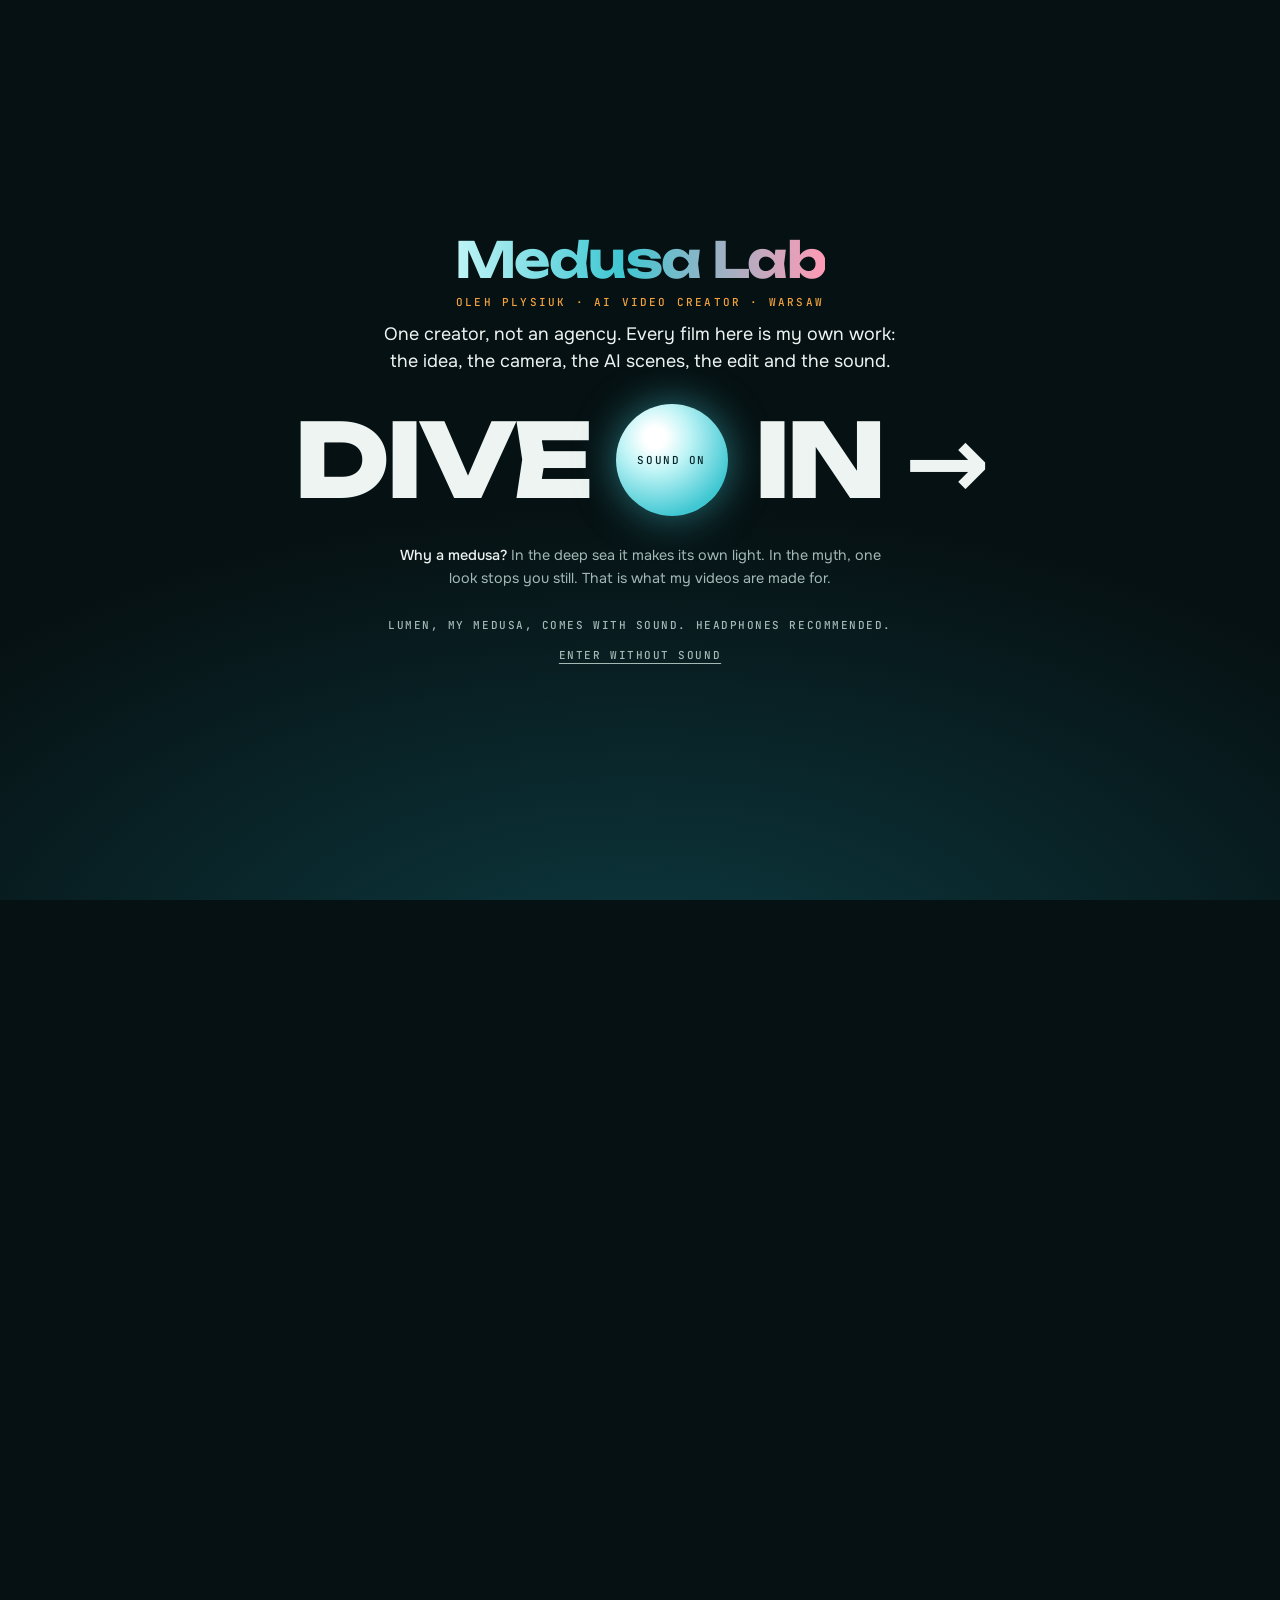
==== commit ff42527c: "Main page: Medusa Lab, one creator not an agency, and why a medusa - Entry screen: Medusa Lab, Oleh " ====
--- a/index.html
+++ b/index.html
@@ -170,7 +170,7 @@
    "name": "Showreel 2026 · Oleh Plysiuk",
    "description": "A one-minute showreel made with generative AI and cut in one edit. Includes spec work.",
    "thumbnailUrl": "https://olegplysiuk-lab.github.io/media/poster/showreel.jpg",
-   "uploadDate": "2026-10-29",
+   "uploadDate": "2026-10-29T22:02:25+00:00",
    "duration": "PT59S",
    "contentUrl": "https://olegplysiuk-lab.github.io/media/full/showreel.mp4",
    "creator": {
@@ -184,7 +184,7 @@
    "name": "Night street · Oleh Plysiuk",
    "description": "Fashion film shot on location in the evening, filmed and edited by Oleh Plysiuk.",
    "thumbnailUrl": "https://olegplysiuk-lab.github.io/media/poster/night-street.jpg",
-   "uploadDate": "2026-10-29",
+   "uploadDate": "2026-10-29T22:02:25+00:00",
    "duration": "PT30S",
    "contentUrl": "https://olegplysiuk-lab.github.io/media/full/night-street.mp4",
    "creator": {
@@ -198,7 +198,7 @@
    "name": "Space · Oleh Plysiuk",
    "description": "Office chair ad: AI scenes that keep the product geometry, edit and sound.",
    "thumbnailUrl": "https://olegplysiuk-lab.github.io/media/poster/space.jpg",
-   "uploadDate": "2026-10-29",
+   "uploadDate": "2026-10-29T22:02:25+00:00",
    "duration": "PT24S",
    "contentUrl": "https://olegplysiuk-lab.github.io/media/full/space.mp4",
    "creator": {
@@ -212,7 +212,7 @@
    "name": "Diamond · Oleh Plysiuk",
    "description": "Luxury chair film: AI scenes of leather and light.",
    "thumbnailUrl": "https://olegplysiuk-lab.github.io/media/poster/diamond.jpg",
-   "uploadDate": "2026-10-29",
+   "uploadDate": "2026-10-29T22:02:25+00:00",
    "duration": "PT20S",
    "contentUrl": "https://olegplysiuk-lab.github.io/media/full/diamond.mp4",
    "creator": {
@@ -226,7 +226,7 @@
    "name": "Sport · Oleh Plysiuk",
    "description": "Energy and emotion: an AI commercial. Spec work.",
    "thumbnailUrl": "https://olegplysiuk-lab.github.io/media/poster/sport.jpg",
-   "uploadDate": "2026-10-29",
+   "uploadDate": "2026-10-29T22:02:25+00:00",
    "duration": "PT13S",
    "contentUrl": "https://olegplysiuk-lab.github.io/media/full/sport.mp4",
    "creator": {
@@ -282,6 +282,16 @@
   padding-left: var(--gl); padding-right: var(--gr);
   background: radial-gradient(120% 90% at 50% 110%, #0d3a40 0%, #061113 60%);
 }
+.gate { align-content: safe center; overflow-y: auto; padding-top: 24px; padding-bottom: 24px; }
+/* who is behind it, before anything else: Medusa Lab is one creator, and why the guide is a medusa */
+.gate__intro { display: grid; justify-items: center; gap: 10px; max-width: 640px; text-align: center; }
+.gate__intro p { margin: 0; }
+.gate__brand { font: 700 clamp(1.7rem, 4.4vw, 3.1rem)/1 var(--display); letter-spacing: -0.03em; background: linear-gradient(90deg, #bff4f6, #3fc7d2 45%, #ff9ab5); -webkit-background-clip: text; background-clip: text; color: transparent; }
+.gate__who { font: 500 11px/1.5 var(--mono); letter-spacing: 0.2em; text-transform: uppercase; color: var(--accent); }
+.gate__lead { max-width: 44ch; font-size: clamp(0.98rem, 1.5vw, 1.12rem); line-height: 1.55; }
+.gate__why { margin: 0; max-width: 50ch; text-align: center; font-size: 0.9rem; line-height: 1.55; color: var(--muted); }
+.gate__why b { font-weight: 500; color: var(--fg); }
+@media (max-height: 720px) { .gate { gap: 18px; } .gate__lead { font-size: 0.94rem; } .gate__why { font-size: 0.84rem; } }
 .gate__row { display: flex; align-items: center; gap: clamp(10px, 2vw, 22px); width: min(980px, 100%); }
 .gate__word { font: 800 clamp(2rem, 7vw, 5.6rem)/1 var(--display); letter-spacing: -0.04em; text-transform: uppercase; white-space: nowrap; }
 .gate__track { position: relative; flex: 1; min-width: 0; height: clamp(44px, 7vw, 76px); border: 2px solid var(--fg); border-radius: 999px; }
@@ -364,7 +374,7 @@
 .welcome__w { display: inline-block; }
 .welcome__ch { display: inline-block; opacity: 0; transform: translateY(0.35em); filter: blur(14px); text-shadow: 0 0 28px rgb(63 199 210 / 0.35); transition: opacity 1s, transform 1.4s cubic-bezier(0.2, 0.7, 0.2, 1), filter 1.4s; transition-delay: calc(var(--i) * 55ms); }
 .welcome.is-on .welcome__ch { opacity: 1; transform: none; filter: blur(0); }
-.hero { position: fixed; z-index: 4; left: var(--gl); bottom: calc(var(--bottom) + 58px); max-width: 30ch; pointer-events: none; }
+.hero { position: fixed; z-index: 4; left: var(--gl); bottom: calc(var(--bottom) + 58px); max-width: 36ch; pointer-events: none; }
 .kicker { margin: 0 0 10px; font: 500 11px/1.4 var(--mono); letter-spacing: 0.22em; text-transform: uppercase; color: var(--accent); }
 .role { margin: 0; font-size: 0.98rem; line-height: 1.45; text-shadow: 0 1px 14px rgb(0 0 0 / 0.5); }
 .hold {
@@ -542,7 +552,7 @@
 <span class="corner corner--tl"></span><span class="corner corner--tr"></span>
 <span class="corner corner--bl"></span><span class="corner corner--br"></span>
 
-<div class="hud hud--tl"><span class="brand">Oleh Plysiuk</span><br>AI video · camera · edit</div>
+<div class="hud hud--tl"><span class="brand">Medusa Lab</span><br>Oleh Plysiuk · AI video</div>
 <div class="hud hud--tr"><span class="dot"></span><span id="tc">00:00:00:00</span><br><span id="depth">Depth 700 m · f/16</span></div>
 <div class="hud hud--bc fade" id="scene-label" style="opacity:0">Lumen · rising</div>
 
@@ -560,8 +570,8 @@
 <div class="hero fade">
   <h1 class="sr-only">Oleh Plysiuk, AI video creator and videographer in Warsaw</h1>
   <p class="sr-only">Welcome to my world</p>
-  <p class="kicker">AI Video Creator · Warsaw</p>
-  <p class="role">Videographer and video editor. Real camera work and generative AI, cut into one story.</p>
+  <p class="kicker">Medusa Lab · AI video creator · Warsaw</p>
+  <p class="role">I’m Oleh Plysiuk. One person, not an agency: every film here I made myself, from the idea and the camera to the AI scenes, the edit and the sound.</p>
 </div>
 
 <div class="hold fade">
@@ -653,14 +663,20 @@
 </main>
 
 <div class="gate" id="gate">
+  <div class="gate__intro">
+    <p class="gate__brand">Medusa Lab</p>
+    <p class="gate__who">Oleh Plysiuk · AI video creator · Warsaw</p>
+    <p class="gate__lead">One creator, not an agency. Every film here is my own work: the idea, the camera, the AI scenes, the edit and the sound.</p>
+  </div>
   <div class="gate__row" id="gate-load">
     <span class="gate__word">Loading</span>
     <span class="gate__track"><span class="gate__ball" id="gate-ball"></span></span>
     <span class="gate__pct" id="gate-pct">0%</span>
   </div>
   <button class="gate__dive" type="button" id="dive" hidden><span>Dive</span><span class="gate__orb">Sound on</span><span>in →</span></button>
+  <p class="gate__why"><b>Why a medusa?</b> In the deep sea it makes its own light. In the myth, one look stops you still. That is what my videos are made for.</p>
   <div class="gate__note">
-    <span>Lumen comes with sound. Headphones recommended.</span>
+    <span>Lumen, my medusa, comes with sound. Headphones recommended.</span>
     <button class="gate__quiet" type="button" id="dive-quiet" hidden>Enter without sound</button>
   </div>
 </div>
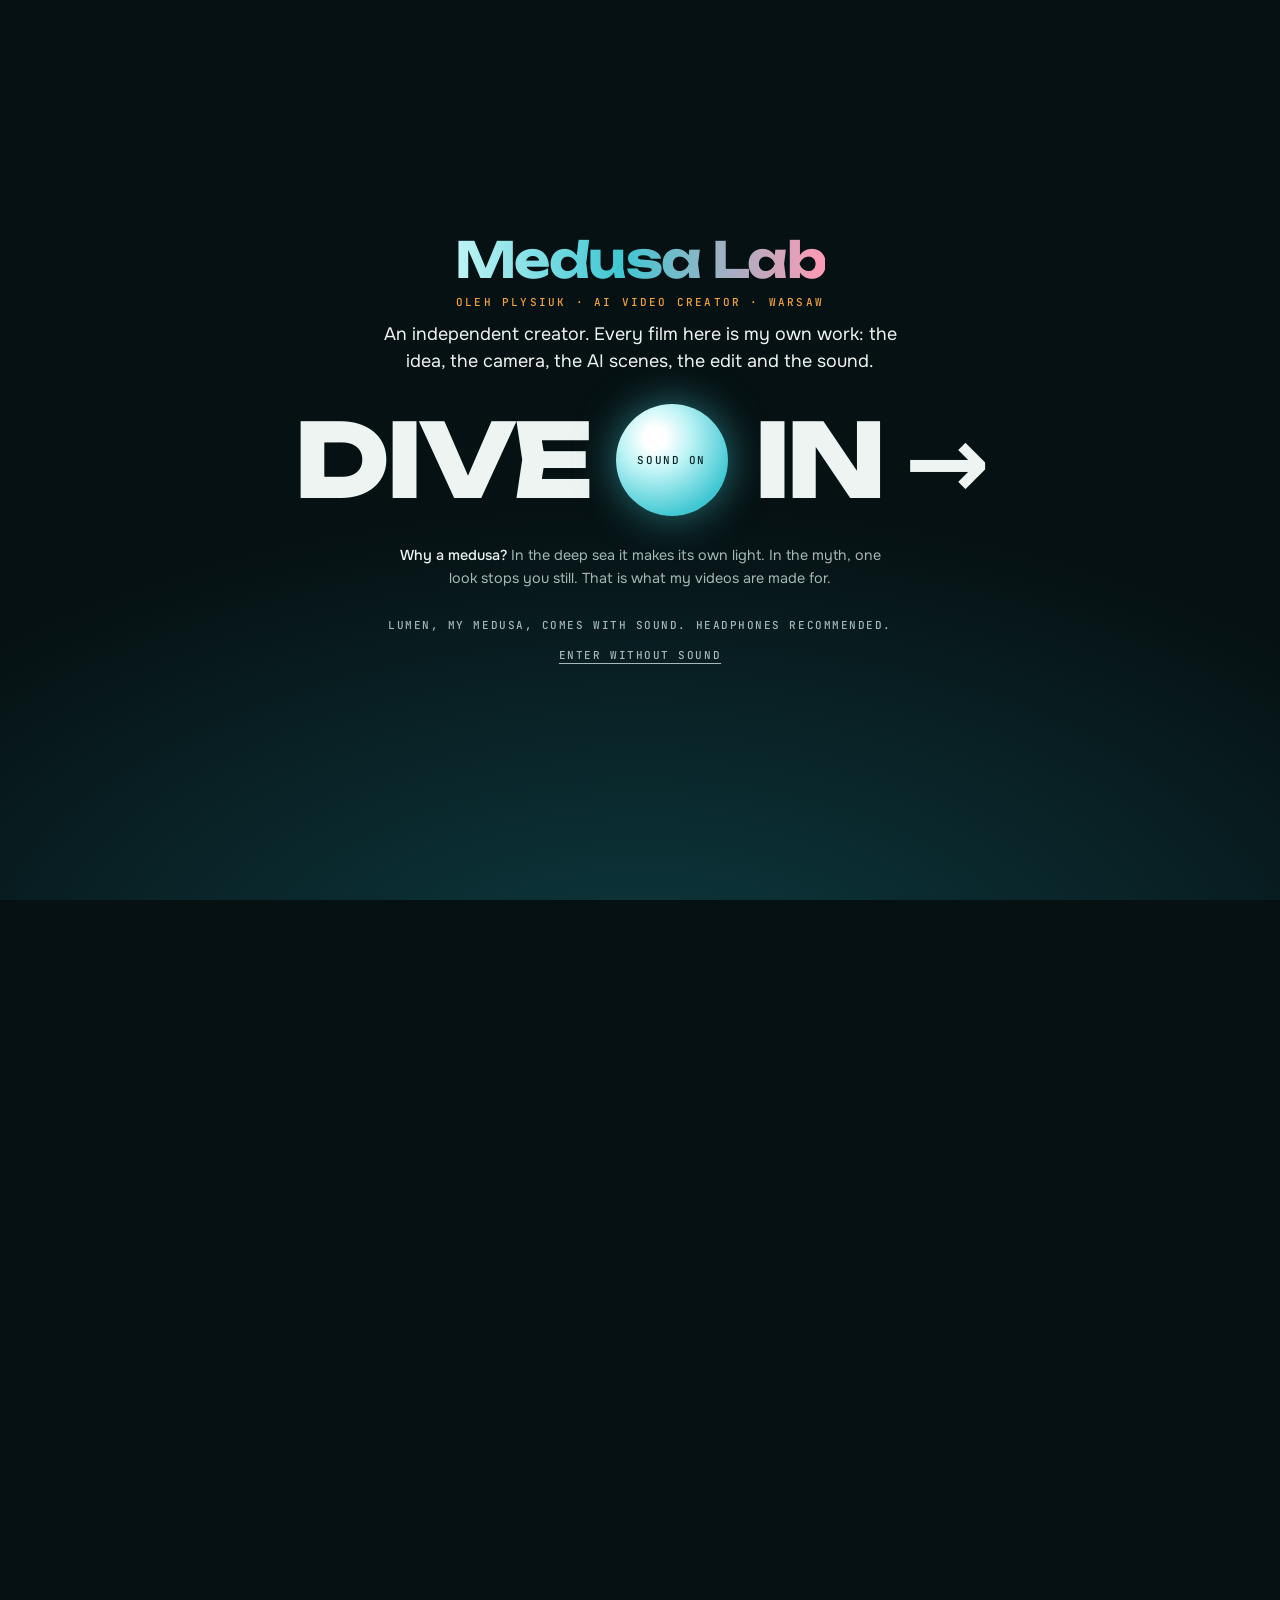
==== commit c2050471: "Main page: a creator card with Oleh's photo instead of the colour palette - First screen, bottom rig" ====
--- a/index.html
+++ b/index.html
@@ -396,13 +396,19 @@
 .finder button { border: 0; background: none; padding: 2px 0; cursor: pointer; font: 500 11px/1.3 var(--mono); letter-spacing: 0.1em; text-transform: uppercase; color: #9fb7ff; text-align: left; transition: color 0.2s, transform 0.2s; }
 .finder button:hover, .finder button.is-on { color: var(--accent); transform: translateX(4px); }
 
-/* Palette */
-.palette { position: fixed; z-index: 7; right: var(--gr); bottom: var(--bottom); display: grid; justify-items: end; gap: 8px; }
-.palette__row { display: flex; gap: 6px; padding: 7px; border: 1px solid var(--line); border-radius: 12px; background: var(--glass); backdrop-filter: blur(8px); -webkit-backdrop-filter: blur(8px); }
-.sw { width: 34px; height: 14px; border-radius: 999px; border: 1px solid rgb(255 255 255 / 0.25); background: var(--c); cursor: pointer; padding: 0; transition: transform 0.2s, box-shadow 0.2s; }
-.sw:hover { transform: translateY(-2px); }
-.sw[aria-pressed="true"] { box-shadow: 0 0 0 2px var(--bg), 0 0 0 3px var(--fg); }
-.palette__label { font: 500 9px/1 var(--mono); letter-spacing: 0.16em; text-transform: uppercase; color: var(--muted); }
+/* Who made all this: a small card with his photo on the first screen, bottom right */
+.hero.me-card { left: auto; right: var(--gr); bottom: calc(var(--bottom) + 58px); max-width: none; width: min(390px, calc(100vw - var(--gl) - var(--gr))); }
+.me { display: flex; gap: 14px; align-items: center; padding: 12px 18px 12px 12px; border: 1px solid var(--line); border-radius: 18px; background: rgb(6 20 22 / 0.66); backdrop-filter: blur(12px); -webkit-backdrop-filter: blur(12px); box-shadow: 0 20px 44px -22px rgb(0 0 0 / 0.9), inset 0 0 0 1px rgb(63 199 210 / 0.06); }
+.me__photo { flex: none; position: relative; width: 76px; aspect-ratio: 4 / 5; border-radius: 12px; overflow: hidden; box-shadow: 0 0 0 1px rgb(238 244 242 / 0.16), 0 0 26px rgb(63 199 210 / 0.22); }
+.me__photo img { display: block; width: 100%; height: 100%; object-fit: cover; }
+.me__text { min-width: 0; }
+.me__text p { margin: 0; }
+.me__name { font: 700 1.05rem/1.15 var(--display); letter-spacing: -0.01em; }
+.me .kicker { margin: 3px 0 7px; font-size: 10px; letter-spacing: 0.18em; }
+.me .role { font-size: 0.86rem; line-height: 1.45; text-shadow: none; }
+.me__status { display: inline-flex; align-items: center; gap: 8px; margin-top: 9px !important; font: 500 10px/1 var(--mono); letter-spacing: 0.14em; text-transform: uppercase; color: #7ee2a8; }
+.me__status i { width: 7px; height: 7px; border-radius: 50%; background: #4ade80; animation: ping 2.2s ease-out infinite; }
+@keyframes ping { 0% { box-shadow: 0 0 0 0 rgb(74 222 128 / 0.55); } 70%, 100% { box-shadow: 0 0 0 8px rgb(74 222 128 / 0); } }
 
 /* Labels pinned under each tab */
 .labels { position: fixed; inset: 0; z-index: 3; pointer-events: none; overflow: hidden; }
@@ -494,7 +500,7 @@
 
 .fade { transition: opacity 0.4s; }
 @media (max-width: 760px) {
-  .ruler__label, .palette__label, .hud--tr br, .hud--tr #depth { display: none; }
+  .ruler__label, .hud--tr br, .hud--tr #depth { display: none; }
   /* phones: the finder opens as a list under the top pill, from its Work button */
   .finder { left: 50%; bottom: auto; top: calc(var(--top) + 78px); transform: translateX(-50%); }
   .finder__toggle { display: none; }
@@ -509,8 +515,11 @@
   .label { max-width: 70vw; }
   .hold { width: calc(100% - 2 * var(--gl)); bottom: calc(var(--bottom) + 50px); }
   .hero { bottom: calc(var(--bottom) + 116px); }
+  .hero.me-card { left: var(--gl); right: var(--gr); bottom: calc(var(--bottom) + 112px); width: auto; }
+  .me { gap: 12px; padding: 10px 14px 10px 10px; }
+  .me__photo { width: 62px; }
+  .me .role { font-size: 0.82rem; }
   .hud--bc { bottom: calc(var(--bottom) + 52px); }
-  .sw { width: 22px; }
 }
 @media (max-width: 700px) {
   .welcome__w { display: block; }
@@ -529,12 +538,11 @@
   .pill { padding: 0 14px; }
   .pill button { padding: 12px 6px; }
   .sound { min-height: 40px; }
-  .palette__row { gap: 9px; padding: 8px; }
-  .sw { width: 24px; height: 24px; }
 }
 @media (prefers-reduced-motion: reduce) {
   .about__photo img { transform: none; filter: none; transition: none; }
   .about__light { animation: none; }
+  .me__status i { animation: none; }
 }
 @media (prefers-reduced-motion: reduce) {
   .welcome__ch { transition: opacity 0.6s; transform: none; filter: none; }
@@ -567,11 +575,21 @@
 
 <div class="welcome" aria-hidden="true"><p><span class="welcome__w">Welcome</span> <span class="welcome__w">to my world</span></p></div>
 
-<div class="hero fade">
+<div class="hero me-card fade">
   <h1 class="sr-only">Oleh Plysiuk, AI video creator and videographer in Warsaw</h1>
   <p class="sr-only">Welcome to my world</p>
-  <p class="kicker">Medusa Lab · AI video creator · Warsaw</p>
-  <p class="role">I’m Oleh Plysiuk. One person, not an agency: every film here I made myself, from the idea and the camera to the AI scenes, the edit and the sound.</p>
+  <div class="me">
+    <picture class="me__photo">
+      <source srcset="media/oleh-sm.webp" type="image/webp">
+      <img src="media/oleh-sm.jpg" alt="Oleh Plysiuk with his camera" width="240" height="300" decoding="async">
+    </picture>
+    <div class="me__text">
+      <p class="me__name">Oleh Plysiuk</p>
+      <p class="kicker">AI video creator · Warsaw</p>
+      <p class="role">Independent creator. Every film here is my own work: idea, camera, AI scenes, edit and sound.</p>
+      <p class="me__status"><i aria-hidden="true"></i>Available for projects</p>
+    </div>
+  </div>
 </div>
 
 <div class="hold fade">
@@ -592,16 +610,6 @@
     <li><button type="button" data-go="contact">→ Contact</button></li>
   </ul>
 </nav>
-
-<div class="palette fade" role="group" aria-label="Colour Lumen">
-  <div class="palette__row">
-    <button class="sw" type="button" data-p="0" aria-pressed="true" aria-label="Teal" style="--c:#3fc7d2"></button>
-    <button class="sw" type="button" data-p="1" aria-pressed="false" aria-label="Violet" style="--c:#b07cff"></button>
-    <button class="sw" type="button" data-p="2" aria-pressed="false" aria-label="Coral" style="--c:#ff6f91"></button>
-    <button class="sw" type="button" data-p="3" aria-pressed="false" aria-label="Tungsten" style="--c:#f2a23c"></button>
-  </div>
-  <span class="palette__label">Colour Lumen</span>
-</div>
 
 <button class="sound fade" type="button" id="sound" aria-pressed="true"><span class="sound__bars" aria-hidden="true"><i></i><i></i><i></i><i></i><i></i></span><span id="sound-label">Sound on</span></button>
 
@@ -666,7 +674,7 @@
   <div class="gate__intro">
     <p class="gate__brand">Medusa Lab</p>
     <p class="gate__who">Oleh Plysiuk · AI video creator · Warsaw</p>
-    <p class="gate__lead">One creator, not an agency. Every film here is my own work: the idea, the camera, the AI scenes, the edit and the sound.</p>
+    <p class="gate__lead">An independent creator. Every film here is my own work: the idea, the camera, the AI scenes, the edit and the sound.</p>
   </div>
   <div class="gate__row" id="gate-load">
     <span class="gate__word">Loading</span>
@@ -1045,7 +1053,6 @@
   const finder = document.querySelector('.finder');
   const pill = document.querySelector('.pill');
   const rulerEl = document.querySelector('.ruler');
-  const paletteEl = document.querySelector('.palette');
   const gate = document.getElementById('gate');
   const labelEl = document.getElementById('scene-label');
 
@@ -2194,14 +2201,9 @@
   rulerMark.className = 'ruler__mark';
   rulerEl.append(rulerMark);
 
-  // ---------- Palette ----------
+  // ---------- Palette: Lumen keeps her teal colours (the visitor's colour picker is gone) ----------
   let palette = 0;
   const palCur = { bell: new THREE.Color(PALETTES[0].bell), sub: new THREE.Color(PALETTES[0].sub), halo: new THREE.Color(PALETTES[0].halo) };
-  document.querySelectorAll('.sw').forEach((b) => b.addEventListener('click', () => {
-    palette = +b.dataset.p;
-    document.querySelectorAll('.sw').forEach((o) => o.setAttribute('aria-pressed', String(o === b)));
-    snd('chord', palette / 4);
-  }));
 
   // ---------- Pointer and hold-to-dive ----------
   const ndc = new THREE.Vector2(0, 0);
@@ -2733,7 +2735,6 @@
     labelEl.style.opacity = live ? smooth(1.3, 1.8, u).toFixed(3) : 0;
     pill.style.opacity = live ? introE.toFixed(3) : 0;
     rulerEl.style.opacity = live ? introE.toFixed(3) : 0;
-    paletteEl.style.opacity = live ? introE.toFixed(3) : 0;
     soundBtn.style.opacity = live ? introE.toFixed(3) : 0;
     rulerMark.style.top = `${(1 - clamp01((u - 1) / (segs - 1))) * 100}%`;
     finder.querySelectorAll('button').forEach((b) => b.classList.toggle('is-on', b.dataset.go !== 'contact' && Math.abs(+b.dataset.go - u) < 0.5));
